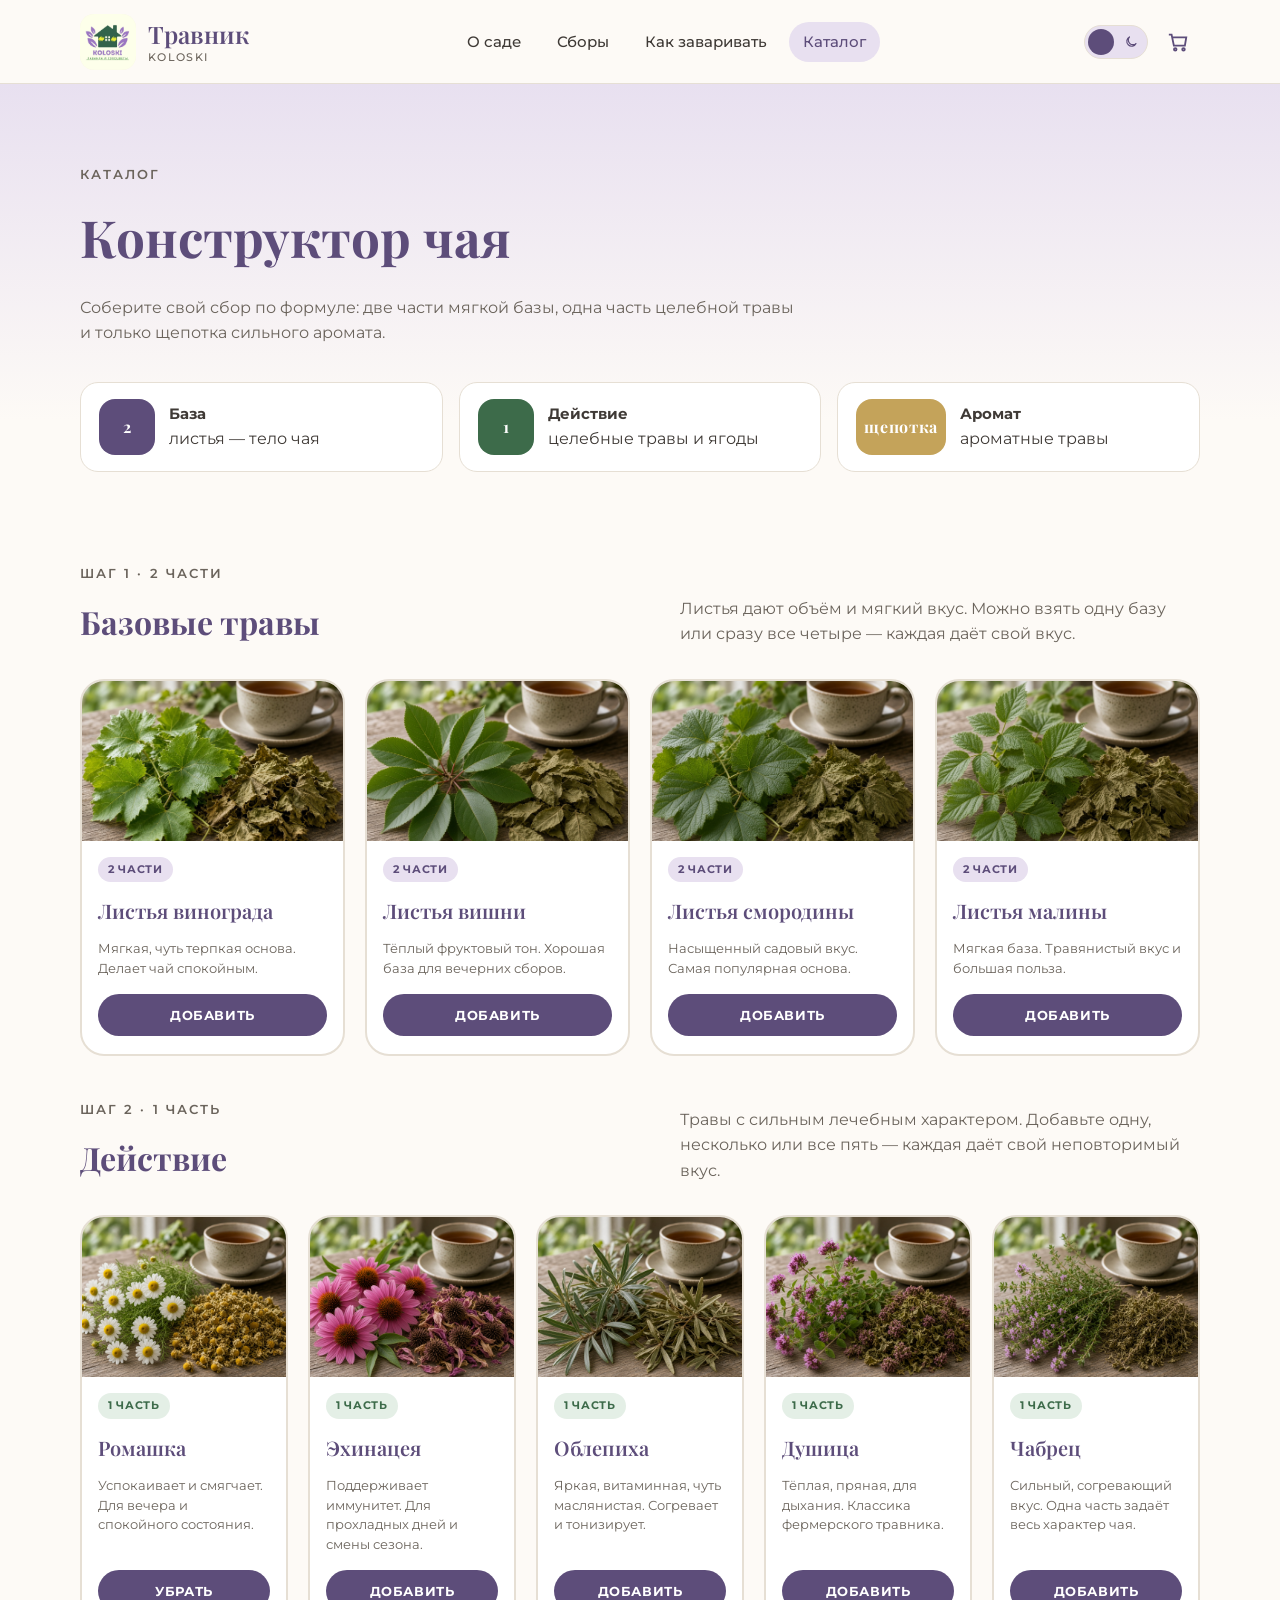
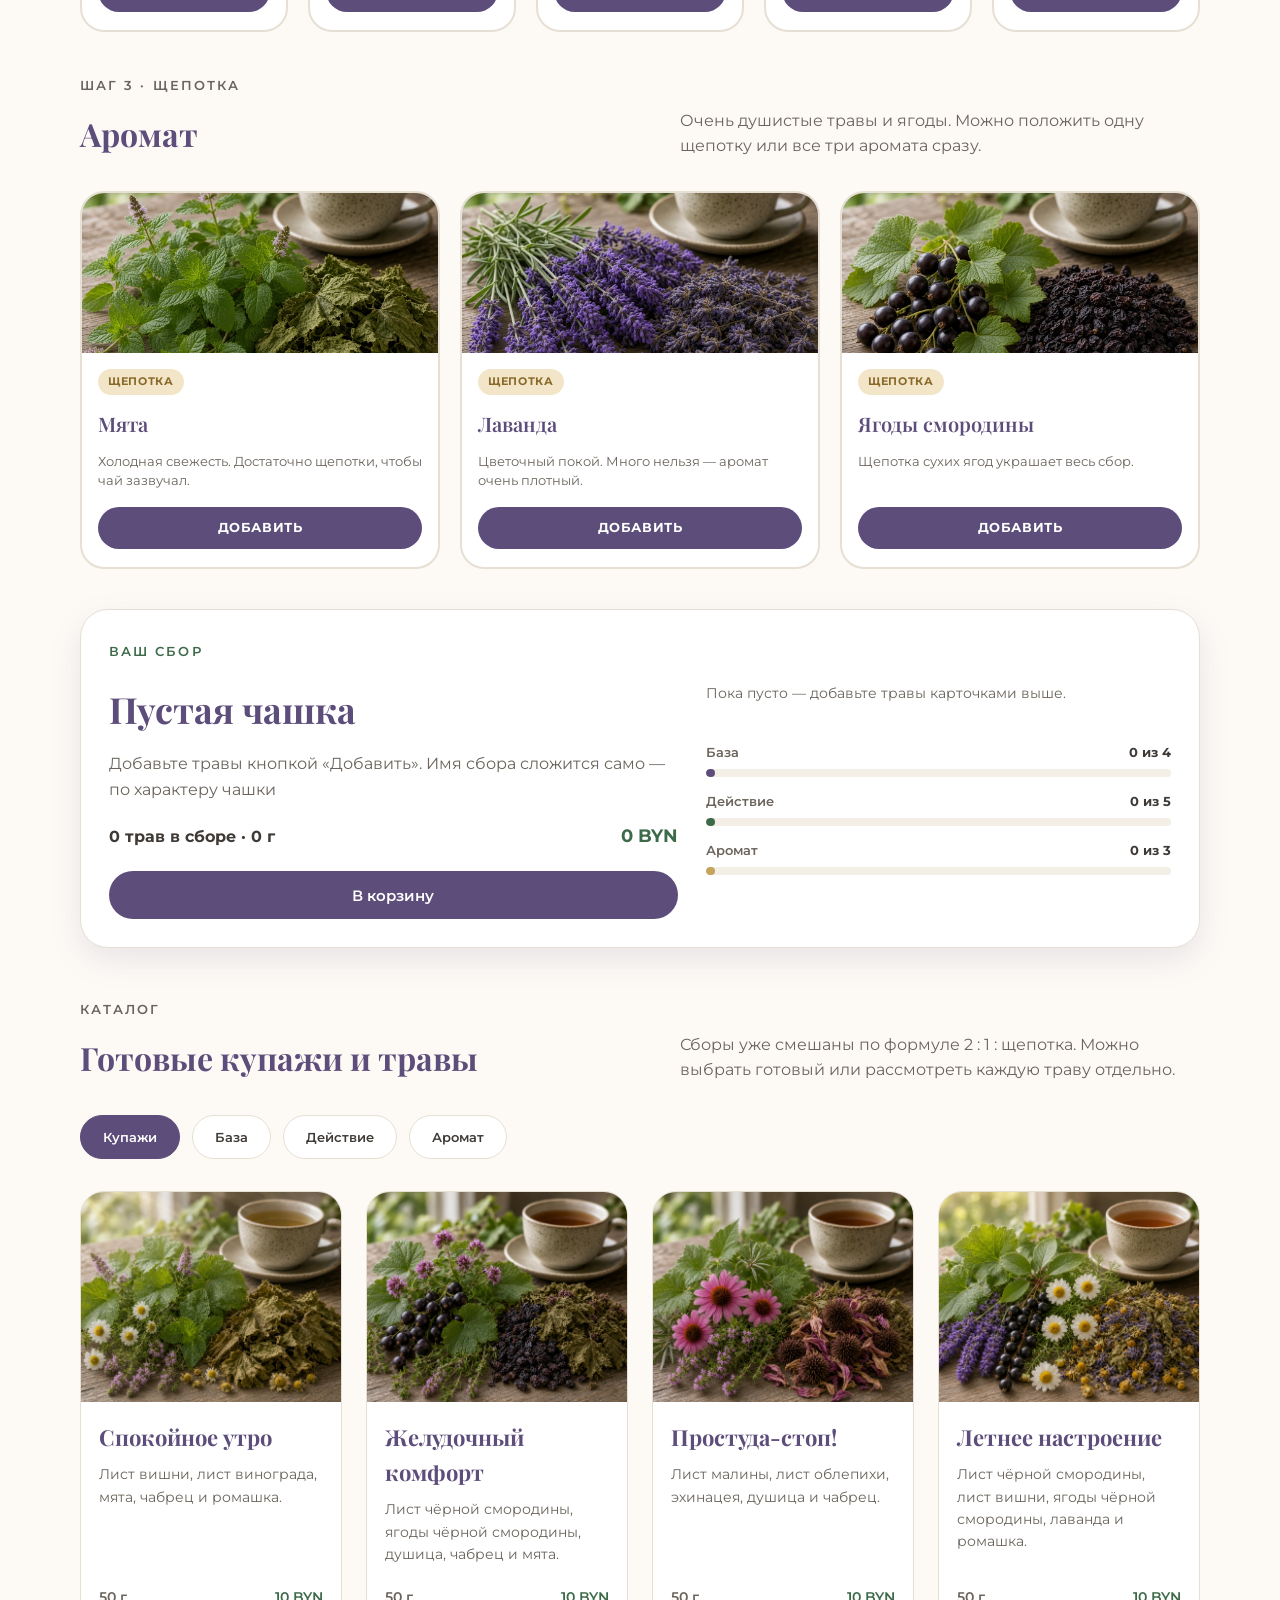
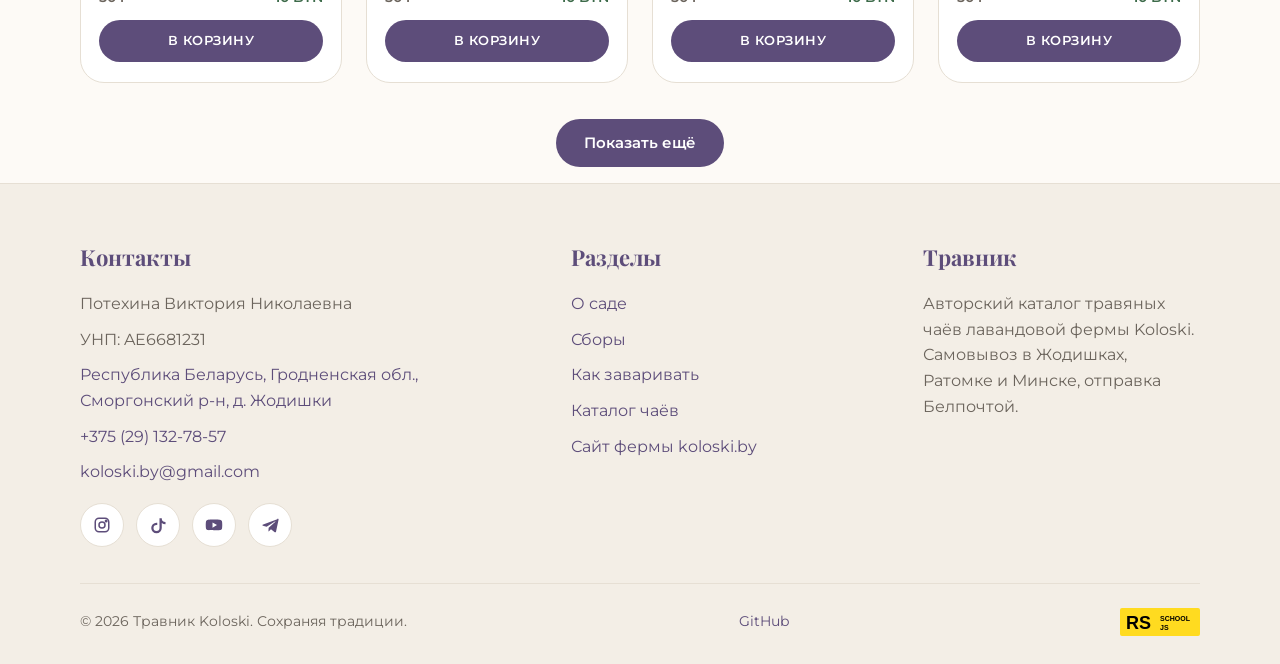
==== catalog.html @ c91a6a81 "feat: add adaptive and fix style" ====
<!DOCTYPE html>
<html lang="ru" data-theme="light">
<head>
    <meta charset="UTF-8">
    <meta name="viewport" content="width=device-width, initial-scale=1.0">
    <title>Травник Koloski — травяные чаи с фермы в Жодишках</title>
    <meta name="description" content="Каталог травяных чаёв с лавандовой фермы Koloski в Жодишках: лаванда, мята, душица, смородина и др.">
    <link rel="icon" href="assets/favicon.png" type="image/svg+xml">
    <link rel="preconnect" href="https://fonts.googleapis.com">
    <link rel="preconnect" href="https://fonts.gstatic.com" crossorigin>
    <link href="https://fonts.googleapis.com/css2?family=Montserrat:wght@400;500;600;700&family=Playfair+Display:ital,wght@0,500;0,600;0,700;1,500&display=swap" rel="stylesheet">
    <link rel="stylesheet" href="style.css">
</head>
<body>
    <header class="header">
        <div class="container header-inner">
            <a class="logo" href="index.html">
                <img src="assets/images/logo.jpg" alt="Koloski">
                <span class="logo-text">
                    <span class="logo-name">Травник</span>
                    <span class="logo-tag">Koloski</span>
                </span>
            </a>
            <nav class="nav" id="menu" aria-label="Основная навигация">
                <ul class="nav-list">
                    <li><a href="index.html#about">О саде</a></li>
                    <li><a href="index.html#blends">Сборы</a></li>
                    <li><a href="index.html#brew">Как заваривать</a></li>
                    <li><a class="is-active" href="catalog.html">Каталог</a></li>
                </ul>
            </nav>
            <div class="header-actions">
                <button class="theme-toggle" type="button" aria-pressed="false" aria-label="Включить тёмную тему">
                    <span class="theme-toggle-icons" aria-hidden="true">
                        <svg width="14" height="14" viewBox="0 0 24 24" fill="none" stroke="currentColor" stroke-width="2">
                            <circle cx="12" cy="12" r="4"></circle>
                            <path d="M12 2v2M12 20v2M4.9 4.9l1.4 1.4M17.7 17.7l1.4 1.4M2 12h2M20 12h2M4.9 19.1l1.4-1.4M17.7 6.3l1.4-1.4"></path>
                        </svg>
                        <svg width="14" height="14" viewBox="0 0 24 24" fill="none" stroke="currentColor" stroke-width="2">
                            <path d="M21 14.3A8.5 8.5 0 1 1 9.7 3 7 7 0 0 0 21 14.3z"></path>
                        </svg>
                    </span>
                    <span class="theme-toggle-thumb"></span>
                </button>
                <button class="cart-toggle" type="button" aria-label="Открыть корзину" aria-controls="cart" aria-expanded="false">
                    <svg width="22" height="22" viewBox="0 0 24 24" fill="none" stroke="currentColor" stroke-width="2" aria-hidden="true">
                        <path d="M6 7h15l-1.5 9h-12L5 4H2"></path>
                        <circle cx="9" cy="20" r="1.4"></circle>
                        <circle cx="18" cy="20" r="1.4"></circle>
                    </svg>
                    <span class="cart-toggle-count" hidden>0</span>
                </button>
                <button class="burger" type="button" aria-label="Открыть меню" aria-controls="menu" aria-expanded="false">
                    <span></span>
                    <span></span>
                    <span></span>
                </button>
            </div>
        </div>
    </header>
    <main>
        <section class="page-hero">
            <div class="container">
                <p class="eyebrow">Каталог</p>
                <h1>Конструктор чая</h1>
                <p>
                    Соберите свой сбор по формуле: две части мягкой базы,
                    одна часть целебной травы и только щепотка сильного аромата.
                </p>
                <div class="formula">
                    <div class="formula-item">
                        <span class="formula-num">2</span>
                        <div>
                            <b>База</b>
                            <span>листья — тело чая</span>
                        </div>
                    </div>
                    <div class="formula-item formula-item-action">
                        <span class="formula-num">1</span>
                        <div>
                            <b>Действие</b>
                            <span>целебные травы и ягоды</span>
                        </div>
                    </div>
                    <div class="formula-item formula-item-aroma">
                        <span class="formula-num">щепотка</span>
                        <div>
                            <b>Аромат</b>
                            <span>ароматные травы</span>
                        </div>
                    </div>
                </div>
            </div>
        </section>
        <section class="catalog" aria-labelledby="catalog-title">
            <div class="container">
                <div class="constructor" id="constructor">
                    <div class="constructor-step" id="base">
                        <div class="constructor-step-head">
                            <div>
                                <p class="eyebrow">Шаг 1 · 2 части</p>
                                <h2>Базовые травы</h2>
                            </div>
                            <p>Листья дают объём и мягкий вкус. Можно взять одну базу или сразу все четыре — каждая даёт свой вкус.</p>
                        </div>
                        <div class="herb-grid herb-grid-base">
                            <article class="herb-card" data-group="base" data-id="grape" data-name="Листья винограда" data-image="assets/images/grape-leaves.png">
                                <img src="assets/images/grape-leaves.png" alt="Листья винограда с сада">
                                <div class="herb-card-body">
                                    <span class="herb-card-badge">2 части</span>
                                    <h3 class="herb-card-title">Листья винограда</h3>
                                    <p class="herb-card-text">Мягкая, чуть терпкая основа. Делает чай спокойным.</p>
                                    <button class="herb-card-add" type="button" aria-pressed="false">Добавить</button>
                                </div>
                            </article>
                            <article class="herb-card" data-group="base" data-id="cherry" data-name="Листья вишни" data-image="assets/images/cherry-leaves.png">
                                <img src="assets/images/cherry-leaves.png" alt="Листья вишни для основы чая">
                                <div class="herb-card-body">
                                    <span class="herb-card-badge">2 части</span>
                                    <h3 class="herb-card-title">Листья вишни</h3>
                                    <p class="herb-card-text">Тёплый фруктовый тон. Хорошая база для вечерних сборов.</p>
                                    <button class="herb-card-add" type="button" aria-pressed="false">Добавить</button>
                                </div>
                            </article>
                            <article class="herb-card" data-group="base" data-id="currant-leaf" data-name="Листья смородины" data-image="assets/images/currant-leaves.png">
                                <img src="assets/images/currant-leaves.png" alt="Листья чёрной смородины">
                                <div class="herb-card-body">
                                    <span class="herb-card-badge">2 части</span>
                                    <h3 class="herb-card-title">Листья смородины</h3>
                                    <p class="herb-card-text">Насыщенный садовый вкус. Самая популярная основа.</p>
                                    <button class="herb-card-add" type="button" aria-pressed="false">Добавить</button>
                                </div>
                            </article>
                            <article class="herb-card" data-group="base" data-id="raspberry-leaf" data-name="Листья малины" data-image="assets/images/raspberry-leaves.png">
                                <img src="assets/images/raspberry-leaves.png" alt="Листья и ягоды малины">
                                <div class="herb-card-body">
                                    <span class="herb-card-badge">2 части</span>
                                    <h3 class="herb-card-title">Листья малины</h3>
                                    <p class="herb-card-text">Мягкая база. Травянистый вкус и большая польза.</p>
                                    <button class="herb-card-add" type="button" aria-pressed="false">Добавить</button>
                                </div>
                            </article>
                        </div>
                    </div>
                    <div class="constructor-step" id="action">
                        <div class="constructor-step-head">
                            <div>
                                <p class="eyebrow">Шаг 2 · 1 часть</p>
                                <h2>Действие</h2>
                            </div>
                            <p>Травы с сильным лечебным характером. Добавьте одну, несколько или все пять — каждая даёт свой неповторимый вкус.</p>
                        </div>
                        <div class="herb-grid herb-grid-action">
                            <article class="herb-card" data-group="action" data-id="chamomile" data-name="Ромашка" data-image="assets/images/chamomile.png">
                                <img src="assets/images/chamomile.png" alt="Свежие и сушёные цветки ромашки на фоне чашки">
                                <div class="herb-card-body">
                                    <span class="herb-card-badge badge-action">1 часть</span>
                                    <h3 class="herb-card-title">Ромашка</h3>
                                    <p class="herb-card-text">Успокаивает и смягчает. Для вечера и спокойного состояния.</p>
                                    <button class="herb-card-add" type="button" aria-pressed="true">Убрать</button>
                                </div>
                            </article>
                            <article class="herb-card" data-group="action" data-id="echinacea" data-name="Эхинацея" data-image="assets/images/echinacea.png">
                                <img src="assets/images/echinacea.png" alt="Свежие и сушёные цветки эхинацеи на фоне чашки">
                                <div class="herb-card-body">
                                    <span class="herb-card-badge badge-action">1 часть</span>
                                    <h3 class="herb-card-title">Эхинацея</h3>
                                    <p class="herb-card-text">Поддерживает иммунитет. Для прохладных дней и смены сезона.</p>
                                    <button class="herb-card-add" type="button" aria-pressed="false">Добавить</button>
                                </div>
                            </article>
                            <article class="herb-card" data-group="action" data-id="seabuckthorn" data-name="Облепиха" data-image="assets/images/seabuckthorn-leaves.png">
                                <img src="assets/images/seabuckthorn-leaves.png" alt="Свежие и сушёные листья облепихи на фоне чашки">
                                <div class="herb-card-body">
                                    <span class="herb-card-badge badge-action">1 часть</span>
                                    <h3 class="herb-card-title">Облепиха</h3>
                                    <p class="herb-card-text">Яркая, витаминная, чуть маслянистая. Согревает и тонизирует.</p>
                                    <button class="herb-card-add" type="button" aria-pressed="false">Добавить</button>
                                </div>
                            </article>
                            <article class="herb-card" data-group="action" data-id="oregano" data-name="Душица" data-image="assets/images/oregano.png">
                                <img src="assets/images/oregano.png" alt="Свежая и сушёная душица на фоне чашки">
                                <div class="herb-card-body">
                                    <span class="herb-card-badge badge-action">1 часть</span>
                                    <h3 class="herb-card-title">Душица</h3>
                                    <p class="herb-card-text">Тёплая, пряная, для дыхания. Классика фермерского травника.</p>
                                    <button class="herb-card-add" type="button" aria-pressed="false">Добавить</button>
                                </div>
                            </article>
                            <article class="herb-card" data-group="action" data-id="thyme" data-name="Чабрец" data-image="assets/images/thyme.png">
                                <img src="assets/images/thyme.png" alt="Свежий и сушёный чабрец на фоне чашки">
                                <div class="herb-card-body">
                                    <span class="herb-card-badge badge-action">1 часть</span>
                                    <h3 class="herb-card-title">Чабрец</h3>
                                    <p class="herb-card-text">Сильный, согревающий вкус. Одна часть задаёт весь характер чая.</p>
                                    <button class="herb-card-add" type="button" aria-pressed="false">Добавить</button>
                                </div>
                            </article>
                        </div>
                    </div>
                    <div class="constructor-step" id="aroma">
                        <div class="constructor-step-head">
                            <div>
                                <p class="eyebrow">Шаг 3 · щепотка</p>
                                <h2>Аромат</h2>
                            </div>
                            <p>Очень душистые травы и ягоды. Можно положить одну щепотку или все три аромата сразу.</p>
                        </div>
                        <div class="herb-grid herb-grid-aroma">
                            <article class="herb-card" data-group="aroma" data-id="mint" data-name="Мята" data-image="assets/images/mint.png">
                                <img src="assets/images/mint.png" alt="Мята с сада Koloski">
                                <div class="herb-card-body">
                                    <span class="herb-card-badge badge-aroma">щепотка</span>
                                    <h3 class="herb-card-title">Мята</h3>
                                    <p class="herb-card-text">Холодная свежесть. Достаточно щепотки, чтобы чай зазвучал.</p>
                                    <button class="herb-card-add" type="button" aria-pressed="false">Добавить</button>
                                </div>
                            </article>
                            <article class="herb-card" data-group="aroma" data-id="lavender" data-name="Лаванда" data-image="assets/images/lavender.png">
                                <img src="assets/images/lavender.png" alt="Лаванда Hidcote с фермы">
                                <div class="herb-card-body">
                                    <span class="herb-card-badge badge-aroma">щепотка</span>
                                    <h3 class="herb-card-title">Лаванда</h3>
                                    <p class="herb-card-text">Цветочный покой. Много нельзя — аромат очень плотный.</p>
                                    <button class="herb-card-add" type="button" aria-pressed="false">Добавить</button>
                                </div>
                            </article>
                            <article class="herb-card" data-group="aroma" data-id="currant-berry" data-name="Ягоды смородины" data-image="assets/images/currant-berries.png">
                                <img src="assets/images/currant-berries.png" alt="Ягоды смородины для аромата чая">
                                <div class="herb-card-body">
                                    <span class="herb-card-badge badge-aroma">щепотка</span>
                                    <h3 class="herb-card-title">Ягоды смородины</h3>
                                    <p class="herb-card-text">Щепотка сухих ягод украшает весь сбор.</p>
                                    <button class="herb-card-add" type="button" aria-pressed="false">Добавить</button>
                                </div>
                            </article>
                        </div>
                    </div>
                    <article class="blend-result" id="blend-result">
                        <div>
                            <p class="eyebrow">Ваш сбор</p>
                            <h2 id="blend-title">Пустая чашка</h2>
                            <p class="blend-result-recipe" id="blend-recipe">
                                Добавьте травы кнопкой «Добавить». Имя сбора сложится само — по характеру чашки
                            </p>
                            <div class="blend-result-meta">
                                <span id="blend-count">0 трав в сборе · 0 г</span>
                                <span class="blend-result-price" id="blend-price">0 BYN</span>
                            </div>
                            <button class="btn btn-primary blend-result-cart" type="button" id="blend-cart">В корзину</button>
                        </div>
                        <div class="blend-result-visual">
                            <ul class="blend-chips" id="blend-chips" aria-label="Травы в сборе"></ul>
                            <ul class="blend-groups">
                                <li>
                                    <div class="blend-groups-head"><span>База</span><b id="blend-n-base">0 из 4</b></div>
                                    <div class="blend-bar"><i id="blend-bar-base" style="width: 2%"></i></div>
                                </li>
                                <li>
                                    <div class="blend-groups-head"><span>Действие</span><b id="blend-n-action">0 из 5</b></div>
                                    <div class="blend-bar blend-bar-action"><i id="blend-bar-action" style="width: 2%"></i></div>
                                </li>
                                <li>
                                    <div class="blend-groups-head"><span>Аромат</span><b id="blend-n-aroma">0 из 3</b></div>
                                    <div class="blend-bar blend-bar-aroma"><i id="blend-bar-aroma" style="width: 2%"></i></div>
                                </li>
                            </ul>
                        </div>
                    </article>
                </div>
                <div class="constructor-step-head">
                    <div>
                        <p class="eyebrow">Каталог</p>
                        <h2>Готовые купажи и травы</h2>
                    </div>
                    <p>Сборы уже смешаны по формуле 2 : 1 : щепотка. Можно выбрать готовый или рассмотреть каждую траву отдельно.</p>
                </div>
                <div class="catalog-tabs" role="group" aria-label="Категории чаёв">
                    <button class="catalog-tab is-active" type="button" data-category="blends" aria-pressed="true">Купажи</button>
                    <button class="catalog-tab" type="button" data-category="base" aria-pressed="false">База</button>
                    <button class="catalog-tab" type="button" data-category="action" aria-pressed="false">Действие</button>
                    <button class="catalog-tab" type="button" data-category="aroma" aria-pressed="false">Аромат</button>
                </div>
                <div class="catalog-grid">
                    <article class="product-card" data-category="blends">
                        <img src="assets/images/blend-morning.png" alt="Сбор «Спокойное утро»: листья вишни и винограда, мята, чабрец и ромашка">
                        <div class="product-card-body">
                            <h3>Спокойное утро</h3>
                            <p>Лист вишни, лист винограда, мята, чабрец и ромашка.</p>
                            <div class="product-card-meta">
                                <span class="product-card-weight">50 г</span>
                                <span class="product-card-price">10 BYN</span>
                            </div>
                            <button class="btn btn-primary product-card-cart" type="button">В корзину</button>
                        </div>
                    </article>
                    <article class="product-card" data-category="blends">
                        <img src="assets/images/blend-stomach.png" alt="Сбор «Желудочный комфорт»: лист и ягоды чёрной смородины, душица, чабрец и мята">
                        <div class="product-card-body">
                            <h3>Желудочный комфорт</h3>
                            <p>Лист чёрной смородины, ягоды чёрной смородины, душица, чабрец и мята.</p>
                            <div class="product-card-meta">
                                <span class="product-card-weight">50 г</span>
                                <span class="product-card-price">10 BYN</span>
                            </div>
                            <button class="btn btn-primary product-card-cart" type="button">В корзину</button>
                        </div>
                    </article>
                    <article class="product-card" data-category="blends">
                        <img src="assets/images/blend-cold.png" alt="Сбор «Простуда-стоп!»: лист малины, лист облепихи, эхинацея, душица и чабрец">
                        <div class="product-card-body">
                            <h3>Простуда-стоп!</h3>
                            <p>Лист малины, лист облепихи, эхинацея, душица и чабрец.</p>
                            <div class="product-card-meta">
                                <span class="product-card-weight">50 г</span>
                                <span class="product-card-price">10 BYN</span>
                            </div>
                            <button class="btn btn-primary product-card-cart" type="button">В корзину</button>
                        </div>
                    </article>
                    <article class="product-card" data-category="blends">
                        <img src="assets/images/blend-summer.png" alt="Сбор «Летнее настроение»: лист смородины, лист вишни, ягоды смородины, лаванда и ромашка">
                        <div class="product-card-body">
                            <h3>Летнее настроение</h3>
                            <p>Лист чёрной смородины, лист вишни, ягоды чёрной смородины, лаванда и ромашка.</p>
                            <div class="product-card-meta">
                                <span class="product-card-weight">50 г</span>
                                <span class="product-card-price">10 BYN</span>
                            </div>
                            <button class="btn btn-primary product-card-cart" type="button">В корзину</button>
                        </div>
                    </article>
                </div>
                <button class="btn btn-primary catalog-more" type="button">Показать ещё</button>
            </div>
        </section>
    </main>
    <footer class="footer">
        <div class="container">
            <div class="footer-grid">
                <div>
                    <h2 class="footer-title">Контакты</h2>
                    <address class="footer-contacts">
                        <p>Потехина Виктория Николаевна</p>
                        <p>УНП: AE6681231</p>
                        <a href="https://www.google.com/maps/search/?api=1&amp;query=%D0%96%D0%BE%D0%B4%D0%B8%D1%88%D0%BA%D0%B8%20%D0%A1%D0%BC%D0%BE%D1%80%D0%B3%D0%BE%D0%BD%D1%81%D0%BA%D0%B8%D0%B9%20%D1%80%D0%B0%D0%B9%D0%BE%D0%BD" target="_blank" rel="noopener noreferrer">
                            Республика Беларусь, Гродненская обл., Сморгонский р-н, д. Жодишки
                        </a>
                        <a href="tel:+375291327857">+375 (29) 132-78-57</a>
                        <a href="mailto:koloski.by@gmail.com">koloski.by@gmail.com</a>
                    </address>
                    <div class="socials">
                        <a href="https://www.instagram.com/koloski.by" target="_blank" rel="noopener noreferrer" aria-label="Instagram Koloski">
                            <svg width="18" height="18" viewBox="0 0 24 24" fill="none" stroke="currentColor" stroke-width="2" aria-hidden="true">
                                <rect x="3" y="3" width="18" height="18" rx="5"></rect>
                                <circle cx="12" cy="12" r="4"></circle>
                                <circle cx="17.5" cy="6.5" r="1" fill="currentColor"></circle>
                            </svg>
                        </a>
                        <a href="https://www.tiktok.com/@viktoria.koloski" target="_blank" rel="noopener noreferrer" aria-label="TikTok Koloski">
                            <svg width="18" height="18" viewBox="0 0 24 24" fill="currentColor" aria-hidden="true">
                                <path d="M14 3h3a5 5 0 0 0 5 5v3a8 8 0 0 1-5-1.7V16a7 7 0 1 1-7-7h1v3h-1a4 4 0 1 0 4 4V3z"></path>
                            </svg>
                        </a>
                        <a href="https://www.youtube.com/@koloskiby" target="_blank" rel="noopener noreferrer" aria-label="YouTube Koloski">
                            <svg width="18" height="18" viewBox="0 0 24 24" fill="currentColor" aria-hidden="true">
                                <path d="M23 12s0-3.4-.4-5c-.2-.9-.9-1.6-1.8-1.8C19.1 4.7 12 4.7 12 4.7s-7.1 0-8.8.5c-.9.2-1.6.9-1.8 1.8C1 8.6 1 12 1 12s0 3.4.4 5c.2.9.9 1.6 1.8 1.8 1.7.5 8.8.5 8.8.5s7.1 0 8.8-.5c.9-.2 1.6-.9 1.8-1.8.4-1.6.4-5 .4-5zM10 15.5v-7l6 3.5-6 3.5z"></path>
                            </svg>
                        </a>
                        <a href="https://t.me/viktoryia_po" target="_blank" rel="noopener noreferrer" aria-label="Telegram">
                            <svg width="18" height="18" viewBox="0 0 24 24" fill="currentColor" aria-hidden="true">
                                <path d="M21.7 4.3 2.9 11.4c-1.3.5-1.3 1.2-.2 1.5l4.8 1.5 11.1-7c.5-.3 1-.1.6.2l-9 8.2-.3 4.8c.5 0 .7-.2 1-.5l2.4-2.3 5 3.7c.9.5 1.6.2 1.8-.9l3.3-15.5c.3-1.3-.5-1.9-1.7-1.4z"></path>
                            </svg>
                        </a>
                    </div>
                </div>
                <div>
                    <h2 class="footer-title">Разделы</h2>
                    <ul class="footer-contacts">
                        <li><a href="index.html#about">О саде</a></li>
                        <li><a href="index.html#blends">Сборы</a></li>
                        <li><a href="index.html#brew">Как заваривать</a></li>
                        <li><a href="catalog.html">Каталог чаёв</a></li>
                        <li><a href="https://www.koloski.by" target="_blank" rel="noopener noreferrer">Сайт фермы koloski.by</a></li>
                    </ul>
                </div>
                <div>
                    <h2 class="footer-title">Травник</h2>
                    <p>
                        Авторский каталог травяных чаёв лавандовой фермы Koloski.
                        Самовывоз в Жодишках, Ратомке и Минске, отправка Белпочтой.
                    </p>
                </div>
            </div>
            <div class="footer-bottom">
                <p>© 2026 Травник Koloski. Сохраняя традиции.</p>
                <a class="github-link" href="https://github.com/vikysan77" target="_blank" rel="noopener noreferrer">GitHub</a>
                <a class="rs-logo" href="https://rs.school/courses/javascript" target="_blank" rel="noopener noreferrer">
                    <img src="assets/icons/rs-school.svg" alt="RS School">
                </a>
            </div>
        </div>
    </footer>
</body>
</html>
---- style.css ----
*,
*::before,
*::after {
    box-sizing: border-box;
}

html {
    font-size: 100%;
    scroll-behavior: smooth;
    overflow-x: hidden;
}

body {
    margin: 0;
    font-family: "Montserrat", "Segoe UI", sans-serif;
    font-size: 1rem;
    line-height: 1.6;
    color: #3f3a36;
    background: #fdfaf6;
    overflow-x: hidden;
    transition: background-color 0.3s ease, color 0.3s ease;
    -webkit-tap-highlight-color: transparent;
}

img {
    max-width: 100%;
    height: auto;
    display: block;
}

a {
    color: #5d4d7a;
    text-decoration: none;
    transition: color 0.3s ease, opacity 0.3s ease, background-color 0.3s ease, transform 0.3s ease, box-shadow 0.3s ease;
}

a:hover {
    color: #4a3c64;
}

button {
    font-family: inherit;
    cursor: pointer;
    border: 0;
    background: none;
    color: inherit;
}

ul {
    margin: 0;
    padding: 0;
    list-style: none;
}

h1,
h2,
h3,
p {
    margin: 0;
}

.container {
    width: 100%;
    max-width: 75rem;
    margin: 0 auto;
    padding: 0 2.5rem;
}

.header {
    position: sticky;
    top: 0;
    z-index: 20;
    height: 5.25rem;
    overflow: visible;
    background: rgba(253, 250, 246, 0.96);
    border-bottom: 0.0625rem solid #e6dfd4;
}

.header-inner {
    display: flex;
    align-items: center;
    justify-content: space-between;
    gap: 1.5rem;
    height: 5.25rem;
}

.logo {
    display: flex;
    align-items: center;
    gap: 0.75rem;
    color: #5d4d7a;
    min-width: 0;
}

.logo:hover {
    color: #4a3c64;
    opacity: 0.88;
}

.logo img {
    width: 3.5rem;
    height: 3.5rem;
    object-fit: contain;
    border-radius: 0.875rem;
    background: #f7f3e8;
    flex-shrink: 0;
}

.logo-text {
    display: flex;
    flex-direction: column;
    line-height: 1.1;
}

.logo-name {
    font-family: "Playfair Display", "Times New Roman", serif;
    font-size: 1.5rem;
    font-weight: 600;
}

.logo-tag {
    margin-top: 0.25rem;
    font-size: 0.6875rem;
    font-weight: 500;
    letter-spacing: 0.12em;
    text-transform: uppercase;
    color: #6b645c;
}

.nav-list {
    display: flex;
    align-items: center;
    gap: 0.5rem;
}

.nav-list a {
    display: block;
    padding: 0.5rem 0.875rem;
    border-radius: 100rem;
    color: #3f3a36;
    font-size: 0.9375rem;
    font-weight: 500;
}

.nav-list a:hover,
.nav-list a.is-active {
    color: #5d4d7a;
    background: #e8e0f0;
}

.header-actions {
    display: flex;
    align-items: center;
    gap: 0.5rem;
}

.cart-toggle {
    position: relative;
    display: grid;
    place-items: center;
    width: 2.75rem;
    height: 2.75rem;
    border-radius: 0.75rem;
    color: #5d4d7a;
}

.cart-toggle:hover {
    background: #e8e0f0;
}

.cart-toggle-count {
    position: absolute;
    top: 0.25rem;
    right: 0.25rem;
    min-width: 1.125rem;
    height: 1.125rem;
    padding: 0 0.3125rem;
    border-radius: 100rem;
    background: #3d6b4a;
    color: #fff;
    font-size: 0.6875rem;
    font-weight: 700;
    line-height: 1.125rem;
    text-align: center;
}
.theme-toggle {
    width: 4rem;
    height: 2.125rem;
    padding: 0.1875rem;
    border-radius: 100rem;
    background: #e8e0f0;
    border: 0.0625rem solid #e6dfd4;
    position: relative;
}

.theme-toggle:hover {
    box-shadow: 0 0 0 0.1875rem #e8e0f0;
}

.theme-toggle-icons {
    display: flex;
    justify-content: space-between;
    align-items: center;
    height: 100%;
    padding: 0 0.375rem;
    color: #5d4d7a;
}

.theme-toggle-thumb {
    position: absolute;
    top: 0.1875rem;
    left: 0.1875rem;
    width: 1.625rem;
    height: 1.625rem;
    border-radius: 50%;
    background: #5d4d7a;
    transition: transform 0.3s ease;
}

.theme-toggle[aria-pressed="true"] .theme-toggle-thumb {
    transform: translateX(1.875rem);
}

.burger {
    display: none;
    width: 2.75rem;
    height: 2.75rem;
    border-radius: 0.75rem;
    align-items: center;
    justify-content: center;
    flex-direction: column;
    gap: 0.3125rem;
}

.burger:hover {
    background: #e8e0f0;
}

.burger span {
    display: block;
    width: 1.375rem;
    height: 0.125rem;
    background: #5d4d7a;
    border-radius: 0.125rem;
    transition: transform 0.3s ease, opacity 0.3s ease;
}

.hero {
    position: relative;
    min-height: 40rem;
    display: flex;
    align-items: center;
    scroll-margin-top: 6rem;
    background:
            linear-gradient(180deg, rgba(26, 18, 32, 0.28) 0%, rgba(26, 18, 32, 0.55) 100%),
            url("../rsschool-landing-page/assets/images/tea-cup.png") center / cover no-repeat;
}

.hero-content {
    padding: 3rem;
    border-radius: 1.75rem;
    background: rgba(26, 18, 32, 0.42);
    backdrop-filter: blur(0.625rem);
    color: #fff;
}

.hero h1 {
    font-family: "Playfair Display", "Times New Roman", serif;
    font-size: clamp(2.25rem, 5vw, 4rem);
    font-weight: 600;
    line-height: 1.15;
}

.hero-lead {
    margin: 1.125rem 0 0.75rem;
    font-size: clamp(1.125rem, 2vw, 1.375rem);
    font-weight: 500;
}

.hero-text {
    max-width: 35rem;
    margin-bottom: 1.75rem;
    color: rgba(255, 255, 255, 0.86);
}

section {
    padding: 5.5rem 0;
    scroll-margin-top: 6rem;
}

.section--alt {
    background: #f3eee6;
}

.section-header {
    max-width: 42.5rem;
    margin: 0 auto 3rem;
    text-align: center;
}

.eyebrow {
    display: inline-block;
    margin-bottom: 0.75rem;
    font-size: 0.8125rem;
    font-weight: 600;
    letter-spacing: 0.16em;
    text-transform: uppercase;
    color: #3d6b4a;
}

.section-title {
    font-family: "Playfair Display", "Times New Roman", serif;
    font-size: clamp(1.75rem, 3vw, 2.625rem);
    font-weight: 600;
    line-height: 1.2;
    color: #5d4d7a;
}

.section-text {
    margin-top: 1rem;
    color: #6b645c;
}

.btn {
    display: inline-flex;
    align-items: center;
    justify-content: center;
    min-height: 3rem;
    padding: 0.75rem 1.75rem;
    border-radius: 100rem;
    font-size: 0.9375rem;
    font-weight: 600;
    line-height: 1;
    transition: color 0.3s ease, background-color 0.3s ease, border-color 0.3s ease, transform 0.3s ease, box-shadow 0.3s ease;
}

.btn-primary {
    background: #5d4d7a;
    color: #fff;
}

.btn-primary:hover {
    background: #4a3c64;
    color: #fff;
    transform: translateY(-0.125rem);
}

.btn:disabled,
.btn-primary:disabled:hover {
    opacity: 0.45;
    cursor: not-allowed;
    transform: none;
    box-shadow: none;
}

.btn-ghost {
    border: 0.0625rem solid rgba(255, 255, 255, 0.55);
    color: #fff;
    background: rgba(255, 255, 255, 0.12);
}

.btn-ghost:hover {
    background: #fff;
    color: #5d4d7a;
}

.about-grid {
    display: grid;
    grid-template-columns: 1.05fr 0.95fr;
    gap: 3rem;
    align-items: center;
}

.about-photos {
    display: grid;
    grid-template-columns: 1.2fr 0.8fr;
    gap: 1rem;
}

.about-photos img {
    width: 100%;
    height: 100%;
    object-fit: cover;
    border-radius: 1.25rem;
}

.about-photos img:first-child {
    min-height: 26.25rem;
    grid-row: span 2;
}

.about-photos img:not(:first-child) {
    min-height: 12.625rem;
}

.about-copy .section-title {
    text-align: left;
}

.about-copy p {
    margin-top: 1rem;
}

.about-stats {
    display: grid;
    grid-template-columns: repeat(3, 1fr);
    gap: 1rem;
    margin-top: 2rem;
}

.stat {
    padding: 1rem;
    border-radius: 1rem;
    background: #e8e0f0;
}

.stat b {
    display: block;
    font-family: "Playfair Display", "Times New Roman", serif;
    font-size: 1.75rem;
    color: #5d4d7a;
}

.section-alt {
    background: #f3eee6;
}

.slider {
    position: relative;
    overflow: hidden;
}

.slider-viewport {
    overflow: hidden;
    width: 100%;
    border-radius: 1.75rem;
    clip-path: inset(0 round 1.75rem);
}

.slider-track {
    display: flex;
    width: 100%;
    transition: transform 0.5s ease;
}

.slider-slide {
    flex: 0 0 100%;
    width: 100%;
    min-width: 100%;
    max-width: 100%;
    display: grid;
    grid-template-columns: 1.15fr 0.85fr;
    min-height: 28.75rem;
    background: #ffffff;
    box-shadow: 0 0.75rem 2rem rgba(93, 77, 122, 0.12);
}

.slider-image {
    min-height: 28.75rem;
}

.slider-image img {
    width: 100%;
    height: 100%;
    object-fit: cover;
}

.slider-body {
    display: flex;
    flex-direction: column;
    justify-content: center;
    padding: 2.5rem;
}

.slider-body h3 {
    font-family: "Playfair Display", "Times New Roman", serif;
    font-size: 2rem;
    color: #5d4d7a;
}

.slider-body p {
    margin: 1rem 0 1.5rem;
    color: #6b645c;
}

.slider-meta {
    display: flex;
    gap: 1rem;
    margin-bottom: 1.5rem;
    color: #3d6b4a;
    font-weight: 600;
    font-size: 0.875rem;
}

.slider-controls {
    display: flex;
    align-items: center;
    justify-content: center;
    gap: 1rem;
    margin-top: 1.5rem;
}

.slider-arrow {
    width: 3rem;
    height: 3rem;
    border-radius: 50%;
    border: 0.0625rem solid #e6dfd4;
    background: #ffffff;
    color: #5d4d7a;
    display: grid;
    place-items: center;
    transition: background-color 0.3s ease, transform 0.3s ease, border-color 0.3s ease;
}

.slider-arrow:hover {
    background: #5d4d7a;
    color: #fff;
    border-color: #5d4d7a;
    transform: scale(1.05);
}

.slider-dots {
    display: flex;
    gap: 0.625rem;
}

.slider-dot {
    width: 0.75rem;
    height: 0.75rem;
    border-radius: 50%;
    background: #e6dfd4;
    transition: background-color 0.3s ease, transform 0.3s ease;
}

.slider-dot.is-active,
.slider-dot:hover {
    background: #5d4d7a;
    transform: scale(1.15);
}

.benefits-grid {
    display: grid;
    grid-template-columns: repeat(4, 1fr);
    gap: 1.5rem;
}

.benefit {
    padding: 1.75rem 1.5rem;
    border-radius: 1.25rem;
    background: #ffffff;
    border: 0.0625rem solid #e6dfd4;
    transition: transform 0.3s ease, box-shadow 0.3s ease, border-color 0.3s ease;
}

.benefit:hover {
    transform: translateY(-0.375rem);
    box-shadow: 0 0.75rem 2rem rgba(93, 77, 122, 0.12);
    border-color: #e8e0f0;
}

.benefit-icon {
    width: 3.5rem;
    height: 3.5rem;
    margin-bottom: 1.125rem;
    border-radius: 1rem;
    display: grid;
    place-items: center;
    background: #e4efe6;
    color: #3d6b4a;
}

.benefit h3 {
    font-family: "Playfair Display", "Times New Roman", serif;
    font-size: 1.375rem;
    margin-bottom: 0.625rem;
    color: #5d4d7a;
}

.benefit p {
    color: #6b645c;
    font-size: 0.9375rem;
}

.brew-grid {
    display: grid;
    grid-template-columns: 0.9fr 1.1fr;
    gap: 3rem;
}

.brew-image {
    min-height: 26.25rem;
    border-radius: 1.75rem;
    overflow: hidden;
}

.brew-text {
    display: flex;
    gap: 1rem;
    flex-direction: column;
}

.brew-image img {
    width: 100%;
    height: 100%;
    min-height: 26.25rem;
    object-fit: cover;
}

.steps {
    display: grid;
    gap: 1.25rem;
}

.step {
    display: grid;
    grid-template-columns: 3.5rem 1fr;
    gap: 1rem;
    padding: 1.25rem;
    border-radius: 1.125rem;
    background: #ffffff;
    border: 0.0625rem solid #e6dfd4;
    transition: transform 0.3s ease, box-shadow 0.3s ease;
}

.step:hover {
    transform: translateY(-0.25rem);
    box-shadow: 0 0.75rem 2rem rgba(93, 77, 122, 0.12);
}

.step-num {
    text-align: center;
    width: 3.5rem;
    height: 3.5rem;
    padding-top: 0.3rem;
    border-radius: 50%;
    font-family: "Playfair Display", "Times New Roman", serif;
    font-size: 1.5rem;
    color: #fff;
    background: #5d4d7a;
}

.step h3 {
    font-size: 1.125rem;
    margin-bottom: 0.375rem;
}

.step p {
    color: #6b645c;
    font-size: 0.9375rem;
}

.page-hero {
    padding: 4rem 0 1.5rem;
    background: linear-gradient(180deg, #e8e0f0, transparent 80%);
}

.page-hero h1 {
    font-family: "Playfair Display", "Times New Roman", serif;
    font-size: clamp(2rem, 4vw, 3.25rem);
    color: #5d4d7a;
}

.page-hero p {
    max-width: 45rem;
    margin-top: 1rem;
    color: #6b645c;
}

.formula {
    display: grid;
    grid-template-columns: repeat(3, 1fr);
    gap: 1rem;
    margin: 2.25rem 0 0.5rem;
}

.formula-item {
    display: flex;
    align-items: center;
    gap: 0.875rem;
    padding: 1rem 1.125rem;
    border-radius: 1.125rem;
    background: #ffffff;
    border: 0.0625rem solid #e6dfd4;
}

.formula-num {
    display: grid;
    place-items: center;
    min-width: 3.5rem;
    height: 3.5rem;
    padding: 0 0.5rem;
    border-radius: 1rem;
    font-family: "Playfair Display", "Times New Roman", serif;
    font-size: 1rem;
    font-weight: 700;
    color: #fff;
    background: #5d4d7a;
}

.formula-item-action .formula-num {
    background: #3d6b4a;
    color: #fff;
}

.formula-item-aroma .formula-num {
    background: #c4a35a;
    letter-spacing: 0.04em;
}

.formula-item b {
    display: block;
    font-size: 0.9375rem;
}

.catalog {
    padding: 1rem 0;
}

.constructor {
    display: grid;
    gap: 2.5rem;
    margin: 2.5rem 0 3rem;
}

.constructor-step-head {
    display: flex;
    align-items: flex-end;
    justify-content: space-between;
    gap: 1rem;
    margin-bottom: 2rem;
}

.constructor-step-head h2 {
    font-family: "Playfair Display", "Times New Roman", serif;
    font-size: clamp(1.5rem, 3vw, 2rem);
    color: #5d4d7a;
}

.constructor-step-head p {
    color: #6b645c;
    max-width: 32.5rem;
}

.herb-grid {
    display: grid;
    gap: 1.25rem;
}

.herb-grid-base {
    grid-template-columns: repeat(4, 1fr);
}

.herb-grid-action {
    grid-template-columns: repeat(5, 1fr);
}

.herb-grid-aroma {
    grid-template-columns: repeat(3, 1fr);
}

.herb-card {
    position: relative;
    display: flex;
    flex-direction: column;
    width: 100%;
    margin: 0;
    padding: 0;
    text-align: left;
    border: 0.125rem solid #e6dfd4;
    border-radius: 1.5rem;
    background: #ffffff;
    overflow: hidden;
    color: inherit;
    transition: transform 0.3s ease, box-shadow 0.3s ease, border-color 0.3s ease;
}

.herb-card:hover {
    transform: translateY(-0.375rem);
    box-shadow: 0 0.75rem 2rem rgba(93, 77, 122, 0.12);
    border-color: #e8e0f0;
}

.herb-card img {
    width: 100%;
    height: 10rem;
    object-fit: cover;
}

.herb-card-body {
    display: flex;
    flex-direction: column;
    gap: 1rem;
    padding: 1rem 1rem 1.125rem;
    flex-grow: 1;
}

.herb-card-badge {
    display: inline-flex;
    align-self: flex-start;
    padding: 0.25rem 0.625rem;
    border-radius: 100rem;
    font-size: 0.6875rem;
    font-weight: 700;
    letter-spacing: 0.06em;
    text-transform: uppercase;
    background: #e8e0f0;
    color: #5d4d7a;
}

.badge-action {
    background: #e4efe6;
    color: #3d6b4a;
}

.badge-aroma {
    background: #f3e6c8;
    color: #8a6a2a;
}


.herb-card-title {
    margin: 0;
    font-family: "Playfair Display", "Times New Roman", serif;
    font-size: 1.25rem;
    font-weight: 600;
    color: #5d4d7a;
    line-height: 1.25;
}

.herb-card-text {
    margin: 0;
    color: #6b645c;
    font-size: 0.8125rem;
    line-height: 1.5;
}

.herb-card-add {
    margin-top: auto;
    align-self: stretch;
    min-height: 2.625rem;
    padding: 0.625rem 0.875rem;
    border: 0;
    border-radius: 100rem;
    background: #5d4d7a;
    color: #fff;
    font: inherit;
    font-size: 0.8125rem;
    font-weight: 700;
    letter-spacing: 0.04em;
    text-transform: uppercase;
    cursor: pointer;
    transition: background-color 0.3s ease, color 0.3s ease, box-shadow 0.3s ease;
}

.herb-card-add:hover {
    background: #4a3c64;
}

.blend-result {
    display: grid;
    grid-template-columns: 1.1fr 0.9fr;
    gap: 1.75rem;
    padding: 1.75rem;
    border-radius: 1.75rem;
    background: #ffffff;
    border: 0.0625rem solid #e6dfd4;
    box-shadow: 0 0.75rem 2rem rgba(93, 77, 122, 0.12);
}

.blend-result h2 {
    font-family: "Playfair Display", "Times New Roman", serif;
    font-size: clamp(1.625rem, 3vw, 2.25rem);
    color: #5d4d7a;
    margin: 0.5rem 0 0.75rem;
}

.blend-result-recipe {
    color: #6b645c;
}

.blend-ratio {
    display: flex;
    flex-wrap: wrap;
    gap: 0.625rem;
    margin: 1.25rem 0;
}

.blend-ratio span {
    display: inline-flex;
    align-items: center;
    gap: 0.5rem;
    padding: 0.5rem 0.75rem;
    border-radius: 100rem;
    background: #f3eee6;
    font-size: 0.875rem;
    font-weight: 600;
}

.blend-result-visual {
    display: grid;
    align-content: center;
    gap: 1.25rem;
}

.blend-chips {
    display: flex;
    flex-wrap: wrap;
    gap: 0.5rem;
    list-style: none;
    margin: 0;
    padding: 0;
    min-height: 2.5rem;
}

.blend-chips:empty::before {
    content: "Пока пусто — добавьте травы карточками выше.";
    color: #6b645c;
    font-size: 0.875rem;
}

.blend-chip {
    display: inline-flex;
    align-items: center;
    gap: 0.5rem;
    max-width: 100%;
    padding: 0.25rem 0.25rem 0.25rem 0.25rem;
    border: 0.0625rem solid transparent;
    border-radius: 100rem;
}

.blend-chip img {
    width: 1.75rem;
    height: 1.75rem;
    border-radius: 50%;
    object-fit: cover;
    flex-shrink: 0;
    box-shadow: 0 0 0 0.125rem currentColor;
}

.blend-chip span {
    white-space: nowrap;
    font-size: 0.8125rem;
    font-weight: 600;
    line-height: 1.2;
}

.blend-chip-remove {
    display: grid;
    place-items: center;
    width: 1.75rem;
    height: 1.75rem;
    margin: 0;
    padding: 0;
    border: 0;
    border-radius: 50%;
    background: transparent;
    color: inherit;
    font-size: 1.125rem;
    line-height: 1;
    cursor: pointer;
    opacity: 0.7;
    transition: background-color 0.3s ease, opacity 0.3s ease;
}

.blend-chip-remove:hover {
    opacity: 1;
    background: rgba(255, 255, 255, 0.45);
}

.blend-chip-base {
    background: #e8e0f0;
    color: #5d4d7a;
}

.blend-chip-action {
    background: #e4efe6;
    color: #3d6b4a;
}

.blend-chip-aroma {
    background: #f3e6c8;
    color: #8a6a2a;
}

.blend-groups {
    display: grid;
    gap: 0.875rem;
    list-style: none;
    margin: 0;
    padding: 0;
}

.blend-groups-head {
    display: flex;
    justify-content: space-between;
    gap: 0.75rem;
    margin-bottom: 0.375rem;
    font-size: 0.8125rem;
    font-weight: 700;
}

.blend-groups-head span {
    color: #6b645c;
    font-weight: 600;
}

.blend-bar {
    height: 0.5rem;
    border-radius: 100rem;
    background: #f3eee6;
    overflow: hidden;
}

.blend-bar i {
    display: block;
    height: 100%;
    width: 0;
    border-radius: inherit;
    background: #5d4d7a;
    transition: width 0.3s ease;
}

.blend-bar-action i {
    background: #3d6b4a;
}

.blend-bar-aroma i {
    background: #c4a35a;
}

.blend-result-meta {
    display: flex;
    align-items: center;
    justify-content: space-between;
    gap: 1rem;
    margin-top: 1.25rem;
    font-weight: 700;
}

.blend-result-price {
    color: #3d6b4a;
    font-size: 1.125rem;
}

.blend-result-cart {
    margin-top: 1.25rem;
    width: 100%;
}

.catalog-tabs {
    display: flex;
    flex-wrap: wrap;
    gap: 0.75rem;
    margin-bottom: 2rem;
}

.catalog-tab {
    min-height: 2.75rem;
    padding: 0.625rem 1.375rem;
    border-radius: 100rem;
    border: 0.0625rem solid #e6dfd4;
    background: #ffffff;
    color: #3f3a36;
    font-weight: 600;
    transition: background-color 0.3s ease, color 0.3s ease, border-color 0.3s ease, transform 0.3s ease;
}

.catalog-tab:hover {
    border-color: #5d4d7a;
    color: #5d4d7a;
    transform: translateY(-0.125rem);
}

.catalog-tab.is-active {
    background: #5d4d7a;
    color: #fff;
    border-color: #5d4d7a;
}

.catalog-more {
    display: block;
    margin: 2.25rem auto 0;
}

.catalog-grid {
    display: grid;
    grid-template-columns: repeat(4, 1fr);
    gap: 1.5rem;
}

.product-card {
    display: flex;
    flex-direction: column;
    background: #ffffff;
    border: 0.0625rem solid #e6dfd4;
    border-radius: 1.5rem;
    overflow: hidden;
    transition: transform 0.3s ease, box-shadow 0.3s ease, border-color 0.3s ease;
}

.product-card:hover {
    transform: translateY(-0.375rem);
    box-shadow: 0 0.75rem 2rem rgba(93, 77, 122, 0.12);
    border-color: #e8e0f0;
}

.product-card img {
    width: 100%;
    height: 13.125rem;
    object-fit: cover;
}

.product-card-body {
    display: flex;
    flex-direction: column;
    flex-grow: 1;
    gap: 0.5rem;
    padding: 1.125rem 1.125rem 1.25rem;
}

.product-card h3 {
    font-family: "Playfair Display", "Times New Roman", serif;
    font-size: 1.375rem;
    color: #5d4d7a;
}

.product-card p {
    color: #6b645c;
    font-size: 0.875rem;
}

.product-card-meta {
    display: flex;
    justify-content: space-between;
    align-items: center;
    margin-top: auto;
    padding-top: 0.75rem;
    font-weight: 600;
    font-size: 0.875rem;
}

.product-card-weight {
    color: #6b645c;
}

.product-card-price {
    color: #3d6b4a;
}

.product-card-cart {
    width: 100%;
    min-height: 2.625rem;
    margin-top: 0.25rem;
    padding: 0.625rem 0.875rem;
    font-size: 0.8125rem;
    letter-spacing: 0.04em;
    text-transform: uppercase;
}

.footer {
    background: #f3eee6;
    border-top: 0.0625rem solid #e6dfd4;
    padding: 3.5rem 0 1.75rem;
}

.footer-grid {
    display: grid;
    grid-template-columns: 1.3fr 0.9fr 0.8fr;
    gap: 2.5rem;
    padding-bottom: 2.25rem;
}

.footer-title {
    font-family: "Playfair Display", "Times New Roman", serif;
    font-size: 1.375rem;
    color: #5d4d7a;
    margin-bottom: 1rem;
}

.footer p,
.footer address {
    font-style: normal;
    color: #6b645c;
}

.footer-contacts {
    display: grid;
    gap: 0.625rem;
}

.footer a:hover {
    opacity: 0.75;
}

.socials {
    display: flex;
    gap: 0.75rem;
    margin-top: 1.125rem;
}

.socials a {
    width: 2.75rem;
    height: 2.75rem;
    border-radius: 50%;
    display: grid;
    place-items: center;
    background: #ffffff;
    color: #5d4d7a;
    border: 0.0625rem solid #e6dfd4;
}

.socials a:hover {
    background: #5d4d7a;
    color: #fff;
    opacity: 1;
}

[data-theme="dark"] .socials a:hover {
    color: #1a1520;
}

.footer-bottom {
    display: flex;
    justify-content: space-between;
    align-items: center;
    gap: 1rem;
    padding-top: 1.5rem;
    border-top: 0.0625rem solid #e6dfd4;
    color: #6b645c;
    font-size: 0.875rem;
}

.rs-logo {
    display: inline-flex;
    align-items: center;
}

.rs-logo img {
    width: 5rem;
    height: 1.75rem;
}

@media (max-width: 75rem) {
    .catalog-grid,
    .benefits-grid,
    .herb-grid-action {
        grid-template-columns: repeat(3, 1fr);
    }
}

@media (max-width: 64rem) {
    .about-grid,
    .brew-grid,
    .slider-slide,
    .footer-grid {
        grid-template-columns: 1fr;
    }

    .slider-image,
    .slider-image img,
    .brew-image,
    .brew-image img,
    .about-photos img:first-child {
        min-height: 20rem;
    }

    .benefits-grid,
    .catalog-grid,
    .herb-grid-base,
    .herb-grid-action,
    .herb-grid-aroma,
    .formula,
    .blend-result {
        grid-template-columns: 1fr 1fr;
    }

    .about-copy {
        order: -1;
    }
}

@media (max-width: 48rem) {
    .container {
        padding: 0 1.25rem;
    }

    .section {
        padding: 4rem 0;
    }

    .nav {
        position: absolute;
        top: 100%;
        right: 0;
        left: 0;
        width: 100%;
        height: calc(100vh - 5.25rem);
        background: #ffffff;
        border-left: 0;
        transform: translateX(100%);
        visibility: hidden;
        pointer-events: none;
        transition: transform 0.35s ease;
        padding: 2rem 1.5rem;
        z-index: 15;
    }

    .nav.is-open {
        transform: translateX(0);
        visibility: visible;
        pointer-events: auto;
    }

    .nav-list {
        flex-direction: column;
        align-items: stretch;
        gap: 0.5rem;
    }

    .nav-list a {
        padding: 0.875rem 1rem;
        font-size: 1.125rem;
    }

    .burger {
        display: flex;
    }

    .hero {
        min-height: 35rem;
    }

    .hero-content {
        padding: 2rem 1.5rem;
    }

    .about-stats,
    .footer-bottom {
        grid-template-columns: 1fr;
        flex-direction: column;
        align-items: flex-start;
    }
    .logo-name {
        font-size: 1rem;
    }
}

@media (max-width: 35rem) {
    .catalog-grid,
    .benefits-grid,
    .about-stats,
    .formula,
    .herb-grid-base,
    .herb-grid-action,
    .herb-grid-aroma,
    .blend-result {
        grid-template-columns: 1fr;
    }

    .constructor-step-head {
        flex-direction: column;
        align-items: flex-start;
    }

    .about-photos img:first-child,
    .about-photos img:not(:first-child) {
        min-height: 13.75rem;
        grid-row: auto;
    }

    .slider-body {
        padding: 1.5rem;
    }

    .logo {
        gap: 0.3rem;
    }

    .logo img {
        width: 2rem;
        height: 2rem;
    }

    .hero {
        min-height: 32.5rem;
        background-position: 62% center;
    }
}

@media (max-width: 23.75rem) {
    .container {
        padding: 0 1rem;
    }

    .section {
        padding: 3rem 0;
    }

    .logo-tag {
        display: none;
    }

    .hero-content {
        padding: 1.5rem 1rem;
    }
}
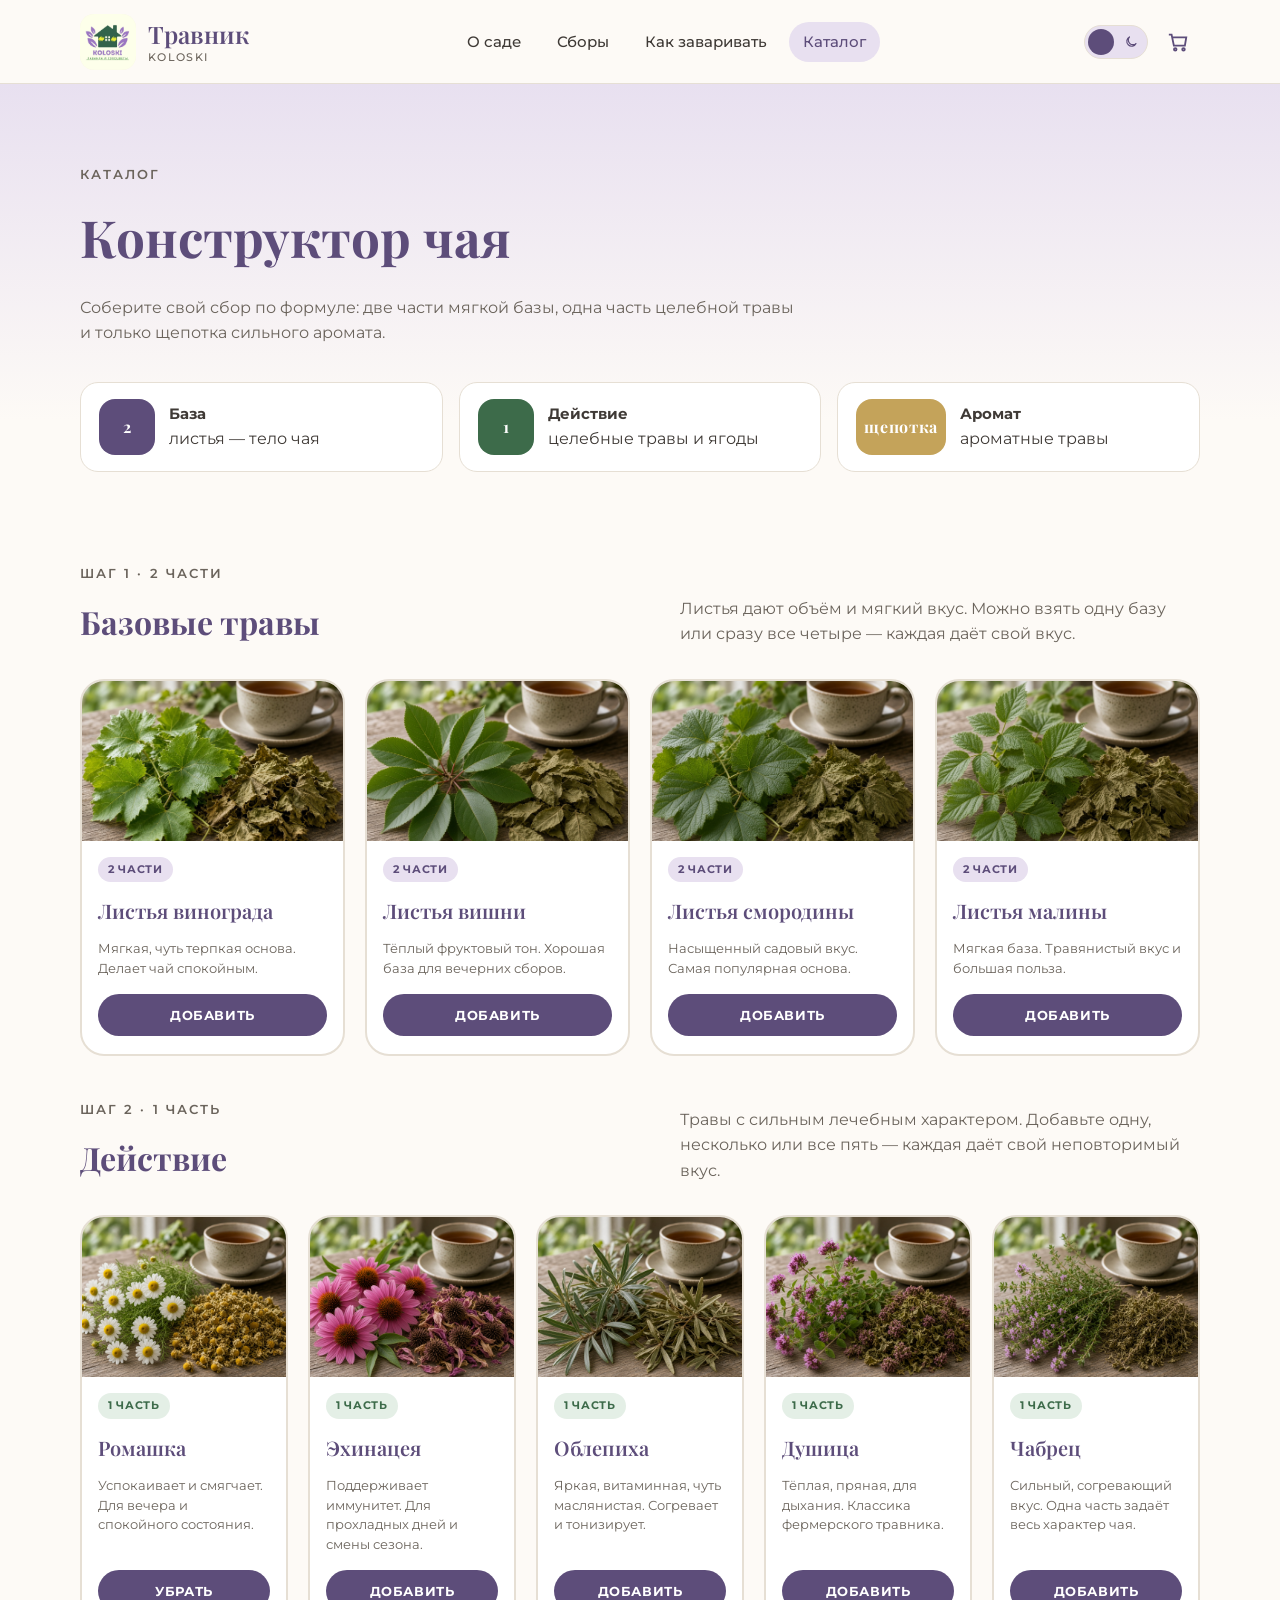
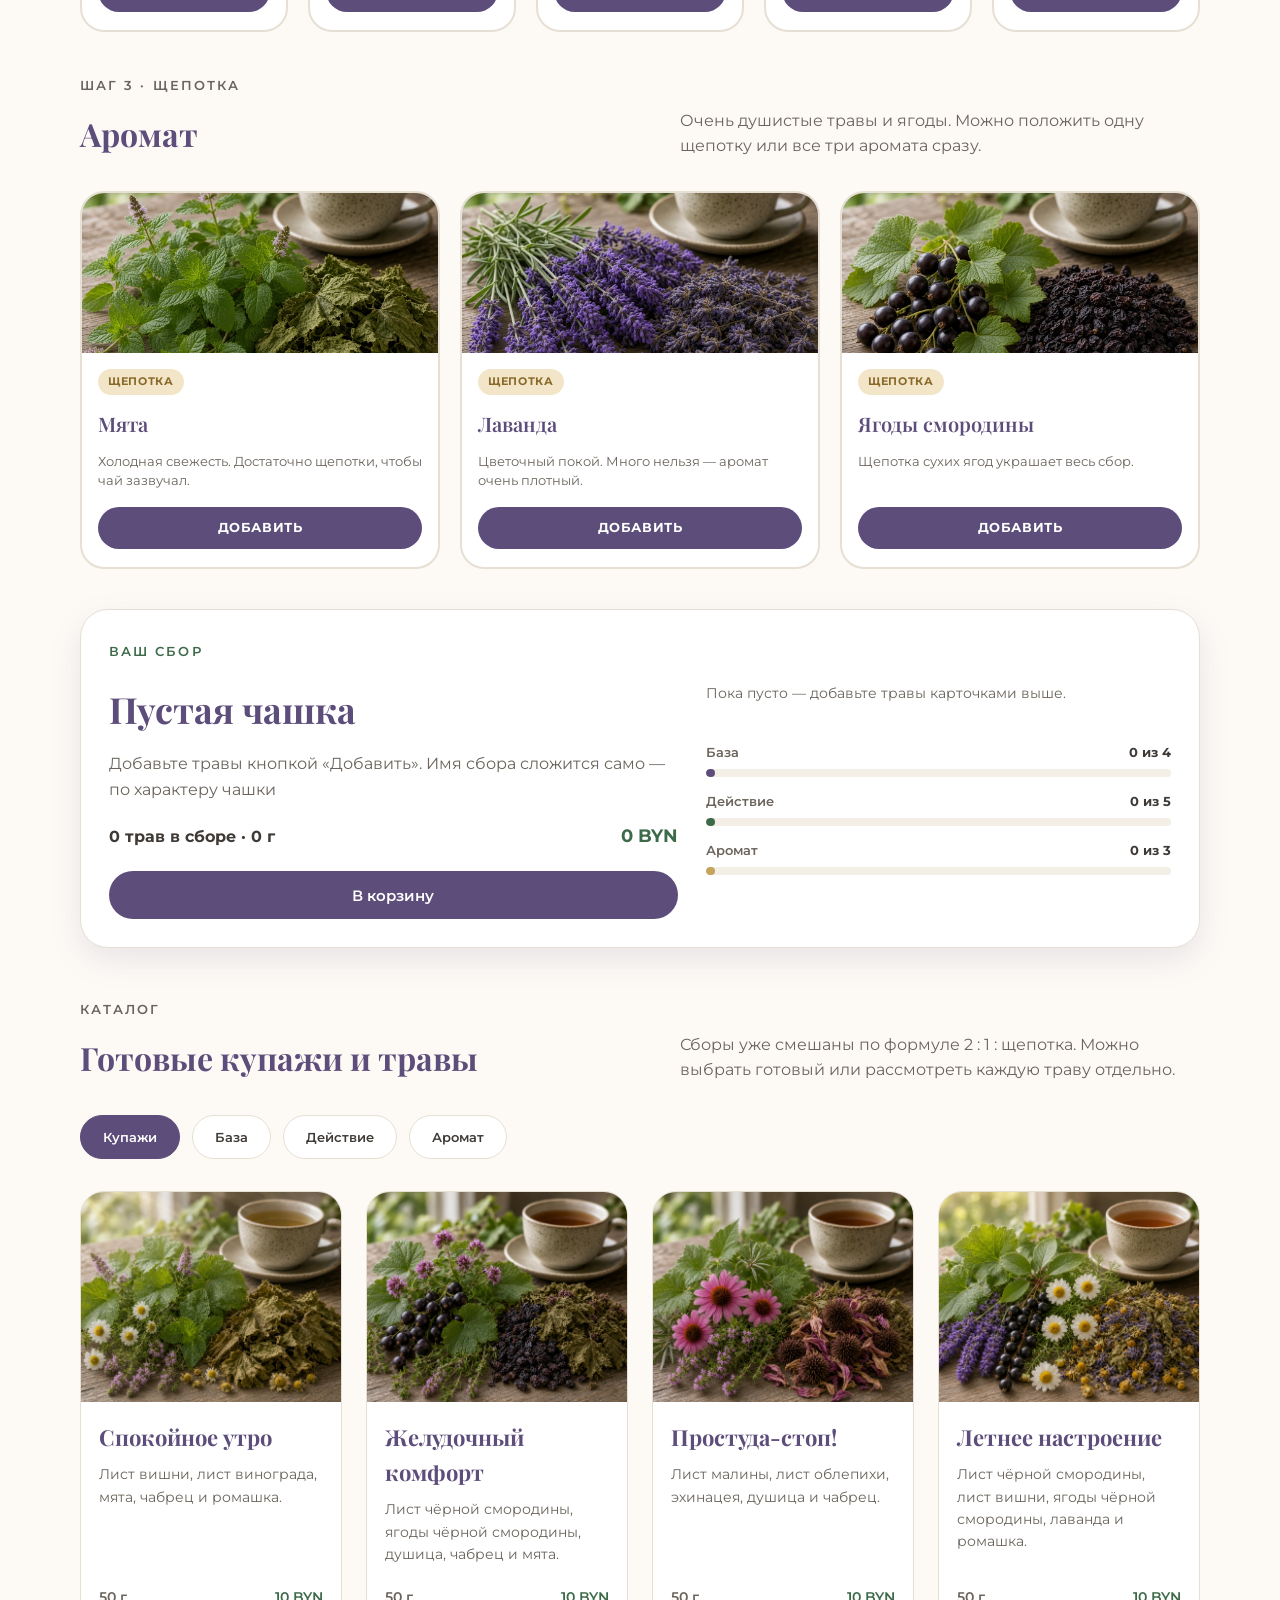
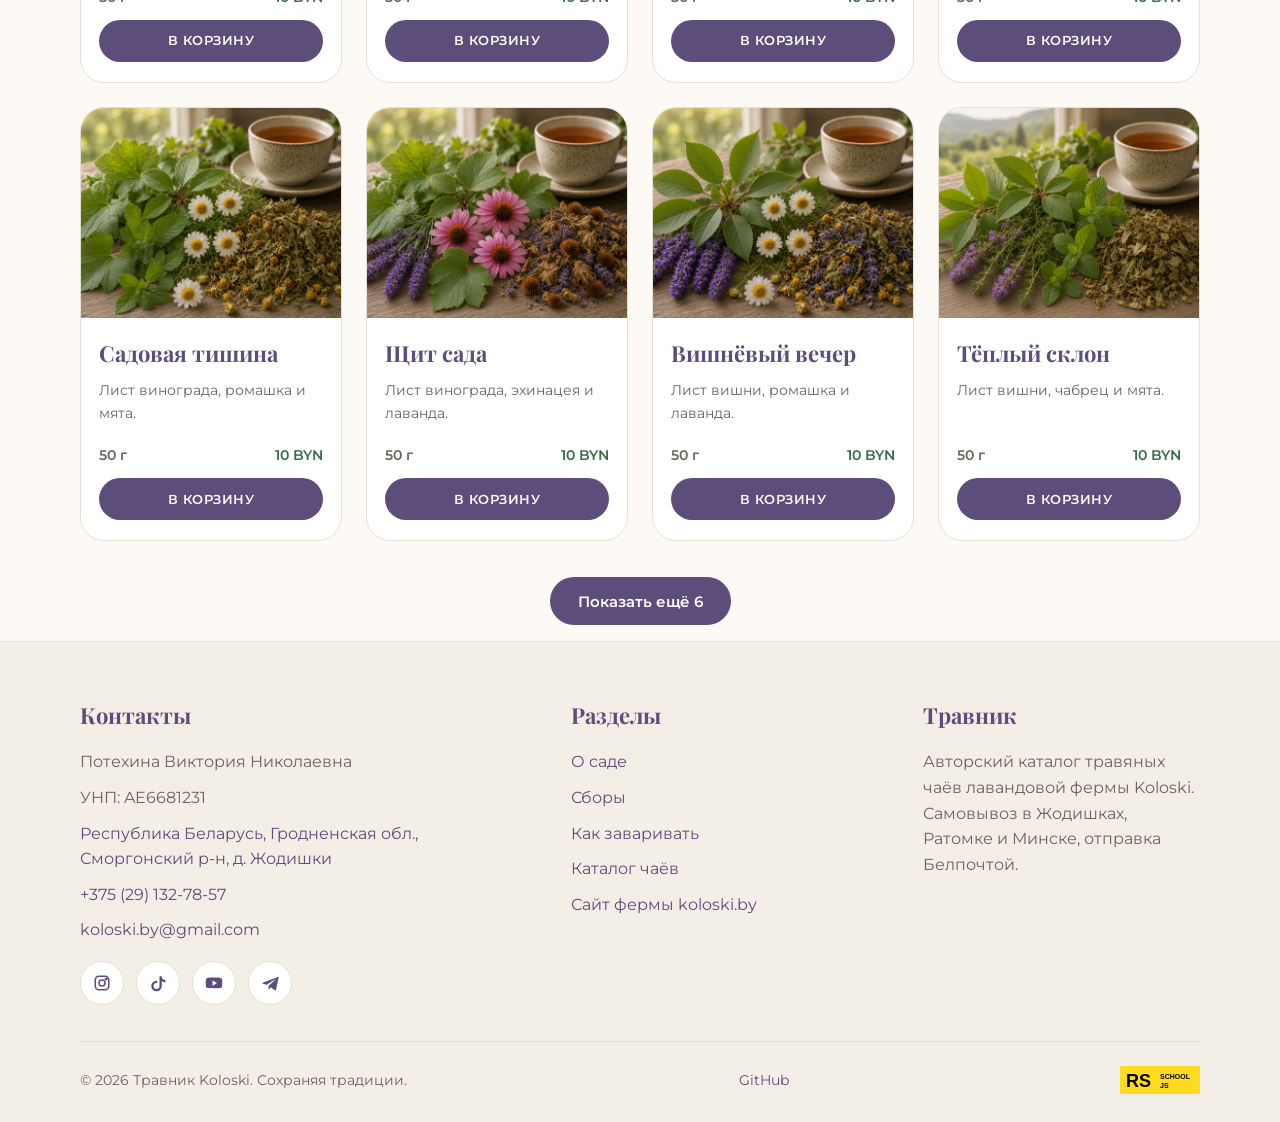
==== commit 1b9569cd: "feat: add catalog" ====
--- a/catalog.html
+++ b/catalog.html
@@ -9,7 +9,13 @@
     <link rel="preconnect" href="https://fonts.googleapis.com">
     <link rel="preconnect" href="https://fonts.gstatic.com" crossorigin>
     <link href="https://fonts.googleapis.com/css2?family=Montserrat:wght@400;500;600;700&family=Playfair+Display:ital,wght@0,500;0,600;0,700;1,500&display=swap" rel="stylesheet">
-    <link rel="stylesheet" href="style.css">
+    <link rel="stylesheet" href="css/style.css">
+    <script>
+        document.documentElement.setAttribute(
+            'data-theme',
+            localStorage.getItem('travnik-theme') === 'dark' ? 'dark' : 'light'
+        );
+    </script>
 </head>
 <body>
     <header class="header">
@@ -281,56 +287,7 @@
                     <button class="catalog-tab" type="button" data-category="action" aria-pressed="false">Действие</button>
                     <button class="catalog-tab" type="button" data-category="aroma" aria-pressed="false">Аромат</button>
                 </div>
-                <div class="catalog-grid">
-                    <article class="product-card" data-category="blends">
-                        <img src="assets/images/blend-morning.png" alt="Сбор «Спокойное утро»: листья вишни и винограда, мята, чабрец и ромашка">
-                        <div class="product-card-body">
-                            <h3>Спокойное утро</h3>
-                            <p>Лист вишни, лист винограда, мята, чабрец и ромашка.</p>
-                            <div class="product-card-meta">
-                                <span class="product-card-weight">50 г</span>
-                                <span class="product-card-price">10 BYN</span>
-                            </div>
-                            <button class="btn btn-primary product-card-cart" type="button">В корзину</button>
-                        </div>
-                    </article>
-                    <article class="product-card" data-category="blends">
-                        <img src="assets/images/blend-stomach.png" alt="Сбор «Желудочный комфорт»: лист и ягоды чёрной смородины, душица, чабрец и мята">
-                        <div class="product-card-body">
-                            <h3>Желудочный комфорт</h3>
-                            <p>Лист чёрной смородины, ягоды чёрной смородины, душица, чабрец и мята.</p>
-                            <div class="product-card-meta">
-                                <span class="product-card-weight">50 г</span>
-                                <span class="product-card-price">10 BYN</span>
-                            </div>
-                            <button class="btn btn-primary product-card-cart" type="button">В корзину</button>
-                        </div>
-                    </article>
-                    <article class="product-card" data-category="blends">
-                        <img src="assets/images/blend-cold.png" alt="Сбор «Простуда-стоп!»: лист малины, лист облепихи, эхинацея, душица и чабрец">
-                        <div class="product-card-body">
-                            <h3>Простуда-стоп!</h3>
-                            <p>Лист малины, лист облепихи, эхинацея, душица и чабрец.</p>
-                            <div class="product-card-meta">
-                                <span class="product-card-weight">50 г</span>
-                                <span class="product-card-price">10 BYN</span>
-                            </div>
-                            <button class="btn btn-primary product-card-cart" type="button">В корзину</button>
-                        </div>
-                    </article>
-                    <article class="product-card" data-category="blends">
-                        <img src="assets/images/blend-summer.png" alt="Сбор «Летнее настроение»: лист смородины, лист вишни, ягоды смородины, лаванда и ромашка">
-                        <div class="product-card-body">
-                            <h3>Летнее настроение</h3>
-                            <p>Лист чёрной смородины, лист вишни, ягоды чёрной смородины, лаванда и ромашка.</p>
-                            <div class="product-card-meta">
-                                <span class="product-card-weight">50 г</span>
-                                <span class="product-card-price">10 BYN</span>
-                            </div>
-                            <button class="btn btn-primary product-card-cart" type="button">В корзину</button>
-                        </div>
-                    </article>
-                </div>
+                <div class="catalog-grid" id="catalog-grid"></div>
                 <button class="btn btn-primary catalog-more" type="button">Показать ещё</button>
             </div>
         </section>
@@ -401,5 +358,6 @@
             </div>
         </div>
     </footer>
+    <script src="js/main.js"></script>
 </body>
 </html>
--- a/css/style.css
+++ b/css/style.css
@@ -0,0 +1,1649 @@
+*,
+*::before,
+*::after {
+    box-sizing: border-box;
+}
+
+html {
+    font-size: 100%;
+    scroll-behavior: smooth;
+    overflow-x: hidden;
+}
+
+body {
+    margin: 0;
+    font-family: "Montserrat", "Segoe UI", sans-serif;
+    font-size: 1rem;
+    line-height: 1.6;
+    color: #3f3a36;
+    background: #fdfaf6;
+    overflow-x: hidden;
+    transition: background-color 0.3s ease, color 0.3s ease;
+    -webkit-tap-highlight-color: transparent;
+}
+
+html:has(body.menu-open) {
+    overflow: hidden;
+}
+
+body.menu-open {
+    position: fixed;
+    left: 0;
+    right: 0;
+    width: 100%;
+    padding-top: 5.25rem;
+    overflow: hidden;
+}
+
+body.menu-open .header {
+    position: fixed;
+    top: 0;
+    left: 0;
+    right: 0;
+}
+
+img {
+    max-width: 100%;
+    height: auto;
+    display: block;
+}
+
+a {
+    color: #5d4d7a;
+    text-decoration: none;
+    transition: color 0.3s ease, opacity 0.3s ease, background-color 0.3s ease, transform 0.3s ease, box-shadow 0.3s ease;
+}
+
+a:hover {
+    color: #4a3c64;
+}
+
+button {
+    font-family: inherit;
+    cursor: pointer;
+    border: 0;
+    background: none;
+    color: inherit;
+    outline: none;
+}
+
+ul {
+    margin: 0;
+    padding: 0;
+    list-style: none;
+}
+
+h1,
+h2,
+h3,
+p {
+    margin: 0;
+}
+
+.container {
+    width: 100%;
+    max-width: 75rem;
+    margin: 0 auto;
+    padding: 0 2.5rem;
+}
+
+.header {
+    position: sticky;
+    top: 0;
+    z-index: 20;
+    height: 5.25rem;
+    overflow: visible;
+    background: rgba(253, 250, 246, 0.96);
+    border-bottom: 0.0625rem solid #e6dfd4;
+}
+
+.header-inner {
+    display: flex;
+    align-items: center;
+    justify-content: space-between;
+    gap: 1.5rem;
+    height: 5.25rem;
+}
+
+.logo {
+    display: flex;
+    align-items: center;
+    gap: 0.75rem;
+    color: #5d4d7a;
+    min-width: 0;
+}
+
+.logo:hover {
+    color: #4a3c64;
+    opacity: 0.88;
+}
+
+.logo img {
+    width: 3.5rem;
+    height: 3.5rem;
+    object-fit: contain;
+    border-radius: 0.875rem;
+    background: #f7f3e8;
+    flex-shrink: 0;
+}
+
+.logo-text {
+    display: flex;
+    flex-direction: column;
+    line-height: 1.1;
+}
+
+.logo-name {
+    font-family: "Playfair Display", "Times New Roman", serif;
+    font-size: 1.5rem;
+    font-weight: 600;
+}
+
+.logo-tag {
+    margin-top: 0.25rem;
+    font-size: 0.6875rem;
+    font-weight: 500;
+    letter-spacing: 0.12em;
+    text-transform: uppercase;
+    color: #6b645c;
+}
+
+.nav-list {
+    display: flex;
+    align-items: center;
+    gap: 0.5rem;
+}
+
+.nav-list a {
+    display: block;
+    padding: 0.5rem 0.875rem;
+    border-radius: 100rem;
+    color: #3f3a36;
+    font-size: 0.9375rem;
+    font-weight: 500;
+}
+
+.nav-list a:hover,
+.nav-list a.is-active {
+    color: #5d4d7a;
+    background: #e8e0f0;
+}
+
+.header-actions {
+    display: flex;
+    align-items: center;
+    gap: 0.5rem;
+}
+
+.cart-toggle {
+    position: relative;
+    display: grid;
+    place-items: center;
+    width: 2.75rem;
+    height: 2.75rem;
+    border-radius: 0.75rem;
+    color: #5d4d7a;
+}
+
+.cart-toggle:hover {
+    background: #e8e0f0;
+}
+
+.cart-toggle-count {
+    position: absolute;
+    top: 0.25rem;
+    right: 0.25rem;
+    min-width: 1.125rem;
+    height: 1.125rem;
+    padding: 0 0.3125rem;
+    border-radius: 100rem;
+    background: #3d6b4a;
+    color: #fff;
+    font-size: 0.6875rem;
+    font-weight: 700;
+    line-height: 1.125rem;
+    text-align: center;
+}
+.theme-toggle {
+    width: 4rem;
+    height: 2.125rem;
+    padding: 0.1875rem;
+    border-radius: 100rem;
+    background: #e8e0f0;
+    border: 0.0625rem solid #e6dfd4;
+    position: relative;
+}
+
+.theme-toggle:hover {
+    box-shadow: 0 0 0 0.1875rem #e8e0f0;
+}
+
+.theme-toggle-icons {
+    display: flex;
+    justify-content: space-between;
+    align-items: center;
+    height: 100%;
+    padding: 0 0.375rem;
+    color: #5d4d7a;
+}
+
+.theme-toggle-thumb {
+    position: absolute;
+    top: 0.1875rem;
+    left: 0.1875rem;
+    width: 1.625rem;
+    height: 1.625rem;
+    border-radius: 50%;
+    background: #5d4d7a;
+    transition: transform 0.3s ease;
+}
+
+.theme-toggle[aria-pressed="true"] .theme-toggle-thumb {
+    transform: translateX(1.875rem);
+}
+
+.burger {
+    display: none;
+    width: 2.75rem;
+    height: 2.75rem;
+    border-radius: 0.75rem;
+    align-items: center;
+    justify-content: center;
+    flex-direction: column;
+    gap: 0.3125rem;
+}
+
+.burger:hover {
+    background: #e8e0f0;
+}
+
+.burger span {
+    display: block;
+    width: 1.375rem;
+    height: 0.125rem;
+    background: #5d4d7a;
+    border-radius: 0.125rem;
+    transition: transform 0.3s ease, opacity 0.3s ease;
+}
+
+.burger.is-open span:nth-child(1) {
+    transform: translateY(0.4375rem) rotate(45deg);
+}
+
+.burger.is-open span:nth-child(2) {
+    opacity: 0;
+}
+
+.burger.is-open span:nth-child(3) {
+    transform: translateY(-0.4375rem) rotate(-45deg);
+}
+
+.hero {
+    position: relative;
+    min-height: 40rem;
+    display: flex;
+    align-items: center;
+    scroll-margin-top: 6rem;
+    background:
+            linear-gradient(180deg, rgba(26, 18, 32, 0.28) 0%, rgba(26, 18, 32, 0.55) 100%),
+            url("../assets/images/tea-cup.png") center / cover no-repeat;
+}
+
+.hero-content {
+    padding: 3rem;
+    border-radius: 1.75rem;
+    background: rgba(26, 18, 32, 0.42);
+    backdrop-filter: blur(0.625rem);
+    color: #fff;
+}
+
+.hero h1 {
+    font-family: "Playfair Display", "Times New Roman", serif;
+    font-size: clamp(2.25rem, 5vw, 4rem);
+    font-weight: 600;
+    line-height: 1.15;
+}
+
+.hero-lead {
+    margin: 1.125rem 0 0.75rem;
+    font-size: clamp(1.125rem, 2vw, 1.375rem);
+    font-weight: 500;
+}
+
+.hero-text {
+    max-width: 35rem;
+    margin-bottom: 1.75rem;
+    color: rgba(255, 255, 255, 0.86);
+}
+
+section {
+    padding: 5.5rem 0;
+    scroll-margin-top: 6rem;
+}
+
+.section--alt {
+    background: #f3eee6;
+}
+
+.section-header {
+    max-width: 42.5rem;
+    margin: 0 auto 3rem;
+    text-align: center;
+}
+
+.eyebrow {
+    display: inline-block;
+    margin-bottom: 0.75rem;
+    font-size: 0.8125rem;
+    font-weight: 600;
+    letter-spacing: 0.16em;
+    text-transform: uppercase;
+    color: #3d6b4a;
+}
+
+.section-title {
+    font-family: "Playfair Display", "Times New Roman", serif;
+    font-size: clamp(1.75rem, 3vw, 2.625rem);
+    font-weight: 600;
+    line-height: 1.2;
+    color: #5d4d7a;
+}
+
+.section-text {
+    margin-top: 1rem;
+    color: #6b645c;
+}
+
+.btn {
+    display: inline-flex;
+    align-items: center;
+    justify-content: center;
+    min-height: 3rem;
+    padding: 0.75rem 1.75rem;
+    border-radius: 100rem;
+    font-size: 0.9375rem;
+    font-weight: 600;
+    line-height: 1;
+    transition: color 0.3s ease, background-color 0.3s ease, border-color 0.3s ease, transform 0.3s ease, box-shadow 0.3s ease;
+}
+
+.btn-primary {
+    background: #5d4d7a;
+    color: #fff;
+}
+
+.btn-primary:hover {
+    background: #4a3c64;
+    color: #fff;
+    transform: translateY(-0.125rem);
+}
+
+.btn:disabled,
+.btn-primary:disabled:hover {
+    opacity: 0.45;
+    cursor: not-allowed;
+    transform: none;
+    box-shadow: none;
+}
+
+.btn-ghost {
+    border: 0.0625rem solid rgba(255, 255, 255, 0.55);
+    color: #fff;
+    background: rgba(255, 255, 255, 0.12);
+}
+
+.btn-ghost:hover {
+    background: #fff;
+    color: #5d4d7a;
+}
+
+.about-grid {
+    display: grid;
+    grid-template-columns: 1.05fr 0.95fr;
+    gap: 3rem;
+    align-items: center;
+}
+
+.about-photos {
+    display: grid;
+    grid-template-columns: 1.2fr 0.8fr;
+    gap: 1rem;
+}
+
+.about-photos img {
+    width: 100%;
+    height: 100%;
+    object-fit: cover;
+    border-radius: 1.25rem;
+}
+
+.about-photos img:first-child {
+    min-height: 26.25rem;
+    grid-row: span 2;
+}
+
+.about-photos img:not(:first-child) {
+    min-height: 12.625rem;
+}
+
+.about-copy .section-title {
+    text-align: left;
+}
+
+.about-copy p {
+    margin-top: 1rem;
+}
+
+.about-stats {
+    display: grid;
+    grid-template-columns: repeat(3, 1fr);
+    gap: 1rem;
+    margin-top: 2rem;
+}
+
+.stat {
+    padding: 1rem;
+    border-radius: 1rem;
+    background: #e8e0f0;
+}
+
+.stat b {
+    display: block;
+    font-family: "Playfair Display", "Times New Roman", serif;
+    font-size: 1.75rem;
+    color: #5d4d7a;
+}
+
+.section-alt {
+    background: #f3eee6;
+}
+
+.slider {
+    position: relative;
+    overflow: hidden;
+}
+
+.slider-viewport {
+    overflow: hidden;
+    width: 100%;
+    border-radius: 1.75rem;
+    clip-path: inset(0 round 1.75rem);
+}
+
+.slider-track {
+    display: flex;
+    width: 100%;
+    transition: transform 0.5s ease;
+}
+
+.slider-slide {
+    flex: 0 0 100%;
+    width: 100%;
+    min-width: 100%;
+    max-width: 100%;
+    display: grid;
+    grid-template-columns: 1.15fr 0.85fr;
+    min-height: 28.75rem;
+    background: #ffffff;
+    box-shadow: 0 0.75rem 2rem rgba(93, 77, 122, 0.12);
+}
+
+.slider-image {
+    min-height: 28.75rem;
+}
+
+.slider-image img {
+    width: 100%;
+    height: 100%;
+    object-fit: cover;
+}
+
+.slider-body {
+    display: flex;
+    flex-direction: column;
+    justify-content: center;
+    padding: 2.5rem;
+}
+
+.slider-body h3 {
+    font-family: "Playfair Display", "Times New Roman", serif;
+    font-size: 2rem;
+    color: #5d4d7a;
+}
+
+.slider-body p {
+    margin: 1rem 0 1.5rem;
+    color: #6b645c;
+}
+
+.slider-meta {
+    display: flex;
+    gap: 1rem;
+    margin-bottom: 1.5rem;
+    color: #3d6b4a;
+    font-weight: 600;
+    font-size: 0.875rem;
+}
+
+.slider-controls {
+    display: flex;
+    align-items: center;
+    justify-content: center;
+    gap: 1rem;
+    margin: 1.5rem 0;
+}
+
+.slider-arrow {
+    width: 3rem;
+    height: 3rem;
+    border-radius: 50%;
+    border: 0.0625rem solid #e6dfd4;
+    background: #ffffff;
+    color: #5d4d7a;
+    display: grid;
+    place-items: center;
+    transition: background-color 0.3s ease, transform 0.3s ease, border-color 0.3s ease;
+}
+
+.slider-arrow:hover {
+    background: #5d4d7a;
+    color: #fff;
+    border-color: #5d4d7a;
+    transform: scale(1.05);
+}
+
+.slider-dots {
+    display: flex;
+    gap: 0.625rem;
+}
+
+.slider-dots[hidden],
+.slider-arrow[hidden] {
+    display: none;
+}
+
+.slider-dot {
+    width: 0.75rem;
+    height: 0.75rem;
+    border-radius: 50%;
+    background: #e6dfd4;
+    transition: background-color 0.3s ease, transform 0.3s ease;
+}
+
+.slider-dot.is-active,
+.slider-dot:hover {
+    background: #5d4d7a;
+    transform: scale(1.15);
+}
+
+.benefits-grid {
+    display: grid;
+    grid-template-columns: repeat(4, 1fr);
+    gap: 1.5rem;
+}
+
+.benefit {
+    padding: 1.75rem 1.5rem;
+    border-radius: 1.25rem;
+    background: #ffffff;
+    border: 0.0625rem solid #e6dfd4;
+    transition: transform 0.3s ease, box-shadow 0.3s ease, border-color 0.3s ease;
+}
+
+.benefit:hover {
+    transform: translateY(-0.375rem);
+    box-shadow: 0 0.75rem 2rem rgba(93, 77, 122, 0.12);
+    border-color: #e8e0f0;
+}
+
+.benefit-icon {
+    width: 3.5rem;
+    height: 3.5rem;
+    margin-bottom: 1.125rem;
+    border-radius: 1rem;
+    display: grid;
+    place-items: center;
+    background: #e4efe6;
+    color: #3d6b4a;
+}
+
+.benefit h3 {
+    font-family: "Playfair Display", "Times New Roman", serif;
+    font-size: 1.375rem;
+    margin-bottom: 0.625rem;
+    color: #5d4d7a;
+}
+
+.benefit p {
+    color: #6b645c;
+    font-size: 0.9375rem;
+}
+
+.brew-grid {
+    display: grid;
+    grid-template-columns: 0.9fr 1.1fr;
+    gap: 3rem;
+}
+
+.brew-image {
+    min-height: 26.25rem;
+    border-radius: 1.75rem;
+    overflow: hidden;
+}
+
+.brew-text {
+    display: flex;
+    gap: 1rem;
+    flex-direction: column;
+}
+
+.brew-image img {
+    width: 100%;
+    height: 100%;
+    min-height: 26.25rem;
+    object-fit: cover;
+}
+
+.steps {
+    display: grid;
+    gap: 1.25rem;
+}
+
+.step {
+    display: grid;
+    grid-template-columns: 3.5rem 1fr;
+    gap: 1rem;
+    padding: 1.25rem;
+    border-radius: 1.125rem;
+    background: #ffffff;
+    border: 0.0625rem solid #e6dfd4;
+    transition: transform 0.3s ease, box-shadow 0.3s ease;
+}
+
+.step:hover {
+    transform: translateY(-0.25rem);
+    box-shadow: 0 0.75rem 2rem rgba(93, 77, 122, 0.12);
+}
+
+.step-num {
+    text-align: center;
+    width: 3.5rem;
+    height: 3.5rem;
+    padding-top: 0.3rem;
+    border-radius: 50%;
+    font-family: "Playfair Display", "Times New Roman", serif;
+    font-size: 1.5rem;
+    color: #fff;
+    background: #5d4d7a;
+}
+
+.step h3 {
+    font-size: 1.125rem;
+    margin-bottom: 0.375rem;
+}
+
+.step p {
+    color: #6b645c;
+    font-size: 0.9375rem;
+}
+
+.page-hero {
+    padding: 4rem 0 1.5rem;
+    background: linear-gradient(180deg, #e8e0f0, transparent 80%);
+}
+
+.page-hero h1 {
+    font-family: "Playfair Display", "Times New Roman", serif;
+    font-size: clamp(2rem, 4vw, 3.25rem);
+    color: #5d4d7a;
+}
+
+.page-hero p {
+    max-width: 45rem;
+    margin-top: 1rem;
+    color: #6b645c;
+}
+
+.formula {
+    display: grid;
+    grid-template-columns: repeat(3, 1fr);
+    gap: 1rem;
+    margin: 2.25rem 0 0.5rem;
+}
+
+.formula-item {
+    display: flex;
+    align-items: center;
+    gap: 0.875rem;
+    padding: 1rem 1.125rem;
+    border-radius: 1.125rem;
+    background: #ffffff;
+    border: 0.0625rem solid #e6dfd4;
+}
+
+.formula-num {
+    display: grid;
+    place-items: center;
+    min-width: 3.5rem;
+    height: 3.5rem;
+    padding: 0 0.5rem;
+    border-radius: 1rem;
+    font-family: "Playfair Display", "Times New Roman", serif;
+    font-size: 1rem;
+    font-weight: 700;
+    color: #fff;
+    background: #5d4d7a;
+}
+
+.formula-item-action .formula-num {
+    background: #3d6b4a;
+    color: #fff;
+}
+
+.formula-item-aroma .formula-num {
+    background: #c4a35a;
+    letter-spacing: 0.04em;
+}
+
+.formula-item b {
+    display: block;
+    font-size: 0.9375rem;
+}
+
+.catalog {
+    padding: 1rem 0;
+}
+
+.constructor {
+    display: grid;
+    gap: 2.5rem;
+    margin: 2.5rem 0 3rem;
+}
+
+.constructor-step-head {
+    display: flex;
+    align-items: flex-end;
+    justify-content: space-between;
+    gap: 1rem;
+    margin-bottom: 2rem;
+}
+
+.constructor-step-head h2 {
+    font-family: "Playfair Display", "Times New Roman", serif;
+    font-size: clamp(1.5rem, 3vw, 2rem);
+    color: #5d4d7a;
+}
+
+.constructor-step-head p {
+    color: #6b645c;
+    max-width: 32.5rem;
+}
+
+.herb-grid {
+    display: grid;
+    gap: 1.25rem;
+}
+
+.herb-grid-base {
+    grid-template-columns: repeat(4, 1fr);
+}
+
+.herb-grid-action {
+    grid-template-columns: repeat(5, 1fr);
+}
+
+.herb-grid-aroma {
+    grid-template-columns: repeat(3, 1fr);
+}
+
+.herb-card {
+    position: relative;
+    display: flex;
+    flex-direction: column;
+    width: 100%;
+    margin: 0;
+    padding: 0;
+    text-align: left;
+    border: 0.125rem solid #e6dfd4;
+    border-radius: 1.5rem;
+    background: #ffffff;
+    overflow: hidden;
+    color: inherit;
+    transition: transform 0.3s ease, box-shadow 0.3s ease, border-color 0.3s ease;
+}
+
+.herb-card:hover {
+    transform: translateY(-0.375rem);
+    box-shadow: 0 0.75rem 2rem rgba(93, 77, 122, 0.12);
+    border-color: #e8e0f0;
+}
+
+.herb-card img {
+    width: 100%;
+    height: 10rem;
+    object-fit: cover;
+}
+
+.herb-card-body {
+    display: flex;
+    flex-direction: column;
+    gap: 1rem;
+    padding: 1rem 1rem 1.125rem;
+    flex-grow: 1;
+}
+
+.herb-card-badge {
+    display: inline-flex;
+    align-self: flex-start;
+    padding: 0.25rem 0.625rem;
+    border-radius: 100rem;
+    font-size: 0.6875rem;
+    font-weight: 700;
+    letter-spacing: 0.06em;
+    text-transform: uppercase;
+    background: #e8e0f0;
+    color: #5d4d7a;
+}
+
+.badge-action {
+    background: #e4efe6;
+    color: #3d6b4a;
+}
+
+.badge-aroma {
+    background: #f3e6c8;
+    color: #8a6a2a;
+}
+
+
+.herb-card-title {
+    margin: 0;
+    font-family: "Playfair Display", "Times New Roman", serif;
+    font-size: 1.25rem;
+    font-weight: 600;
+    color: #5d4d7a;
+    line-height: 1.25;
+}
+
+.herb-card-text {
+    margin: 0;
+    color: #6b645c;
+    font-size: 0.8125rem;
+    line-height: 1.5;
+}
+
+.herb-card-add {
+    margin-top: auto;
+    align-self: stretch;
+    min-height: 2.625rem;
+    padding: 0.625rem 0.875rem;
+    border: 0;
+    border-radius: 100rem;
+    background: #5d4d7a;
+    color: #fff;
+    font: inherit;
+    font-size: 0.8125rem;
+    font-weight: 700;
+    letter-spacing: 0.04em;
+    text-transform: uppercase;
+    cursor: pointer;
+    transition: background-color 0.3s ease, color 0.3s ease, box-shadow 0.3s ease;
+}
+
+.herb-card-add:hover {
+    background: #4a3c64;
+}
+
+.blend-result {
+    display: grid;
+    grid-template-columns: 1.1fr 0.9fr;
+    gap: 1.75rem;
+    padding: 1.75rem;
+    border-radius: 1.75rem;
+    background: #ffffff;
+    border: 0.0625rem solid #e6dfd4;
+    box-shadow: 0 0.75rem 2rem rgba(93, 77, 122, 0.12);
+}
+
+.blend-result h2 {
+    font-family: "Playfair Display", "Times New Roman", serif;
+    font-size: clamp(1.625rem, 3vw, 2.25rem);
+    color: #5d4d7a;
+    margin: 0.5rem 0 0.75rem;
+}
+
+.blend-result-recipe {
+    color: #6b645c;
+}
+
+.blend-ratio {
+    display: flex;
+    flex-wrap: wrap;
+    gap: 0.625rem;
+    margin: 1.25rem 0;
+}
+
+.blend-ratio span {
+    display: inline-flex;
+    align-items: center;
+    gap: 0.5rem;
+    padding: 0.5rem 0.75rem;
+    border-radius: 100rem;
+    background: #f3eee6;
+    font-size: 0.875rem;
+    font-weight: 600;
+}
+
+.blend-result-visual {
+    display: grid;
+    align-content: center;
+    gap: 1.25rem;
+}
+
+.blend-chips {
+    display: flex;
+    flex-wrap: wrap;
+    gap: 0.5rem;
+    list-style: none;
+    margin: 0;
+    padding: 0;
+    min-height: 2.5rem;
+}
+
+.blend-chips:empty::before {
+    content: "Пока пусто — добавьте травы карточками выше.";
+    color: #6b645c;
+    font-size: 0.875rem;
+}
+
+.blend-chip {
+    display: inline-flex;
+    align-items: center;
+    gap: 0.5rem;
+    max-width: 100%;
+    padding: 0.25rem 0.25rem 0.25rem 0.25rem;
+    border: 0.0625rem solid transparent;
+    border-radius: 100rem;
+}
+
+.blend-chip img {
+    width: 1.75rem;
+    height: 1.75rem;
+    border-radius: 50%;
+    object-fit: cover;
+    flex-shrink: 0;
+    box-shadow: 0 0 0 0.125rem currentColor;
+}
+
+.blend-chip span {
+    white-space: nowrap;
+    font-size: 0.8125rem;
+    font-weight: 600;
+    line-height: 1.2;
+}
+
+.blend-chip-remove {
+    display: grid;
+    place-items: center;
+    width: 1.75rem;
+    height: 1.75rem;
+    margin: 0;
+    padding: 0;
+    border: 0;
+    border-radius: 50%;
+    background: transparent;
+    color: inherit;
+    font-size: 1.125rem;
+    line-height: 1;
+    cursor: pointer;
+    opacity: 0.7;
+    transition: background-color 0.3s ease, opacity 0.3s ease;
+}
+
+.blend-chip-remove:hover {
+    opacity: 1;
+    background: rgba(255, 255, 255, 0.45);
+}
+
+.blend-chip-base {
+    background: #e8e0f0;
+    color: #5d4d7a;
+}
+
+.blend-chip-action {
+    background: #e4efe6;
+    color: #3d6b4a;
+}
+
+.blend-chip-aroma {
+    background: #f3e6c8;
+    color: #8a6a2a;
+}
+
+.blend-groups {
+    display: grid;
+    gap: 0.875rem;
+    list-style: none;
+    margin: 0;
+    padding: 0;
+}
+
+.blend-groups-head {
+    display: flex;
+    justify-content: space-between;
+    gap: 0.75rem;
+    margin-bottom: 0.375rem;
+    font-size: 0.8125rem;
+    font-weight: 700;
+}
+
+.blend-groups-head span {
+    color: #6b645c;
+    font-weight: 600;
+}
+
+.blend-bar {
+    height: 0.5rem;
+    border-radius: 100rem;
+    background: #f3eee6;
+    overflow: hidden;
+}
+
+.blend-bar i {
+    display: block;
+    height: 100%;
+    width: 0;
+    border-radius: inherit;
+    background: #5d4d7a;
+    transition: width 0.3s ease;
+}
+
+.blend-bar-action i {
+    background: #3d6b4a;
+}
+
+.blend-bar-aroma i {
+    background: #c4a35a;
+}
+
+.blend-result-meta {
+    display: flex;
+    align-items: center;
+    justify-content: space-between;
+    gap: 1rem;
+    margin-top: 1.25rem;
+    font-weight: 700;
+}
+
+.blend-result-price {
+    color: #3d6b4a;
+    font-size: 1.125rem;
+}
+
+.blend-result-cart {
+    margin-top: 1.25rem;
+    width: 100%;
+}
+
+.catalog-tabs {
+    display: flex;
+    flex-wrap: wrap;
+    gap: 0.75rem;
+    margin-bottom: 2rem;
+}
+
+.catalog-tab {
+    min-height: 2.75rem;
+    padding: 0.625rem 1.375rem;
+    border-radius: 100rem;
+    border: 0.0625rem solid #e6dfd4;
+    background: #ffffff;
+    color: #3f3a36;
+    font-weight: 600;
+    transition: background-color 0.3s ease, color 0.3s ease, border-color 0.3s ease, transform 0.3s ease;
+}
+
+.catalog-tab:hover {
+    border-color: #5d4d7a;
+    color: #5d4d7a;
+    transform: translateY(-0.125rem);
+}
+
+.catalog-tab.is-active {
+    background: #5d4d7a;
+    color: #fff;
+    border-color: #5d4d7a;
+}
+
+.catalog-more {
+    display: block;
+    margin: 2.25rem auto 0;
+}
+
+.catalog-more[hidden],
+.product-card[hidden] {
+    display: none;
+}
+
+.catalog-grid {
+    display: grid;
+    grid-template-columns: repeat(4, 1fr);
+    gap: 1.5rem;
+}
+
+.product-card {
+    display: flex;
+    flex-direction: column;
+    background: #ffffff;
+    border: 0.0625rem solid #e6dfd4;
+    border-radius: 1.5rem;
+    overflow: hidden;
+    transition: transform 0.3s ease, box-shadow 0.3s ease, border-color 0.3s ease;
+}
+
+.product-card:hover {
+    transform: translateY(-0.375rem);
+    box-shadow: 0 0.75rem 2rem rgba(93, 77, 122, 0.12);
+    border-color: #e8e0f0;
+}
+
+.product-card img {
+    width: 100%;
+    height: 13.125rem;
+    object-fit: cover;
+}
+
+.product-card-body {
+    display: flex;
+    flex-direction: column;
+    flex-grow: 1;
+    gap: 0.5rem;
+    padding: 1.125rem 1.125rem 1.25rem;
+}
+
+.product-card h3 {
+    font-family: "Playfair Display", "Times New Roman", serif;
+    font-size: 1.375rem;
+    color: #5d4d7a;
+}
+
+.product-card p {
+    color: #6b645c;
+    font-size: 0.875rem;
+}
+
+.product-card-meta {
+    display: flex;
+    justify-content: space-between;
+    align-items: center;
+    margin-top: auto;
+    padding-top: 0.75rem;
+    font-weight: 600;
+    font-size: 0.875rem;
+}
+
+.product-card-weight {
+    color: #6b645c;
+}
+
+.product-card-price {
+    color: #3d6b4a;
+}
+
+.product-card-cart {
+    width: 100%;
+    min-height: 2.625rem;
+    margin-top: 0.25rem;
+    padding: 0.625rem 0.875rem;
+    font-size: 0.8125rem;
+    letter-spacing: 0.04em;
+    text-transform: uppercase;
+}
+
+.footer {
+    background: #f3eee6;
+    border-top: 0.0625rem solid #e6dfd4;
+    padding: 3.5rem 0 1.75rem;
+}
+
+.footer-grid {
+    display: grid;
+    grid-template-columns: 1.3fr 0.9fr 0.8fr;
+    gap: 2.5rem;
+    padding-bottom: 2.25rem;
+}
+
+.footer-title {
+    font-family: "Playfair Display", "Times New Roman", serif;
+    font-size: 1.375rem;
+    color: #5d4d7a;
+    margin-bottom: 1rem;
+}
+
+.footer p,
+.footer address {
+    font-style: normal;
+    color: #6b645c;
+}
+
+.footer-contacts {
+    display: grid;
+    gap: 0.625rem;
+}
+
+.footer a:hover {
+    opacity: 0.75;
+}
+
+.socials {
+    display: flex;
+    gap: 0.75rem;
+    margin-top: 1.125rem;
+}
+
+.socials a {
+    width: 2.75rem;
+    height: 2.75rem;
+    border-radius: 50%;
+    display: grid;
+    place-items: center;
+    background: #ffffff;
+    color: #5d4d7a;
+    border: 0.0625rem solid #e6dfd4;
+}
+
+.socials a:hover {
+    background: #5d4d7a;
+    color: #fff;
+    opacity: 1;
+}
+
+[data-theme="dark"] .socials a:hover {
+    color: #1a1520;
+}
+
+.footer-bottom {
+    display: flex;
+    justify-content: space-between;
+    align-items: center;
+    gap: 1rem;
+    padding-top: 1.5rem;
+    border-top: 0.0625rem solid #e6dfd4;
+    color: #6b645c;
+    font-size: 0.875rem;
+}
+
+.rs-logo {
+    display: inline-flex;
+    align-items: center;
+}
+
+.rs-logo img {
+    width: 5rem;
+    height: 1.75rem;
+}
+
+@media (max-width: 75rem) {
+    .catalog-grid,
+    .benefits-grid,
+    .herb-grid-action {
+        grid-template-columns: repeat(3, 1fr);
+    }
+}
+
+@media (max-width: 64rem) {
+    .about-grid,
+    .brew-grid,
+    .slider-slide,
+    .footer-grid {
+        grid-template-columns: 1fr;
+    }
+
+    .slider-image,
+    .slider-image img,
+    .brew-image,
+    .brew-image img,
+    .about-photos img:first-child {
+        min-height: 20rem;
+    }
+
+    .benefits-grid,
+    .catalog-grid,
+    .herb-grid-base,
+    .herb-grid-action,
+    .herb-grid-aroma,
+    .formula,
+    .blend-result {
+        grid-template-columns: 1fr 1fr;
+    }
+
+    .about-copy {
+        order: -1;
+    }
+}
+
+@media (max-width: 48rem) {
+    .container {
+        padding: 0 1.25rem;
+    }
+
+    .section {
+        padding: 4rem 0;
+    }
+
+    .nav {
+        position: absolute;
+        top: 100%;
+        right: 0;
+        left: 0;
+        width: 100%;
+        height: calc(100vh - 5.25rem);
+        background: #ffffff;
+        border-left: 0;
+        transform: translateX(100%);
+        visibility: hidden;
+        pointer-events: none;
+        transition: transform 0.35s ease, visibility 0s linear 0.35s;
+        padding: 2rem 1.5rem;
+        z-index: 15;
+    }
+
+    .nav.is-open {
+        transform: translateX(0);
+        visibility: visible;
+        pointer-events: auto;
+        transition: transform 0.35s ease, visibility 0s linear 0s;
+    }
+
+    .nav-list {
+        flex-direction: column;
+        align-items: stretch;
+        gap: 0.5rem;
+    }
+
+    .nav-list a {
+        padding: 0.875rem 1rem;
+        font-size: 1.125rem;
+    }
+
+    .burger {
+        display: flex;
+    }
+
+    .hero {
+        min-height: 35rem;
+    }
+
+    .hero-content {
+        padding: 2rem 1.5rem;
+    }
+
+    .about-stats,
+    .footer-bottom {
+        grid-template-columns: 1fr;
+        flex-direction: column;
+        align-items: flex-start;
+    }
+    .logo-name {
+        font-size: 1rem;
+    }
+}
+
+@media (max-width: 35rem) {
+    .catalog-grid,
+    .benefits-grid,
+    .about-stats,
+    .formula,
+    .herb-grid-base,
+    .herb-grid-action,
+    .herb-grid-aroma,
+    .blend-result {
+        grid-template-columns: 1fr;
+    }
+
+    .constructor-step-head {
+        flex-direction: column;
+        align-items: flex-start;
+    }
+
+    .about-photos img:first-child,
+    .about-photos img:not(:first-child) {
+        min-height: 13.75rem;
+        grid-row: auto;
+    }
+
+    .slider-body {
+        padding: 1.5rem;
+    }
+
+    .logo {
+        gap: 0.3rem;
+    }
+
+    .logo img {
+        width: 2rem;
+        height: 2rem;
+    }
+
+    .hero {
+        min-height: 32.5rem;
+        background-position: 62% center;
+    }
+}
+
+@media (max-width: 23.75rem) {
+    .container {
+        padding: 0 1rem;
+    }
+
+    .section {
+        padding: 3rem 0;
+    }
+
+    .logo-tag {
+        display: none;
+    }
+
+    .hero-content {
+        padding: 1.5rem 1rem;
+    }
+}
+
+[data-theme="dark"] body {
+    background: #1a1520;
+}
+
+[data-theme="dark"] body,
+[data-theme="dark"] .hero-content {
+    color: #f4eee6;
+}
+
+[data-theme="dark"] .header {
+    background: rgba(26, 21, 32, 0.92);
+    border-bottom-color: #3d3450;
+}
+
+[data-theme="dark"] .theme-toggle:hover {
+    box-shadow: 0 0 0 0.1875rem #3a3148;
+}
+
+[data-theme="dark"] a,
+[data-theme="dark"] .logo,
+[data-theme="dark"] .section-title,
+[data-theme="dark"] .nav-list a:hover,
+[data-theme="dark"] .cart-toggle,
+[data-theme="dark"] .theme-toggle-icons,
+[data-theme="dark"] .burger span,
+[data-theme="dark"] .stat b,
+[data-theme="dark"] .slider-body h3,
+[data-theme="dark"] .slider-arrow,
+[data-theme="dark"] .benefit h3,
+[data-theme="dark"] .page-hero h1,
+[data-theme="dark"] .constructor-step-head h2,
+[data-theme="dark"] .herb-card-title,
+[data-theme="dark"] .herb-card-badge,
+[data-theme="dark"] .blend-result h2,
+[data-theme="dark"] .blend-chip-base,
+[data-theme="dark"] .cart-head h2,
+[data-theme="dark"] .cart-close,
+[data-theme="dark"] .cart-item b,
+[data-theme="dark"] .cart-telegram,
+[data-theme="dark"] .catalog-tab:hover,
+[data-theme="dark"] .product-card h3,
+[data-theme="dark"] .footer-title,
+[data-theme="dark"] .socials a {
+    color: #c4b0dc;
+}
+
+[data-theme="dark"] a:hover,
+[data-theme="dark"] .logo:hover,
+[data-theme="dark"] .cart-telegram:hover {
+    color: #d8c6ee;
+}
+
+[data-theme="dark"] .section-alt,
+[data-theme="dark"] .blend-ratio span,
+[data-theme="dark"] .blend-bar,
+[data-theme="dark"] .footer {
+    background: #241e2e;
+}
+
+[data-theme="dark"] .slider-slide,
+[data-theme="dark"] .slider-arrow,
+[data-theme="dark"] .benefit,
+[data-theme="dark"] .step,
+[data-theme="dark"] .formula-item,
+[data-theme="dark"] .herb-card,
+[data-theme="dark"] .blend-result,
+[data-theme="dark"] .cart,
+[data-theme="dark"] .catalog-tab,
+[data-theme="dark"] .product-card,
+[data-theme="dark"] .socials a {
+    background: #2c2438;
+}
+
+[data-theme="dark"] .section-text,
+[data-theme="dark"] .logo-tag,
+[data-theme="dark"] .nav-list a,
+[data-theme="dark"] .slider-body p,
+[data-theme="dark"] .benefit p,
+[data-theme="dark"] .step p,
+[data-theme="dark"] .page-hero p,
+[data-theme="dark"] .constructor-step-head p,
+[data-theme="dark"] .herb-card-text,
+[data-theme="dark"] .blend-result-recipe,
+[data-theme="dark"] .blend-groups-head span,
+[data-theme="dark"] .cart-empty,
+[data-theme="dark"] .cart-item span,
+[data-theme="dark"] .cart-remove,
+[data-theme="dark"] .cart-hint,
+[data-theme="dark"] .catalog-tab,
+[data-theme="dark"] .product-card p,
+[data-theme="dark"] .product-card-weight,
+[data-theme="dark"] .footer p,
+[data-theme="dark"] .footer address,
+[data-theme="dark"] .footer-bottom {
+    color: #c4b8c9;
+}
+
+[data-theme="dark"] .header,
+[data-theme="dark"] .slider-arrow,
+[data-theme="dark"] .benefit,
+[data-theme="dark"] .step,
+[data-theme="dark"] .formula-item,
+[data-theme="dark"] .herb-card,
+[data-theme="dark"] .blend-result,
+[data-theme="dark"] .cart,
+[data-theme="dark"] .cart-head,
+[data-theme="dark"] .cart-footer,
+[data-theme="dark"] .catalog-tab,
+[data-theme="dark"] .product-card,
+[data-theme="dark"] .socials a,
+[data-theme="dark"] .footer,
+[data-theme="dark"] .footer-bottom,
+[data-theme="dark"] .theme-toggle,
+[data-theme="dark"] .cart-telegram {
+    border-color: #3d3450;
+}
+
+[data-theme="dark"] .eyebrow,
+[data-theme="dark"] .slider-meta,
+[data-theme="dark"] .benefit-icon,
+[data-theme="dark"] .blend-chip-action,
+[data-theme="dark"] .blend-result-price,
+[data-theme="dark"] .cart-total b,
+[data-theme="dark"] .product-card-price {
+    color: #8fbf8a;
+}
+
+[data-theme="dark"] .cart-toggle-count,
+[data-theme="dark"] .formula-item-action .formula-num,
+[data-theme="dark"] .blend-bar-action i {
+    background: #8fbf8a;
+}
+
+[data-theme="dark"] .benefit-icon,
+[data-theme="dark"] .blend-chip-action {
+    background: #2d3a30;
+}
+
+[data-theme="dark"] .nav-list a:hover,
+[data-theme="dark"] .nav-list a.is-active,
+[data-theme="dark"] .cart-toggle:hover,
+[data-theme="dark"] .theme-toggle,
+[data-theme="dark"] .burger:hover,
+[data-theme="dark"] .stat,
+[data-theme="dark"] .herb-card-badge,
+[data-theme="dark"] .blend-chip-base,
+[data-theme="dark"] .cart-close:hover,
+[data-theme="dark"] .cart-remove:hover,
+[data-theme="dark"] .cart-telegram:hover {
+    background: #3a3148;
+}
+
+[data-theme="dark"] .theme-toggle-thumb,
+[data-theme="dark"] .step-num,
+[data-theme="dark"] .formula-num,
+[data-theme="dark"] .herb-card-add,
+[data-theme="dark"] .slider-dot:hover,
+[data-theme="dark"] .slider-arrow:hover {
+    background: #c4b0dc;
+}
+
+[data-theme="dark"] .herb-card-add {
+    color: #1a1520;
+}
+
+[data-theme="dark"] .btn-primary:hover,
+[data-theme="dark"] .herb-card-add:hover {
+    background: #d8c6ee;
+}
+
+[data-theme="dark"] .catalog-tab:hover,
+[data-theme="dark"] .slider-arrow:hover {
+    border-color: #c4b0dc;
+}
+
+[data-theme="dark"] .slider-slide,
+[data-theme="dark"] .benefit:hover,
+[data-theme="dark"] .step:hover,
+[data-theme="dark"] .herb-card:hover,
+[data-theme="dark"] .blend-result,
+[data-theme="dark"] .cart,
+[data-theme="dark"] .product-card:hover {
+    box-shadow: 0 0.75rem 2rem rgba(0, 0, 0, 0.35);
+}
+
+[data-theme="dark"] .herb-card:hover,
+[data-theme="dark"] .benefit:hover,
+[data-theme="dark"] .product-card:hover {
+    border-color: #3a3148;
+}
+
+[data-theme="dark"] .page-hero {
+    background: linear-gradient(180deg, #3a3148, transparent 80%);
+}
+
+[data-theme="dark"] .slider-dot {
+    background: #3d3450;
+}
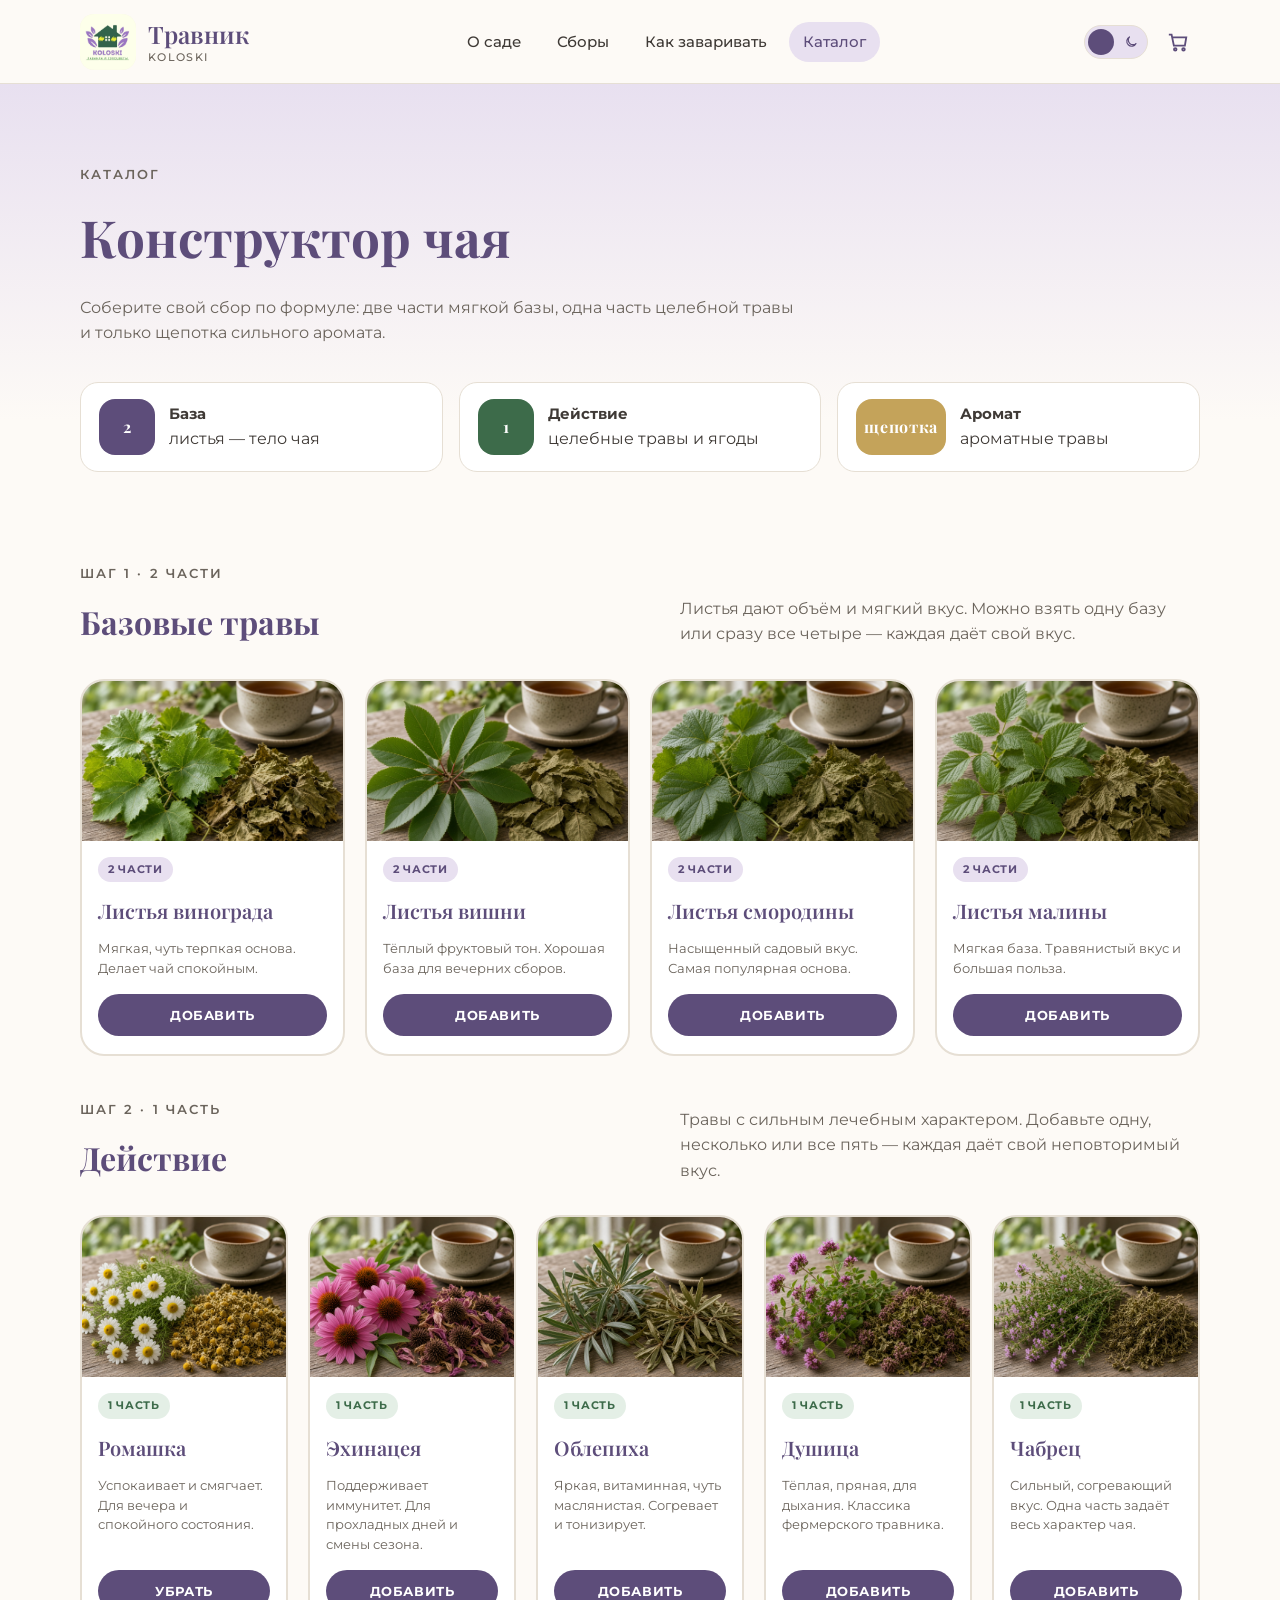
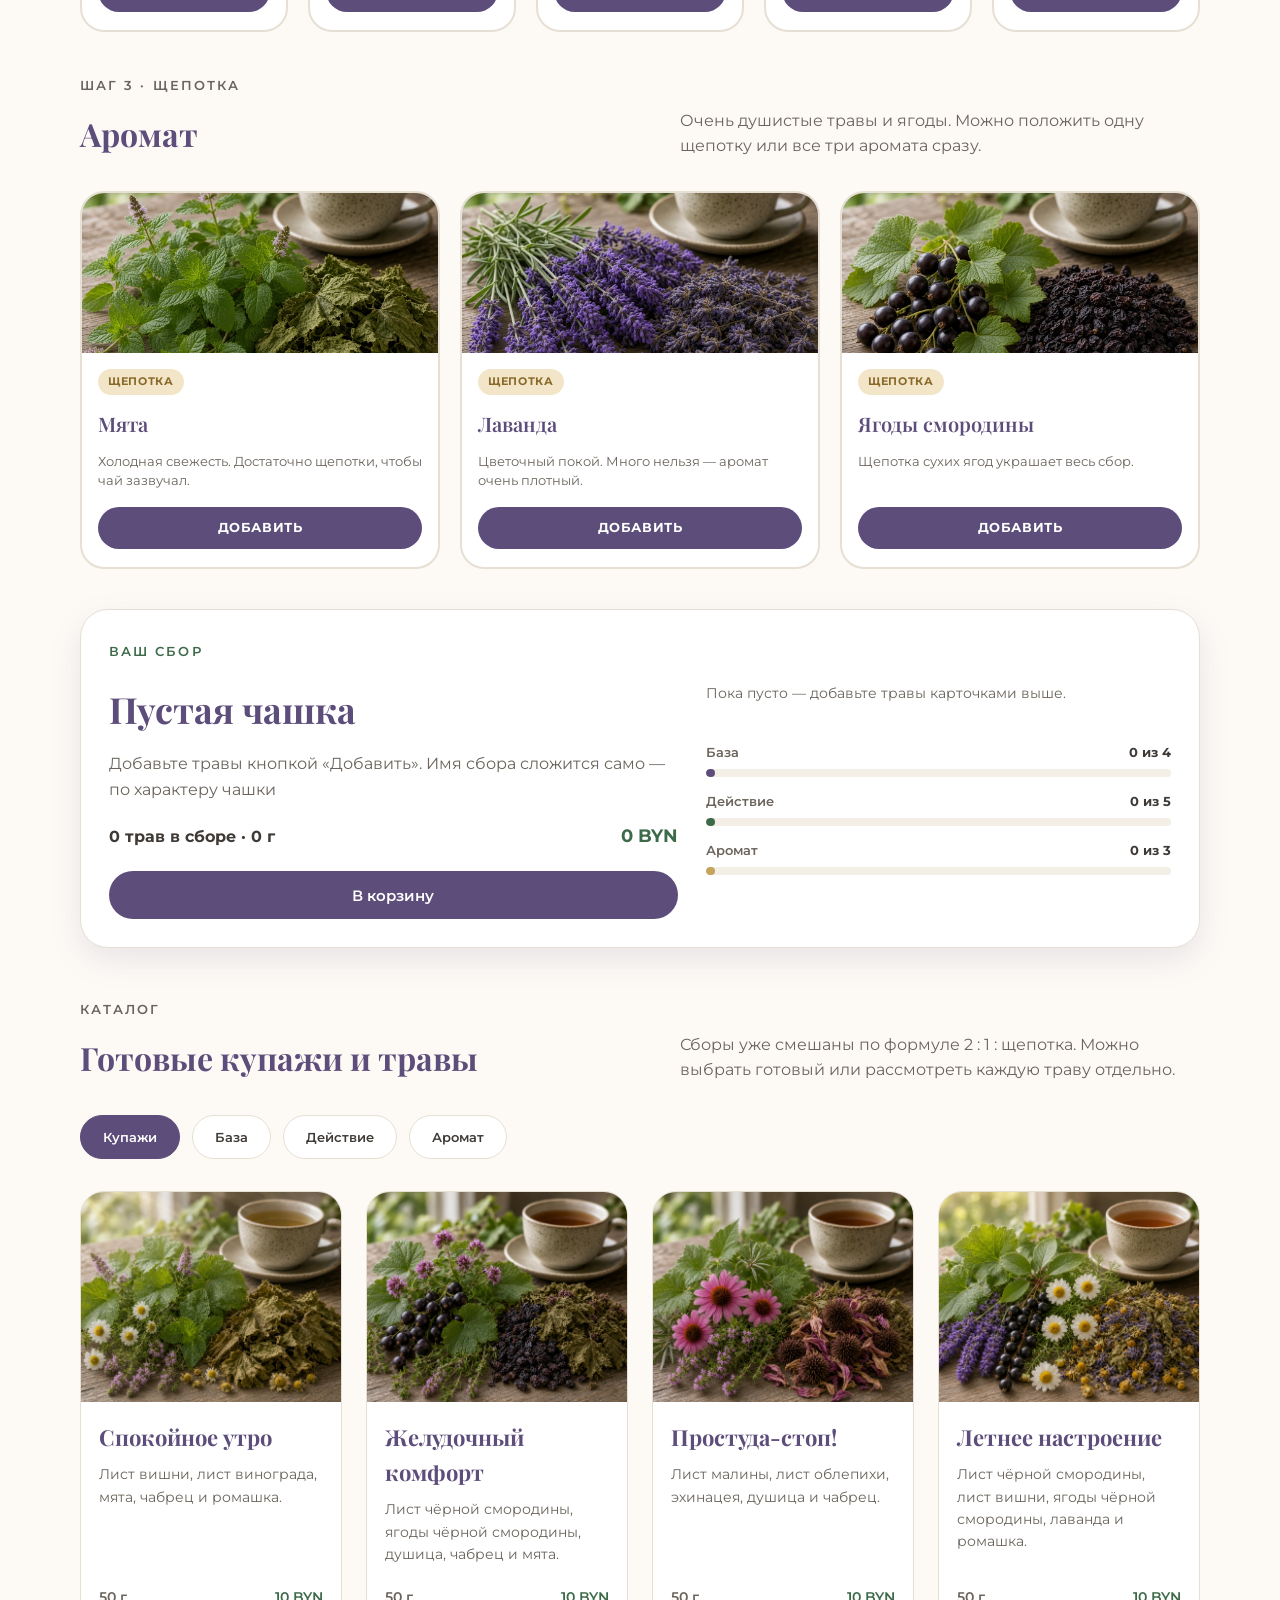
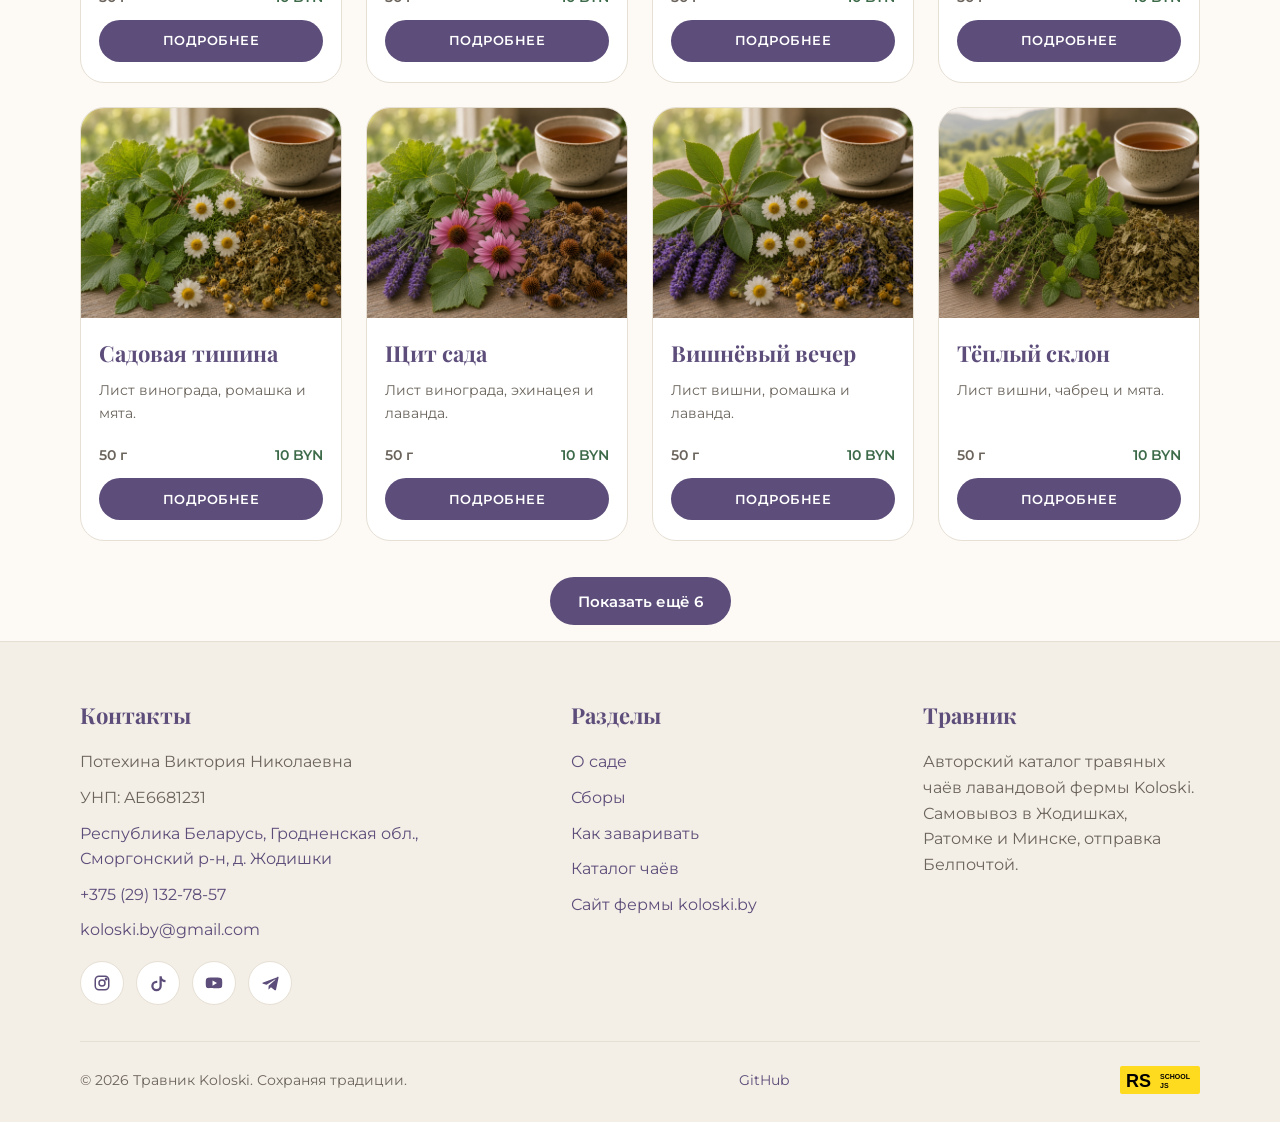
==== commit 149b0d4b: "feat: add modal" ====
--- a/catalog.html
+++ b/catalog.html
@@ -292,6 +292,41 @@
             </div>
         </section>
     </main>
+    <div class="modal" id="product-modal" hidden>
+        <div class="modal-backdrop"></div>
+        <div class="modal-window" role="dialog" aria-modal="true" aria-labelledby="modal-title">
+            <button class="modal-close" type="button" aria-label="Закрыть">×</button>
+            <img class="modal-image" id="modal-image" alt="">
+            <div class="modal-body">
+                <div class="modal-heading">
+                    <p class="eyebrow" id="modal-eyebrow">Каталог</p>
+                    <h2 id="modal-title"></h2>
+                </div>
+                <p class="modal-text" id="modal-text"></p>
+                <div class="modal-options">
+                    <fieldset class="modal-option">
+                        <legend>Вес пачки</legend>
+                        <div class="modal-choices" id="modal-weight">
+                            <button class="modal-choice" type="button" data-weight="50" aria-pressed="false">50 г</button>
+                            <button class="modal-choice" type="button" data-weight="100" aria-pressed="false">100 г</button>
+                        </div>
+                    </fieldset>
+                    <fieldset class="modal-option">
+                        <legend>Заварка</legend>
+                        <div class="modal-choices" id="modal-brew">
+                            <button class="modal-choice" type="button" data-brew="cup" aria-pressed="false">На чашку</button>
+                            <button class="modal-choice" type="button" data-brew="teapot" aria-pressed="false">На чайник</button>
+                        </div>
+                    </fieldset>
+                </div>
+                <p class="modal-brew" id="modal-brew-text"></p>
+                <div class="modal-footer">
+                    <span class="modal-price" id="modal-price"></span>
+                    <button class="btn btn-primary modal-cart" type="button" id="modal-cart">В корзину</button>
+                </div>
+            </div>
+        </div>
+    </div>
     <footer class="footer">
         <div class="container">
             <div class="footer-grid">
--- a/css/style.css
+++ b/css/style.css
@@ -22,7 +22,10 @@
     -webkit-tap-highlight-color: transparent;
 }
 
-html:has(body.menu-open) {
+html:has(body.menu-open),
+body.menu-open,
+html.modal-open,
+body.modal-open {
     overflow: hidden;
 }
 
@@ -32,7 +35,6 @@
     right: 0;
     width: 100%;
     padding-top: 5.25rem;
-    overflow: hidden;
 }
 
 body.menu-open .header {
@@ -1120,8 +1122,7 @@
     margin: 2.25rem auto 0;
 }
 
-.catalog-more[hidden],
-.product-card[hidden] {
+.catalog-more[hidden] {
     display: none;
 }
 
@@ -1138,6 +1139,7 @@
     border: 0.0625rem solid #e6dfd4;
     border-radius: 1.5rem;
     overflow: hidden;
+    cursor: pointer;
     transition: transform 0.3s ease, box-shadow 0.3s ease, border-color 0.3s ease;
 }
 
@@ -1200,6 +1202,176 @@
     text-transform: uppercase;
 }
 
+.modal {
+    position: fixed;
+    inset: 0;
+    z-index: 60;
+    display: grid;
+    place-items: center;
+    padding: 1.5rem;
+    overflow: hidden;
+}
+
+.modal[hidden] {
+    display: none;
+}
+
+.modal-backdrop {
+    position: absolute;
+    inset: 0;
+    background: rgba(32, 24, 38, 0.55);
+}
+
+.modal-window {
+    position: relative;
+    z-index: 1;
+    display: grid;
+    grid-template-columns: 18rem minmax(0, 1fr);
+    width: min(52rem, 100%);
+    max-height: calc(100vh - 3rem);
+    overflow: auto;
+    overscroll-behavior: contain;
+    background: #ffffff;
+    border: 0.0625rem solid #e6dfd4;
+    border-radius: 1.5rem;
+    box-shadow: 0 1.25rem 3rem rgba(32, 24, 38, 0.28);
+}
+
+.modal-close {
+    position: absolute;
+    top: 0.75rem;
+    right: 0.75rem;
+    z-index: 2;
+    width: 2.5rem;
+    height: 2.5rem;
+    border-radius: 0.75rem;
+    background: #fdfaf6;
+    color: #5d4d7a;
+    font-size: 1.75rem;
+    line-height: 1;
+    box-shadow: 0 0.25rem 0.75rem rgba(32, 24, 38, 0.16);
+}
+
+.modal-close:hover {
+    background: #e8e0f0;
+}
+
+.modal-image {
+    width: 100%;
+    height: 100%;
+    min-height: 16rem;
+    object-fit: cover;
+}
+
+.modal-body {
+    display: flex;
+    flex-direction: column;
+    gap: 1rem;
+    padding: 1.5rem;
+    min-width: 0;
+}
+
+.modal-heading {
+    padding-right: 2.5rem;
+}
+
+.modal-body h2 {
+    font-family: "Playfair Display", "Times New Roman", serif;
+    font-size: clamp(1.5rem, 3vw, 2rem);
+    font-weight: 600;
+    line-height: 1.2;
+    color: #5d4d7a;
+}
+
+.modal-text {
+    color: #6b645c;
+    font-size: 0.9375rem;
+}
+
+.modal-options {
+    display: grid;
+    gap: 1rem;
+}
+
+.modal-option {
+    margin: 0;
+    padding: 0;
+    border: 0;
+    min-width: 0;
+}
+
+.modal-option legend {
+    padding: 0;
+    margin-bottom: 0.5rem;
+    font-size: 0.8125rem;
+    font-weight: 600;
+    letter-spacing: 0.08em;
+    text-transform: uppercase;
+    color: #3d6b4a;
+}
+
+.modal-choices {
+    display: flex;
+    flex-wrap: wrap;
+    gap: 0.5rem;
+}
+
+.modal-choice {
+    flex: 1 1 7rem;
+    min-height: 2.75rem;
+    padding: 0.5rem 0.875rem;
+    border-radius: 100rem;
+    border: 0.0625rem solid #e6dfd4;
+    background: #ffffff;
+    color: #3f3a36;
+    font-weight: 600;
+    transition: background-color 0.3s ease, color 0.3s ease, border-color 0.3s ease;
+}
+
+.modal-choice:hover {
+    border-color: #5d4d7a;
+    color: #5d4d7a;
+}
+
+.modal-choice.is-active {
+    background: #5d4d7a;
+    border-color: #5d4d7a;
+    color: #ffffff;
+}
+
+.modal-choice.is-active:hover {
+    background: #4a3c64;
+    border-color: #4a3c64;
+    color: #ffffff;
+}
+
+.modal-brew {
+    margin: 0;
+    padding: 0.875rem 1rem;
+    border-radius: 1rem;
+    background: #f3eee6;
+    color: #3f3a36;
+    font-size: 0.875rem;
+}
+
+.modal-footer {
+    display: flex;
+    align-items: center;
+    justify-content: space-between;
+    gap: 1rem;
+    margin-top: auto;
+}
+
+.modal-price {
+    font-size: 1.5rem;
+    font-weight: 700;
+    color: #3d6b4a;
+}
+
+.modal-cart {
+    min-width: 9rem;
+}
+
 .footer {
     background: #f3eee6;
     border-top: 0.0625rem solid #e6dfd4;
@@ -1256,10 +1428,6 @@
     background: #5d4d7a;
     color: #fff;
     opacity: 1;
-}
-
-[data-theme="dark"] .socials a:hover {
-    color: #1a1520;
 }
 
 .footer-bottom {
@@ -1378,6 +1546,24 @@
         padding: 2rem 1.5rem;
     }
 
+    .modal {
+        padding: 1rem;
+    }
+
+    .modal-window {
+        grid-template-columns: 1fr;
+        max-height: calc(100vh - 2rem);
+    }
+
+    .modal-image {
+        height: 12rem;
+        min-height: 0;
+    }
+
+    .modal-heading {
+        padding-right: 0;
+    }
+
     .about-stats,
     .footer-bottom {
         grid-template-columns: 1fr;
@@ -1446,6 +1632,31 @@
 
     .hero-content {
         padding: 1.5rem 1rem;
+    }
+
+    .modal {
+        padding: 0.625rem;
+    }
+
+    .modal-body {
+        padding: 1rem;
+    }
+
+    .modal-image {
+        height: 9.5rem;
+    }
+
+    .modal-footer {
+        flex-direction: column;
+        align-items: stretch;
+    }
+
+    .modal-price {
+        text-align: center;
+    }
+
+    .modal-cart {
+        width: 100%;
     }
 }
 
@@ -1491,7 +1702,10 @@
 [data-theme="dark"] .catalog-tab:hover,
 [data-theme="dark"] .product-card h3,
 [data-theme="dark"] .footer-title,
-[data-theme="dark"] .socials a {
+[data-theme="dark"] .socials a,
+[data-theme="dark"] .modal-body h2,
+[data-theme="dark"] .modal-close,
+[data-theme="dark"] .modal-choice:hover {
     color: #c4b0dc;
 }
 
@@ -1504,7 +1718,9 @@
 [data-theme="dark"] .section-alt,
 [data-theme="dark"] .blend-ratio span,
 [data-theme="dark"] .blend-bar,
-[data-theme="dark"] .footer {
+[data-theme="dark"] .footer,
+[data-theme="dark"] .modal-brew,
+[data-theme="dark"] .modal-choice {
     background: #241e2e;
 }
 
@@ -1518,7 +1734,9 @@
 [data-theme="dark"] .cart,
 [data-theme="dark"] .catalog-tab,
 [data-theme="dark"] .product-card,
-[data-theme="dark"] .socials a {
+[data-theme="dark"] .socials a,
+[data-theme="dark"] .modal-window,
+[data-theme="dark"] .modal-close {
     background: #2c2438;
 }
 
@@ -1542,7 +1760,10 @@
 [data-theme="dark"] .product-card-weight,
 [data-theme="dark"] .footer p,
 [data-theme="dark"] .footer address,
-[data-theme="dark"] .footer-bottom {
+[data-theme="dark"] .footer-bottom,
+[data-theme="dark"] .modal-text,
+[data-theme="dark"] .modal-brew,
+[data-theme="dark"] .modal-choice {
     color: #c4b8c9;
 }
 
@@ -1562,7 +1783,9 @@
 [data-theme="dark"] .footer,
 [data-theme="dark"] .footer-bottom,
 [data-theme="dark"] .theme-toggle,
-[data-theme="dark"] .cart-telegram {
+[data-theme="dark"] .cart-telegram,
+[data-theme="dark"] .modal-window,
+[data-theme="dark"] .modal-choice {
     border-color: #3d3450;
 }
 
@@ -1572,7 +1795,9 @@
 [data-theme="dark"] .blend-chip-action,
 [data-theme="dark"] .blend-result-price,
 [data-theme="dark"] .cart-total b,
-[data-theme="dark"] .product-card-price {
+[data-theme="dark"] .product-card-price,
+[data-theme="dark"] .modal-option legend,
+[data-theme="dark"] .modal-price {
     color: #8fbf8a;
 }
 
@@ -1597,7 +1822,8 @@
 [data-theme="dark"] .blend-chip-base,
 [data-theme="dark"] .cart-close:hover,
 [data-theme="dark"] .cart-remove:hover,
-[data-theme="dark"] .cart-telegram:hover {
+[data-theme="dark"] .cart-telegram:hover,
+[data-theme="dark"] .modal-close:hover {
     background: #3a3148;
 }
 
@@ -1606,11 +1832,16 @@
 [data-theme="dark"] .formula-num,
 [data-theme="dark"] .herb-card-add,
 [data-theme="dark"] .slider-dot:hover,
-[data-theme="dark"] .slider-arrow:hover {
+[data-theme="dark"] .slider-arrow:hover,
+[data-theme="dark"] .modal-choice.is-active,
+[data-theme="dark"] .modal-choice.is-active:hover {
     background: #c4b0dc;
 }
 
-[data-theme="dark"] .herb-card-add {
+[data-theme="dark"] .herb-card-add,
+[data-theme="dark"] .socials a:hover,
+[data-theme="dark"] .modal-choice.is-active,
+[data-theme="dark"] .modal-choice.is-active:hover {
     color: #1a1520;
 }
 
@@ -1620,7 +1851,10 @@
 }
 
 [data-theme="dark"] .catalog-tab:hover,
-[data-theme="dark"] .slider-arrow:hover {
+[data-theme="dark"] .slider-arrow:hover,
+[data-theme="dark"] .modal-choice:hover,
+[data-theme="dark"] .modal-choice.is-active,
+[data-theme="dark"] .modal-choice.is-active:hover {
     border-color: #c4b0dc;
 }
 
@@ -1647,3 +1881,11 @@
 [data-theme="dark"] .slider-dot {
     background: #3d3450;
 }
+
+[data-theme="dark"] .modal-backdrop {
+    background: rgba(8, 6, 12, 0.72);
+}
+
+[data-theme="dark"] .modal-window {
+    box-shadow: 0 1.25rem 3rem rgba(0, 0, 0, 0.45);
+}
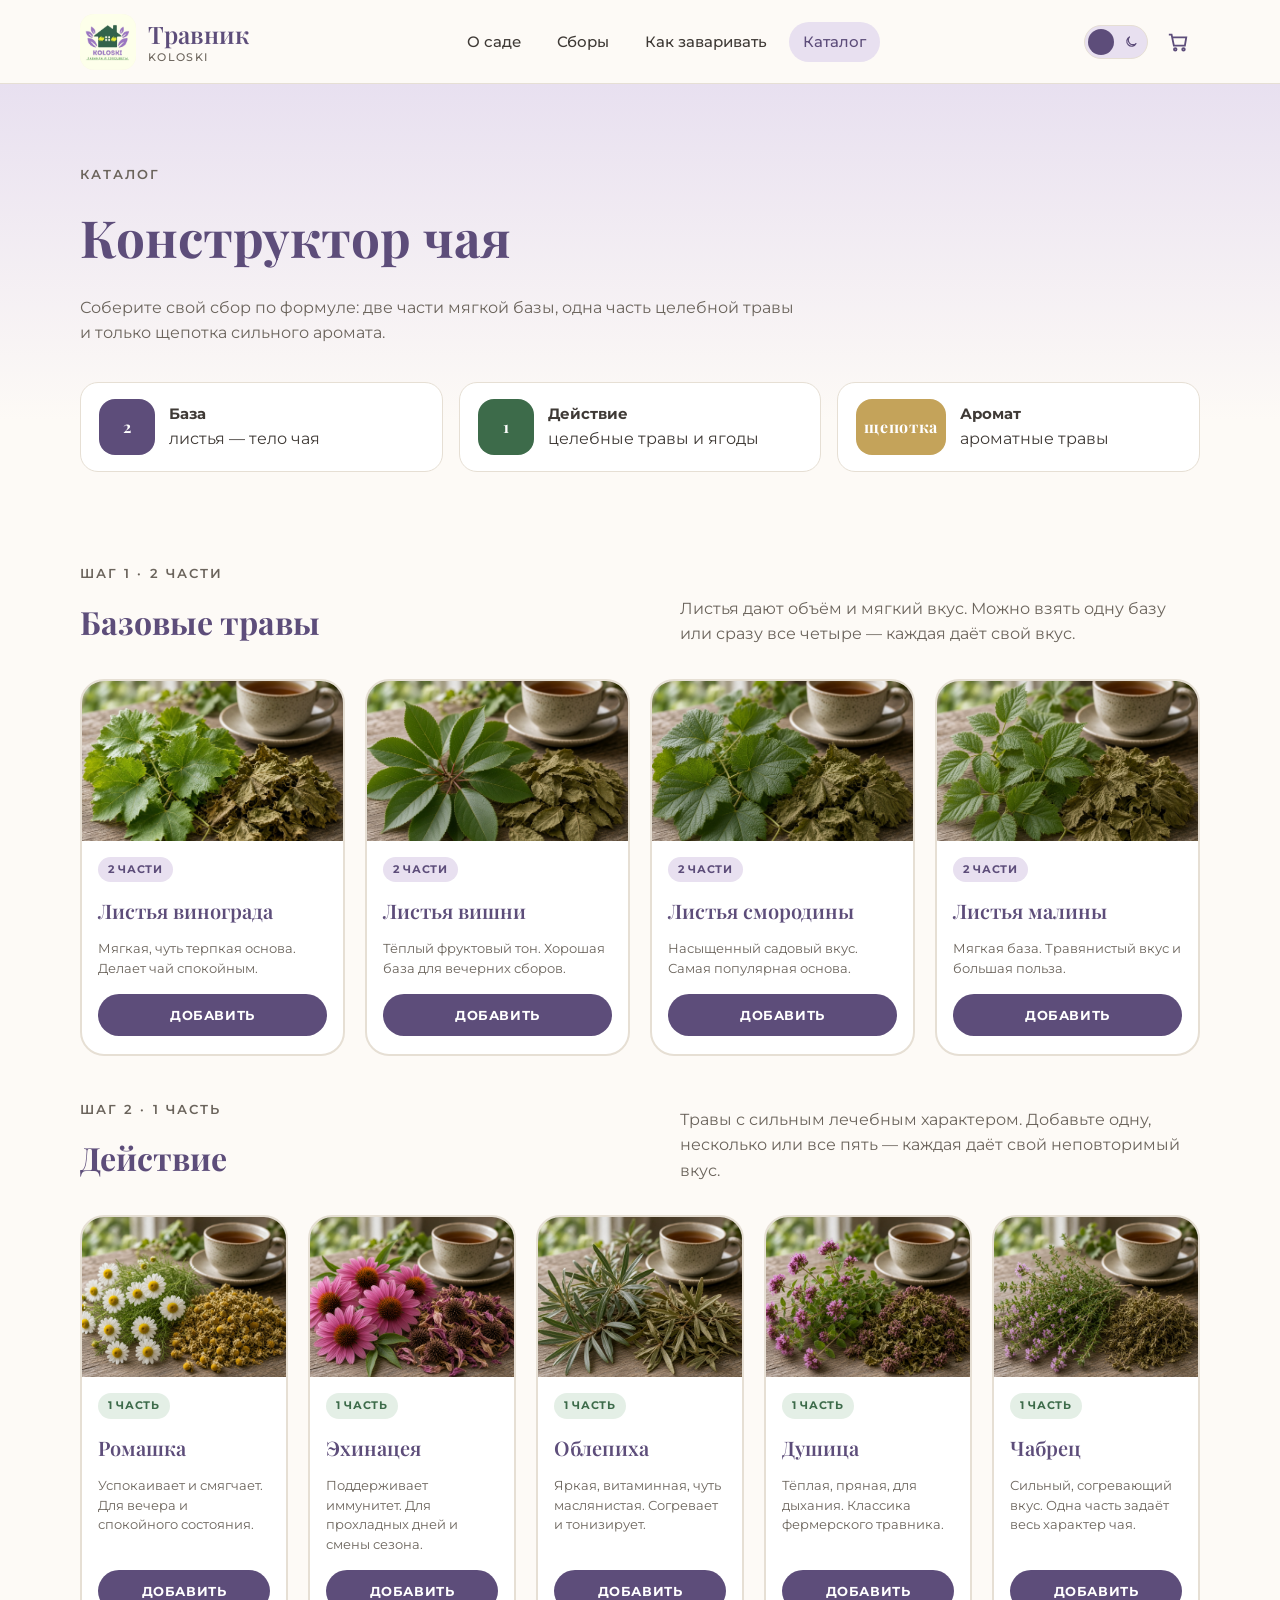
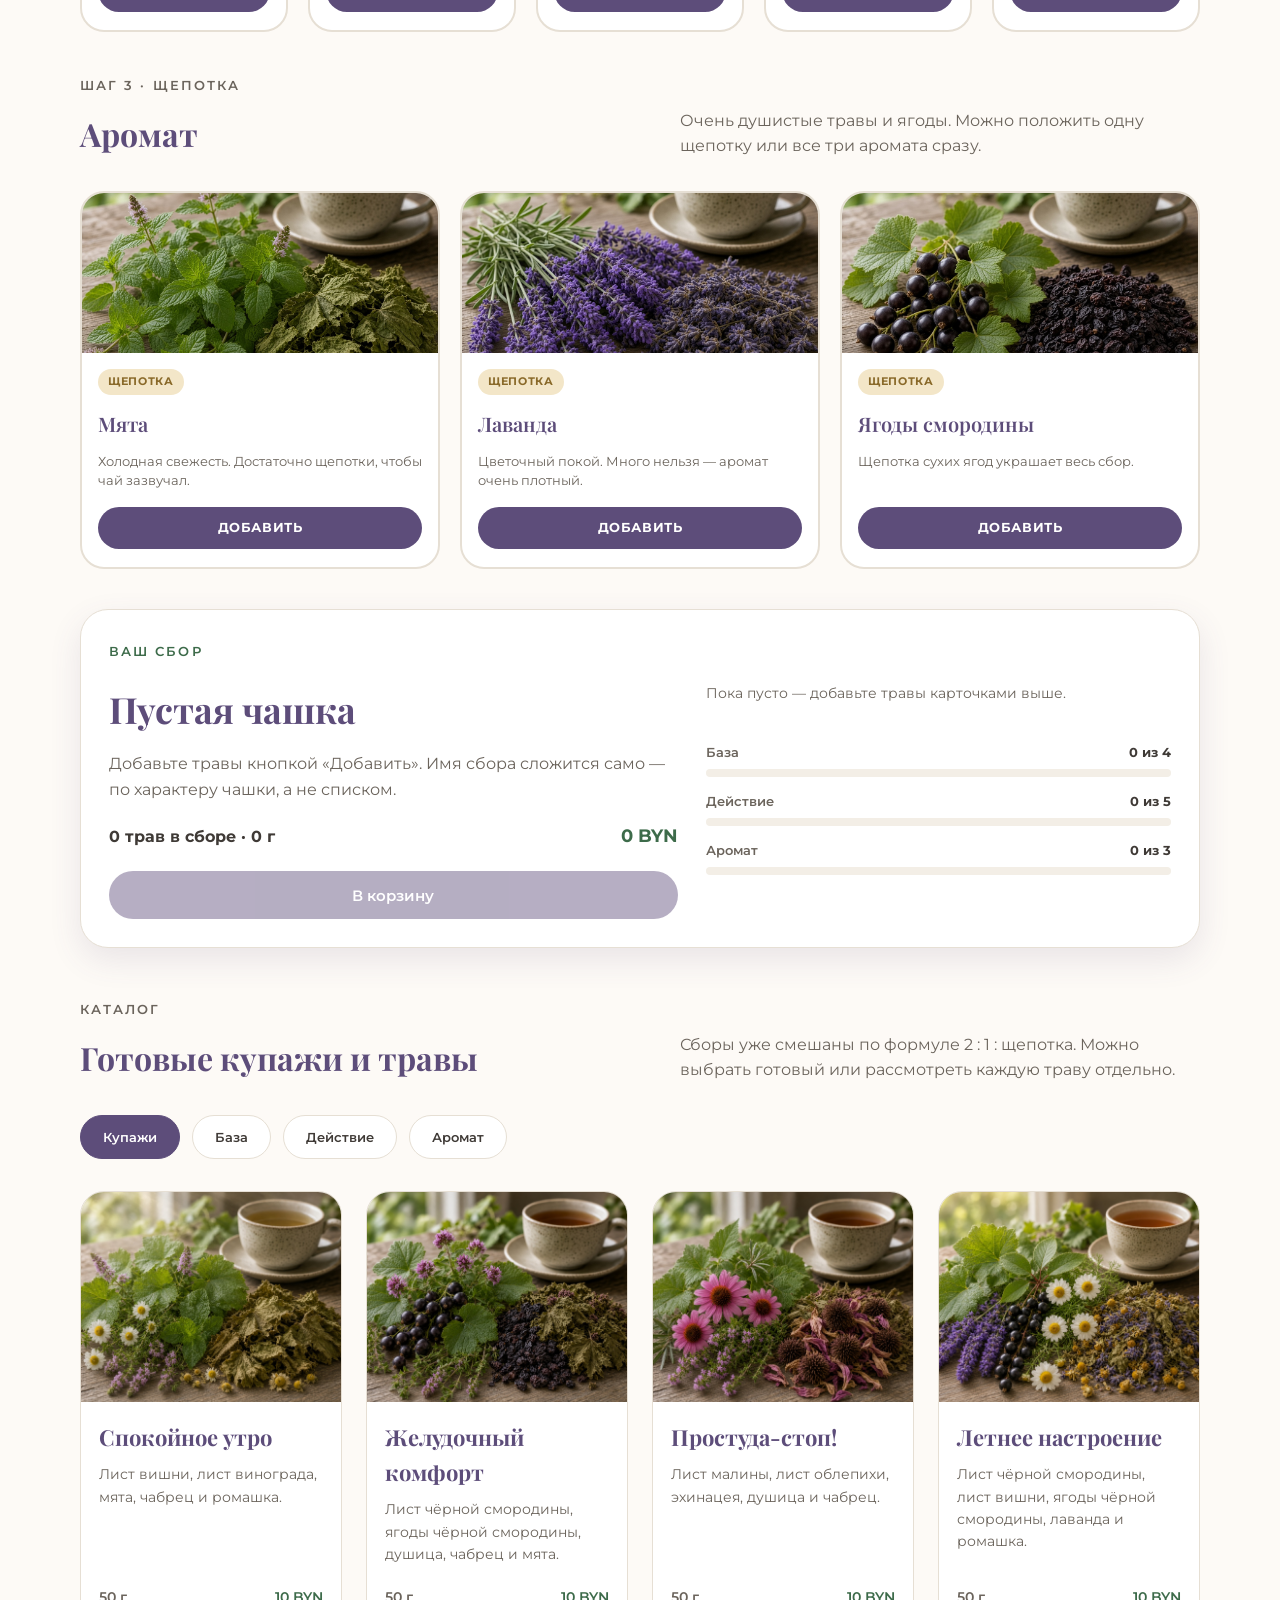
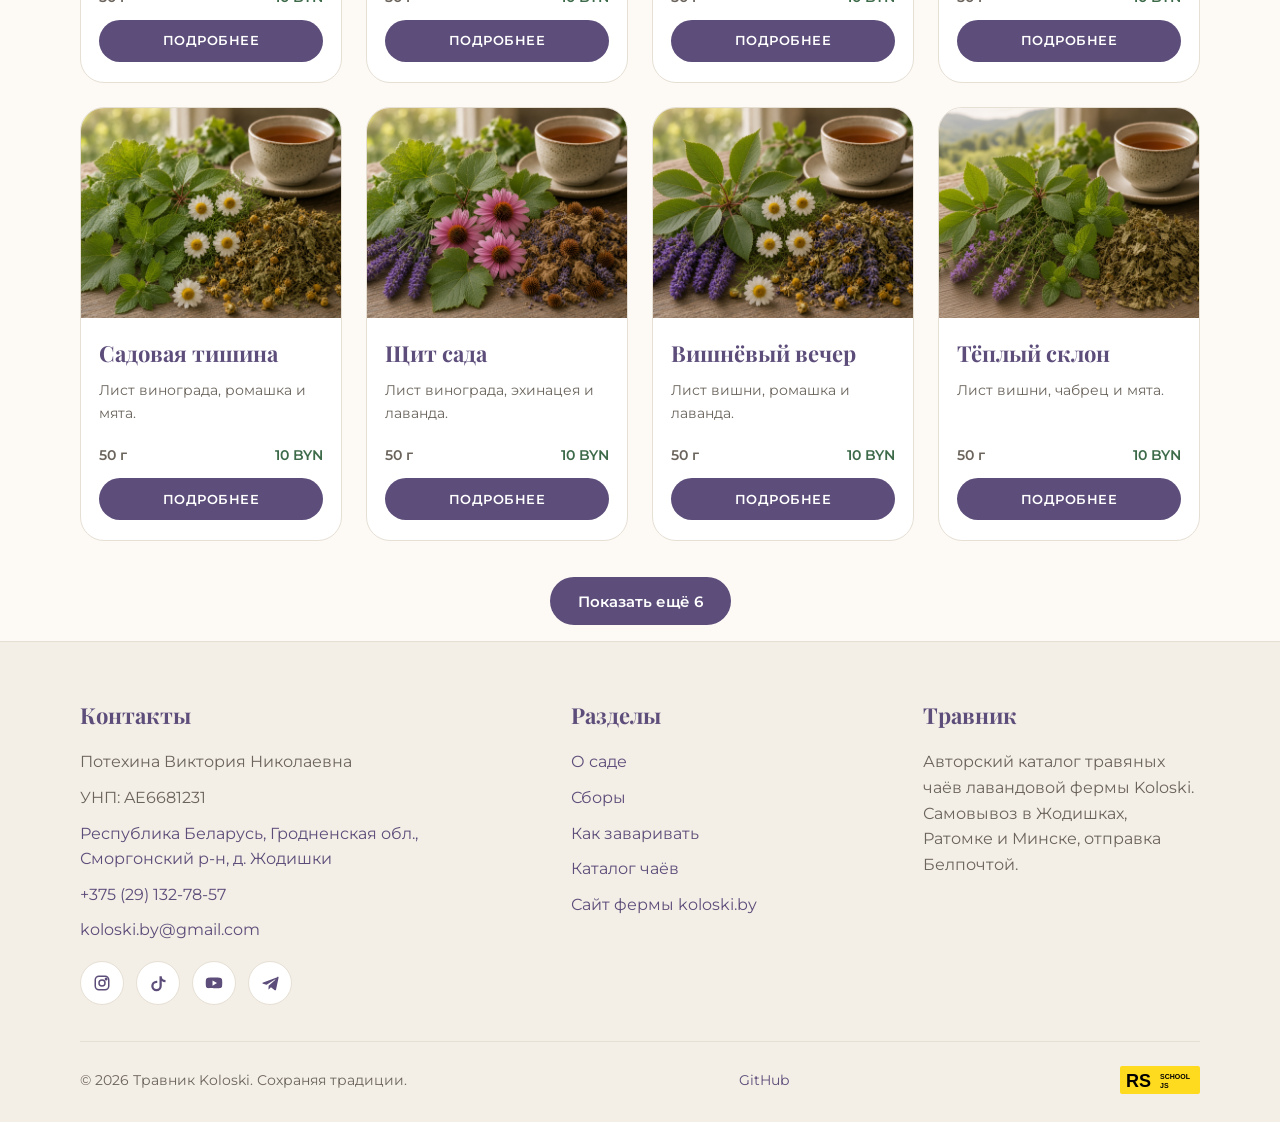
==== commit d23e39cd: "feat: add constructor" ====
--- a/catalog.html
+++ b/catalog.html
@@ -246,12 +246,10 @@
                         <div>
                             <p class="eyebrow">Ваш сбор</p>
                             <h2 id="blend-title">Пустая чашка</h2>
-                            <p class="blend-result-recipe" id="blend-recipe">
-                                Добавьте травы кнопкой «Добавить». Имя сбора сложится само — по характеру чашки
-                            </p>
+                            <p class="blend-result-recipe" id="blend-recipe"></p>
                             <div class="blend-result-meta">
-                                <span id="blend-count">0 трав в сборе · 0 г</span>
-                                <span class="blend-result-price" id="blend-price">0 BYN</span>
+                                <span id="blend-count"></span>
+                                <span class="blend-result-price" id="blend-price"></span>
                             </div>
                             <button class="btn btn-primary blend-result-cart" type="button" id="blend-cart">В корзину</button>
                         </div>
@@ -296,7 +294,7 @@
         <div class="modal-backdrop"></div>
         <div class="modal-window" role="dialog" aria-modal="true" aria-labelledby="modal-title">
             <button class="modal-close" type="button" aria-label="Закрыть">×</button>
-            <img class="modal-image" id="modal-image" alt="">
+            <img class="modal-image" id="modal-image" src="" alt="">
             <div class="modal-body">
                 <div class="modal-heading">
                     <p class="eyebrow" id="modal-eyebrow">Каталог</p>
@@ -327,6 +325,26 @@
             </div>
         </div>
     </div>
+    <div class="cart-backdrop" id="cart-backdrop" hidden></div>
+    <aside class="cart" id="cart" aria-hidden="true" aria-labelledby="cart-title">
+        <div class="cart-head">
+            <h2 id="cart-title">Корзина</h2>
+            <button class="cart-close" type="button" aria-label="Закрыть корзину">×</button>
+        </div>
+        <ul class="cart-list" id="cart-list"></ul>
+        <p class="cart-empty" id="cart-empty">Пока пусто. Добавьте свой сбор или готовый купаж из каталога.</p>
+        <div class="cart-footer" id="cart-footer" hidden>
+            <div class="cart-total">
+                <span>Итого</span>
+                <b id="cart-total">0 BYN</b>
+            </div>
+            <p class="cart-hint">Самовывоз в Жодишках, Ратомке и Минске или Белпочта. Чтобы оформить заказ, позвоните или напишите в Telegram.</p>
+            <a class="btn btn-primary" href="tel:+375291327857">Позвонить</a>
+            <a class="cart-telegram" href="https://t.me/viktoryia_po" target="_blank" rel="noopener noreferrer">Написать в Telegram</a>
+        </div>
+    </aside>
+    <p class="visually-hidden" id="cart-status" role="status" aria-live="polite"></p>
+
     <footer class="footer">
         <div class="container">
             <div class="footer-grid">
--- a/css/style.css
+++ b/css/style.css
@@ -25,7 +25,8 @@
 html:has(body.menu-open),
 body.menu-open,
 html.modal-open,
-body.modal-open {
+body.modal-open,
+body.cart-open {
     overflow: hidden;
 }
 
@@ -206,6 +207,17 @@
     line-height: 1.125rem;
     text-align: center;
 }
+
+.cart-toggle.is-pulse {
+    animation: cart-pulse 0.45s ease;
+}
+
+@keyframes cart-pulse {
+    50% {
+        transform: scale(1.12);
+    }
+}
+
 .theme-toggle {
     width: 4rem;
     height: 2.125rem;
@@ -818,6 +830,28 @@
     transform: translateY(-0.375rem);
     box-shadow: 0 0.75rem 2rem rgba(93, 77, 122, 0.12);
     border-color: #e8e0f0;
+}
+
+.herb-card.is-selected {
+    border-color: #5d4d7a;
+    box-shadow: 0 0.75rem 2rem rgba(93, 77, 122, 0.12);
+}
+
+.herb-card.is-selected::after {
+    content: "✓";
+    position: absolute;
+    top: 0.75rem;
+    right: 0.75rem;
+    z-index: 2;
+    width: 2rem;
+    height: 2rem;
+    border-radius: 50%;
+    display: grid;
+    place-items: center;
+    background: #5d4d7a;
+    color: #fff;
+    font-size: 1rem;
+    font-weight: 700;
 }
 
 .herb-card img {
@@ -1092,6 +1126,210 @@
     flex-wrap: wrap;
     gap: 0.75rem;
     margin-bottom: 2rem;
+}
+
+.cart-backdrop {
+    position: fixed;
+    inset: 0;
+    z-index: 35;
+    background: rgba(32, 24, 38, 0.4);
+}
+
+.cart {
+    position: fixed;
+    display: flex;
+    flex-direction: column;
+    top: 0;
+    right: 0;
+    z-index: 40;
+    width: min(26.25rem, 100%);
+    height: 100%;
+    background: #ffffff;
+    border-left: 0.0625rem solid #e6dfd4;
+    box-shadow: 0 0.75rem 2rem rgba(93, 77, 122, 0.12);
+    transform: translateX(100%);
+    visibility: hidden;
+    pointer-events: none;
+    transition: transform 0.35s ease, visibility 0s linear 0.35s;
+}
+
+.cart.is-open {
+    transform: translateX(0);
+    visibility: visible;
+    pointer-events: auto;
+    transition: transform 0.35s ease, visibility 0s;
+}
+
+.cart-head {
+    display: flex;
+    align-items: center;
+    justify-content: space-between;
+    gap: 1rem;
+    padding: 1.25rem 1.5rem;
+    border-bottom: 0.0625rem solid #e6dfd4;
+}
+
+.cart-head h2 {
+    margin: 0;
+    font-family: "Playfair Display", "Times New Roman", serif;
+    font-size: 1.75rem;
+    color: #5d4d7a;
+}
+
+.cart-close {
+    width: 2.5rem;
+    height: 2.5rem;
+    border-radius: 0.75rem;
+    font-size: 1.75rem;
+    line-height: 1;
+    color: #5d4d7a;
+}
+
+.cart-close:hover {
+    background: #e8e0f0;
+}
+
+.cart-list {
+    display: grid;
+    flex-grow: 1;
+    align-content: start;
+    list-style: none;
+    gap: 0.875rem;
+    margin: 0;
+    padding: 1rem 1.5rem;
+    overflow: auto;
+}
+
+.cart-empty {
+    margin: 0;
+    padding: 2rem 1.5rem;
+    color: #6b645c;
+}
+
+.cart-item {
+    display: grid;
+    grid-template-columns: 4rem 1fr auto;
+    gap: 0.75rem;
+    align-items: center;
+}
+
+.cart-item img {
+    width: 4rem;
+    height: 4rem;
+    object-fit: cover;
+    border-radius: 0.875rem;
+}
+
+.cart-item b {
+    display: block;
+    font-size: 0.9375rem;
+    color: #5d4d7a;
+}
+
+.cart-item span {
+    display: block;
+    color: #6b645c;
+    font-size: 0.8125rem;
+}
+
+.cart-qty {
+    display: inline-flex;
+    align-items: center;
+    gap: 0.25rem;
+    margin-top: 0.5rem;
+}
+
+.cart-qty button {
+    width: 1.75rem;
+    height: 1.75rem;
+    border-radius: 0.5rem;
+    background: #f3eee6;
+    color: #5d4d7a;
+    font-weight: 700;
+}
+
+.cart-qty button:hover:not(:disabled) {
+    background: #e8e0f0;
+}
+
+.cart-qty button:disabled {
+    opacity: 0.4;
+    cursor: default;
+}
+
+.cart-qty span {
+    display: inline-block;
+    min-width: 1.2em;
+    text-align: center;
+    color: #3f3a36;
+    font-weight: 700;
+}
+
+.cart-remove {
+    width: 2rem;
+    height: 2rem;
+    border-radius: 50%;
+    color: #6b645c;
+    font-size: 1.25rem;
+    align-self: start;
+}
+
+.cart-remove:hover {
+    background: #e8e0f0;
+    color: #5d4d7a;
+}
+
+.cart-footer {
+    display: grid;
+    gap: 0.75rem;
+    padding: 1.25rem 1.5rem 1.75rem;
+    border-top: 0.0625rem solid #e6dfd4;
+}
+
+.cart-total {
+    display: flex;
+    justify-content: space-between;
+    align-items: center;
+    font-weight: 700;
+}
+
+.cart-total b {
+    color: #3d6b4a;
+    font-size: 1.25rem;
+}
+
+.cart-hint {
+    margin: 0;
+    color: #6b645c;
+    font-size: 0.8125rem;
+}
+
+.cart-telegram {
+    display: inline-flex;
+    align-items: center;
+    justify-content: center;
+    min-height: 3rem;
+    padding: 0.75rem 1.75rem;
+    border-radius: 100rem;
+    border: 0.0625rem solid #e6dfd4;
+    color: #5d4d7a;
+    font-weight: 600;
+}
+
+.cart-telegram:hover {
+    background: #e8e0f0;
+    color: #4a3c64;
+}
+
+@media (prefers-reduced-motion: reduce) {
+    .cart-toggle.is-pulse {
+        animation: none;
+    }
+
+    .cart,
+    .cart.is-open {
+        transition: none;
+    }
 }
 
 .catalog-tab {
@@ -1841,7 +2079,8 @@
 [data-theme="dark"] .herb-card-add,
 [data-theme="dark"] .socials a:hover,
 [data-theme="dark"] .modal-choice.is-active,
-[data-theme="dark"] .modal-choice.is-active:hover {
+[data-theme="dark"] .modal-choice.is-active:hover,
+[data-theme="dark"] .herb-card.is-selected::after {
     color: #1a1520;
 }
 
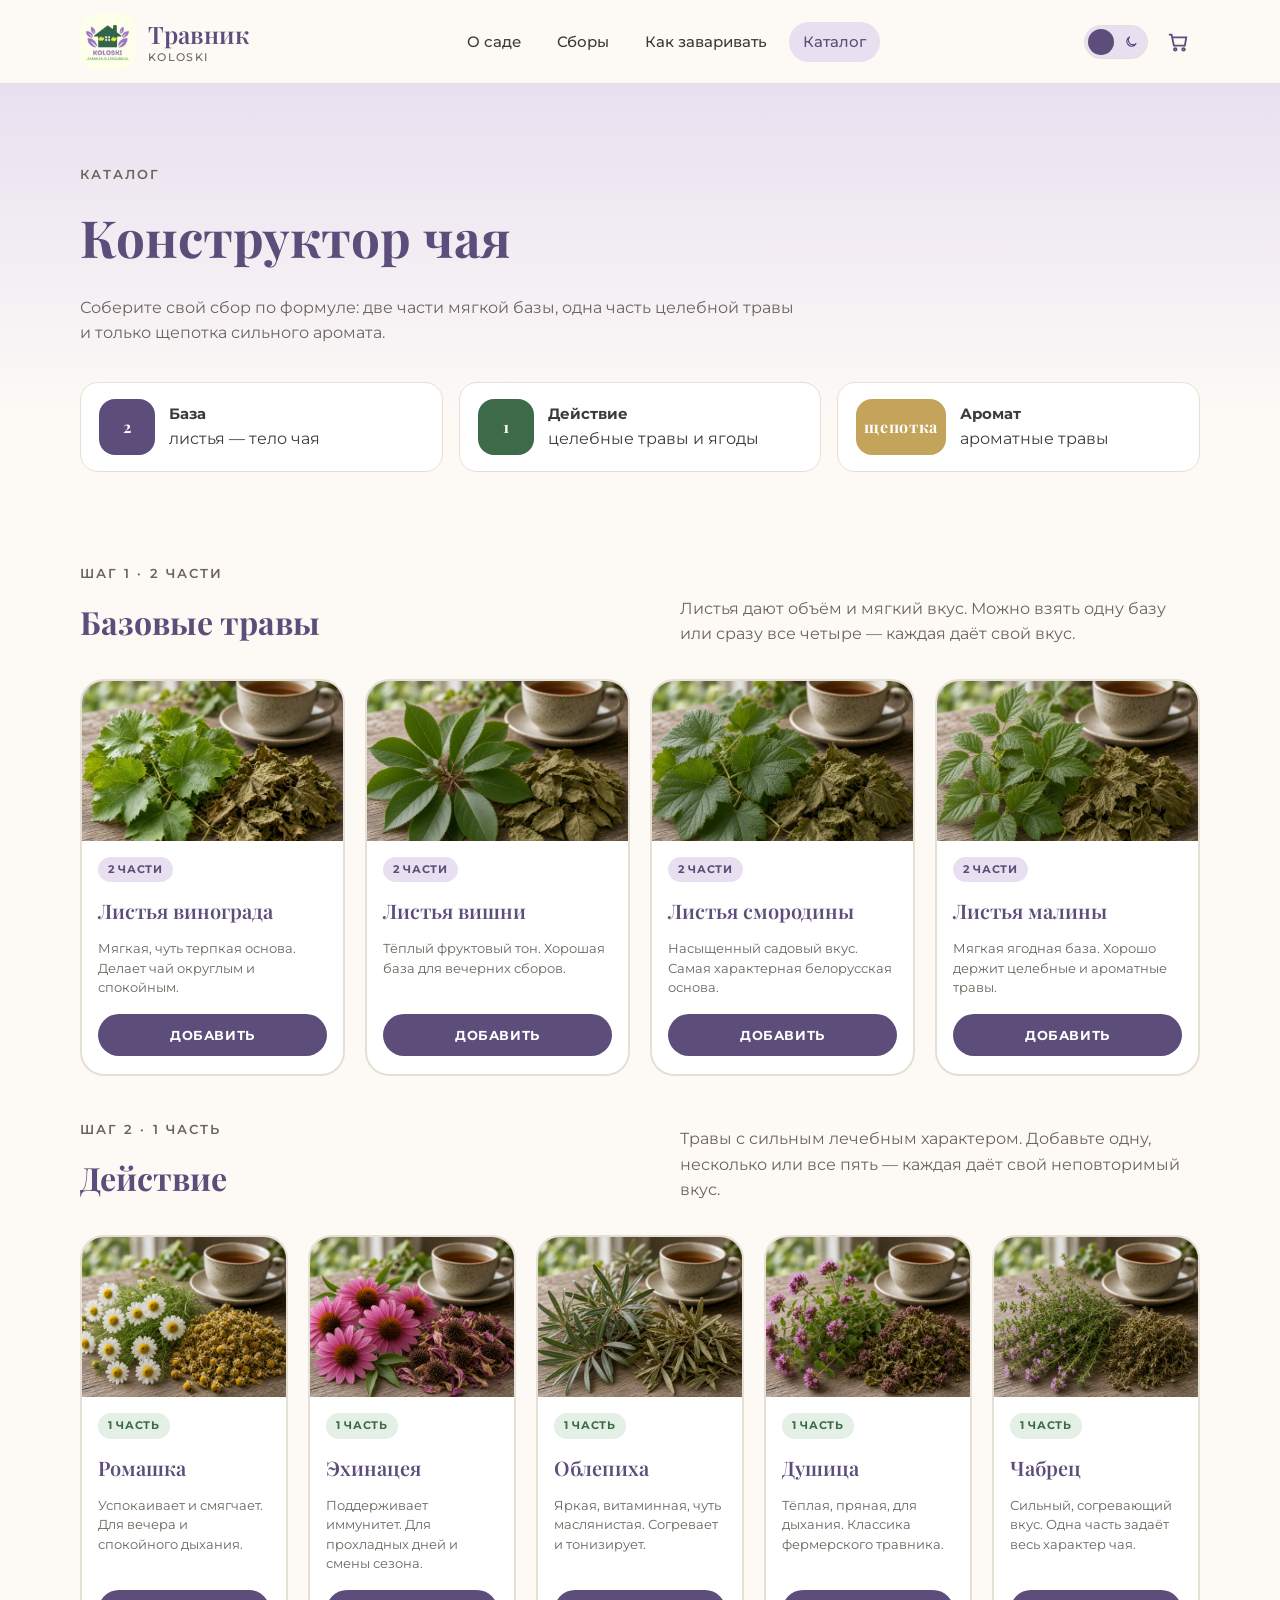
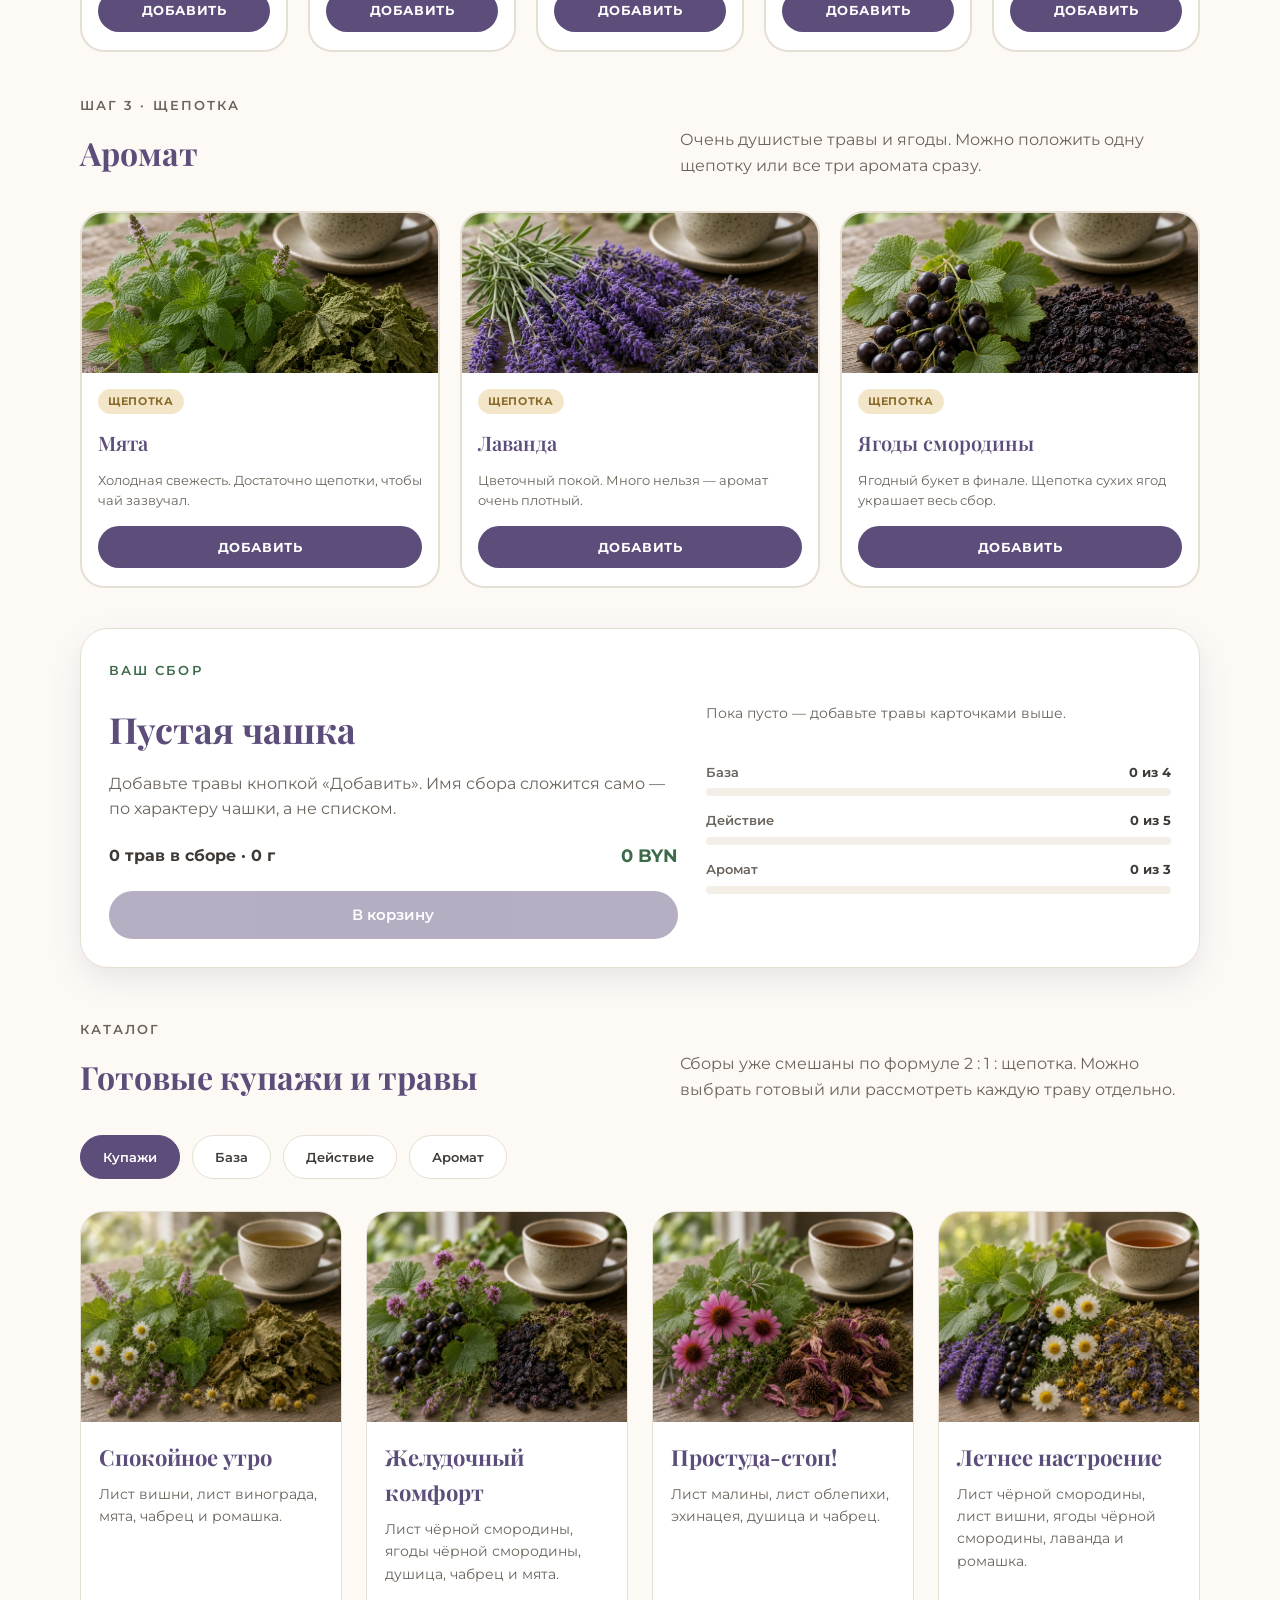
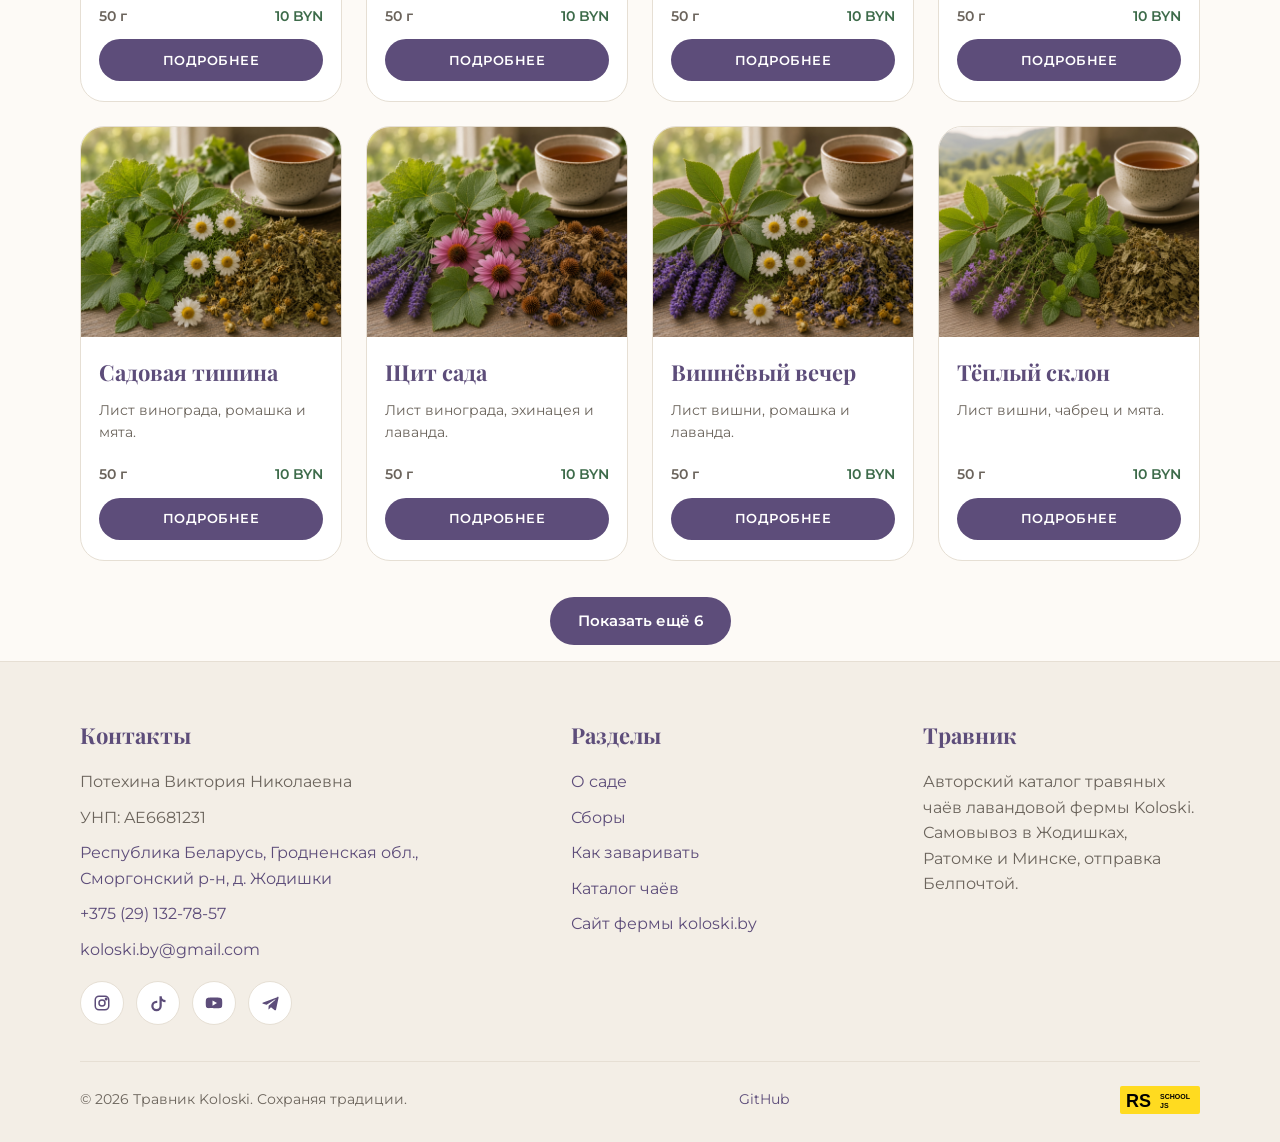
==== commit e74e7db6: "feat: add dynamic loading herb card" ====
--- a/catalog.html
+++ b/catalog.html
@@ -109,44 +109,7 @@
                             </div>
                             <p>Листья дают объём и мягкий вкус. Можно взять одну базу или сразу все четыре — каждая даёт свой вкус.</p>
                         </div>
-                        <div class="herb-grid herb-grid-base">
-                            <article class="herb-card" data-group="base" data-id="grape" data-name="Листья винограда" data-image="assets/images/grape-leaves.png">
-                                <img src="assets/images/grape-leaves.png" alt="Листья винограда с сада">
-                                <div class="herb-card-body">
-                                    <span class="herb-card-badge">2 части</span>
-                                    <h3 class="herb-card-title">Листья винограда</h3>
-                                    <p class="herb-card-text">Мягкая, чуть терпкая основа. Делает чай спокойным.</p>
-                                    <button class="herb-card-add" type="button" aria-pressed="false">Добавить</button>
-                                </div>
-                            </article>
-                            <article class="herb-card" data-group="base" data-id="cherry" data-name="Листья вишни" data-image="assets/images/cherry-leaves.png">
-                                <img src="assets/images/cherry-leaves.png" alt="Листья вишни для основы чая">
-                                <div class="herb-card-body">
-                                    <span class="herb-card-badge">2 части</span>
-                                    <h3 class="herb-card-title">Листья вишни</h3>
-                                    <p class="herb-card-text">Тёплый фруктовый тон. Хорошая база для вечерних сборов.</p>
-                                    <button class="herb-card-add" type="button" aria-pressed="false">Добавить</button>
-                                </div>
-                            </article>
-                            <article class="herb-card" data-group="base" data-id="currant-leaf" data-name="Листья смородины" data-image="assets/images/currant-leaves.png">
-                                <img src="assets/images/currant-leaves.png" alt="Листья чёрной смородины">
-                                <div class="herb-card-body">
-                                    <span class="herb-card-badge">2 части</span>
-                                    <h3 class="herb-card-title">Листья смородины</h3>
-                                    <p class="herb-card-text">Насыщенный садовый вкус. Самая популярная основа.</p>
-                                    <button class="herb-card-add" type="button" aria-pressed="false">Добавить</button>
-                                </div>
-                            </article>
-                            <article class="herb-card" data-group="base" data-id="raspberry-leaf" data-name="Листья малины" data-image="assets/images/raspberry-leaves.png">
-                                <img src="assets/images/raspberry-leaves.png" alt="Листья и ягоды малины">
-                                <div class="herb-card-body">
-                                    <span class="herb-card-badge">2 части</span>
-                                    <h3 class="herb-card-title">Листья малины</h3>
-                                    <p class="herb-card-text">Мягкая база. Травянистый вкус и большая польза.</p>
-                                    <button class="herb-card-add" type="button" aria-pressed="false">Добавить</button>
-                                </div>
-                            </article>
-                        </div>
+                        <div class="herb-grid herb-grid-base"></div>
                     </div>
                     <div class="constructor-step" id="action">
                         <div class="constructor-step-head">
@@ -156,53 +119,7 @@
                             </div>
                             <p>Травы с сильным лечебным характером. Добавьте одну, несколько или все пять — каждая даёт свой неповторимый вкус.</p>
                         </div>
-                        <div class="herb-grid herb-grid-action">
-                            <article class="herb-card" data-group="action" data-id="chamomile" data-name="Ромашка" data-image="assets/images/chamomile.png">
-                                <img src="assets/images/chamomile.png" alt="Свежие и сушёные цветки ромашки на фоне чашки">
-                                <div class="herb-card-body">
-                                    <span class="herb-card-badge badge-action">1 часть</span>
-                                    <h3 class="herb-card-title">Ромашка</h3>
-                                    <p class="herb-card-text">Успокаивает и смягчает. Для вечера и спокойного состояния.</p>
-                                    <button class="herb-card-add" type="button" aria-pressed="true">Убрать</button>
-                                </div>
-                            </article>
-                            <article class="herb-card" data-group="action" data-id="echinacea" data-name="Эхинацея" data-image="assets/images/echinacea.png">
-                                <img src="assets/images/echinacea.png" alt="Свежие и сушёные цветки эхинацеи на фоне чашки">
-                                <div class="herb-card-body">
-                                    <span class="herb-card-badge badge-action">1 часть</span>
-                                    <h3 class="herb-card-title">Эхинацея</h3>
-                                    <p class="herb-card-text">Поддерживает иммунитет. Для прохладных дней и смены сезона.</p>
-                                    <button class="herb-card-add" type="button" aria-pressed="false">Добавить</button>
-                                </div>
-                            </article>
-                            <article class="herb-card" data-group="action" data-id="seabuckthorn" data-name="Облепиха" data-image="assets/images/seabuckthorn-leaves.png">
-                                <img src="assets/images/seabuckthorn-leaves.png" alt="Свежие и сушёные листья облепихи на фоне чашки">
-                                <div class="herb-card-body">
-                                    <span class="herb-card-badge badge-action">1 часть</span>
-                                    <h3 class="herb-card-title">Облепиха</h3>
-                                    <p class="herb-card-text">Яркая, витаминная, чуть маслянистая. Согревает и тонизирует.</p>
-                                    <button class="herb-card-add" type="button" aria-pressed="false">Добавить</button>
-                                </div>
-                            </article>
-                            <article class="herb-card" data-group="action" data-id="oregano" data-name="Душица" data-image="assets/images/oregano.png">
-                                <img src="assets/images/oregano.png" alt="Свежая и сушёная душица на фоне чашки">
-                                <div class="herb-card-body">
-                                    <span class="herb-card-badge badge-action">1 часть</span>
-                                    <h3 class="herb-card-title">Душица</h3>
-                                    <p class="herb-card-text">Тёплая, пряная, для дыхания. Классика фермерского травника.</p>
-                                    <button class="herb-card-add" type="button" aria-pressed="false">Добавить</button>
-                                </div>
-                            </article>
-                            <article class="herb-card" data-group="action" data-id="thyme" data-name="Чабрец" data-image="assets/images/thyme.png">
-                                <img src="assets/images/thyme.png" alt="Свежий и сушёный чабрец на фоне чашки">
-                                <div class="herb-card-body">
-                                    <span class="herb-card-badge badge-action">1 часть</span>
-                                    <h3 class="herb-card-title">Чабрец</h3>
-                                    <p class="herb-card-text">Сильный, согревающий вкус. Одна часть задаёт весь характер чая.</p>
-                                    <button class="herb-card-add" type="button" aria-pressed="false">Добавить</button>
-                                </div>
-                            </article>
-                        </div>
+                        <div class="herb-grid herb-grid-action"></div>
                     </div>
                     <div class="constructor-step" id="aroma">
                         <div class="constructor-step-head">
@@ -212,35 +129,7 @@
                             </div>
                             <p>Очень душистые травы и ягоды. Можно положить одну щепотку или все три аромата сразу.</p>
                         </div>
-                        <div class="herb-grid herb-grid-aroma">
-                            <article class="herb-card" data-group="aroma" data-id="mint" data-name="Мята" data-image="assets/images/mint.png">
-                                <img src="assets/images/mint.png" alt="Мята с сада Koloski">
-                                <div class="herb-card-body">
-                                    <span class="herb-card-badge badge-aroma">щепотка</span>
-                                    <h3 class="herb-card-title">Мята</h3>
-                                    <p class="herb-card-text">Холодная свежесть. Достаточно щепотки, чтобы чай зазвучал.</p>
-                                    <button class="herb-card-add" type="button" aria-pressed="false">Добавить</button>
-                                </div>
-                            </article>
-                            <article class="herb-card" data-group="aroma" data-id="lavender" data-name="Лаванда" data-image="assets/images/lavender.png">
-                                <img src="assets/images/lavender.png" alt="Лаванда Hidcote с фермы">
-                                <div class="herb-card-body">
-                                    <span class="herb-card-badge badge-aroma">щепотка</span>
-                                    <h3 class="herb-card-title">Лаванда</h3>
-                                    <p class="herb-card-text">Цветочный покой. Много нельзя — аромат очень плотный.</p>
-                                    <button class="herb-card-add" type="button" aria-pressed="false">Добавить</button>
-                                </div>
-                            </article>
-                            <article class="herb-card" data-group="aroma" data-id="currant-berry" data-name="Ягоды смородины" data-image="assets/images/currant-berries.png">
-                                <img src="assets/images/currant-berries.png" alt="Ягоды смородины для аромата чая">
-                                <div class="herb-card-body">
-                                    <span class="herb-card-badge badge-aroma">щепотка</span>
-                                    <h3 class="herb-card-title">Ягоды смородины</h3>
-                                    <p class="herb-card-text">Щепотка сухих ягод украшает весь сбор.</p>
-                                    <button class="herb-card-add" type="button" aria-pressed="false">Добавить</button>
-                                </div>
-                            </article>
-                        </div>
+                        <div class="herb-grid herb-grid-aroma"></div>
                     </div>
                     <article class="blend-result" id="blend-result">
                         <div>
